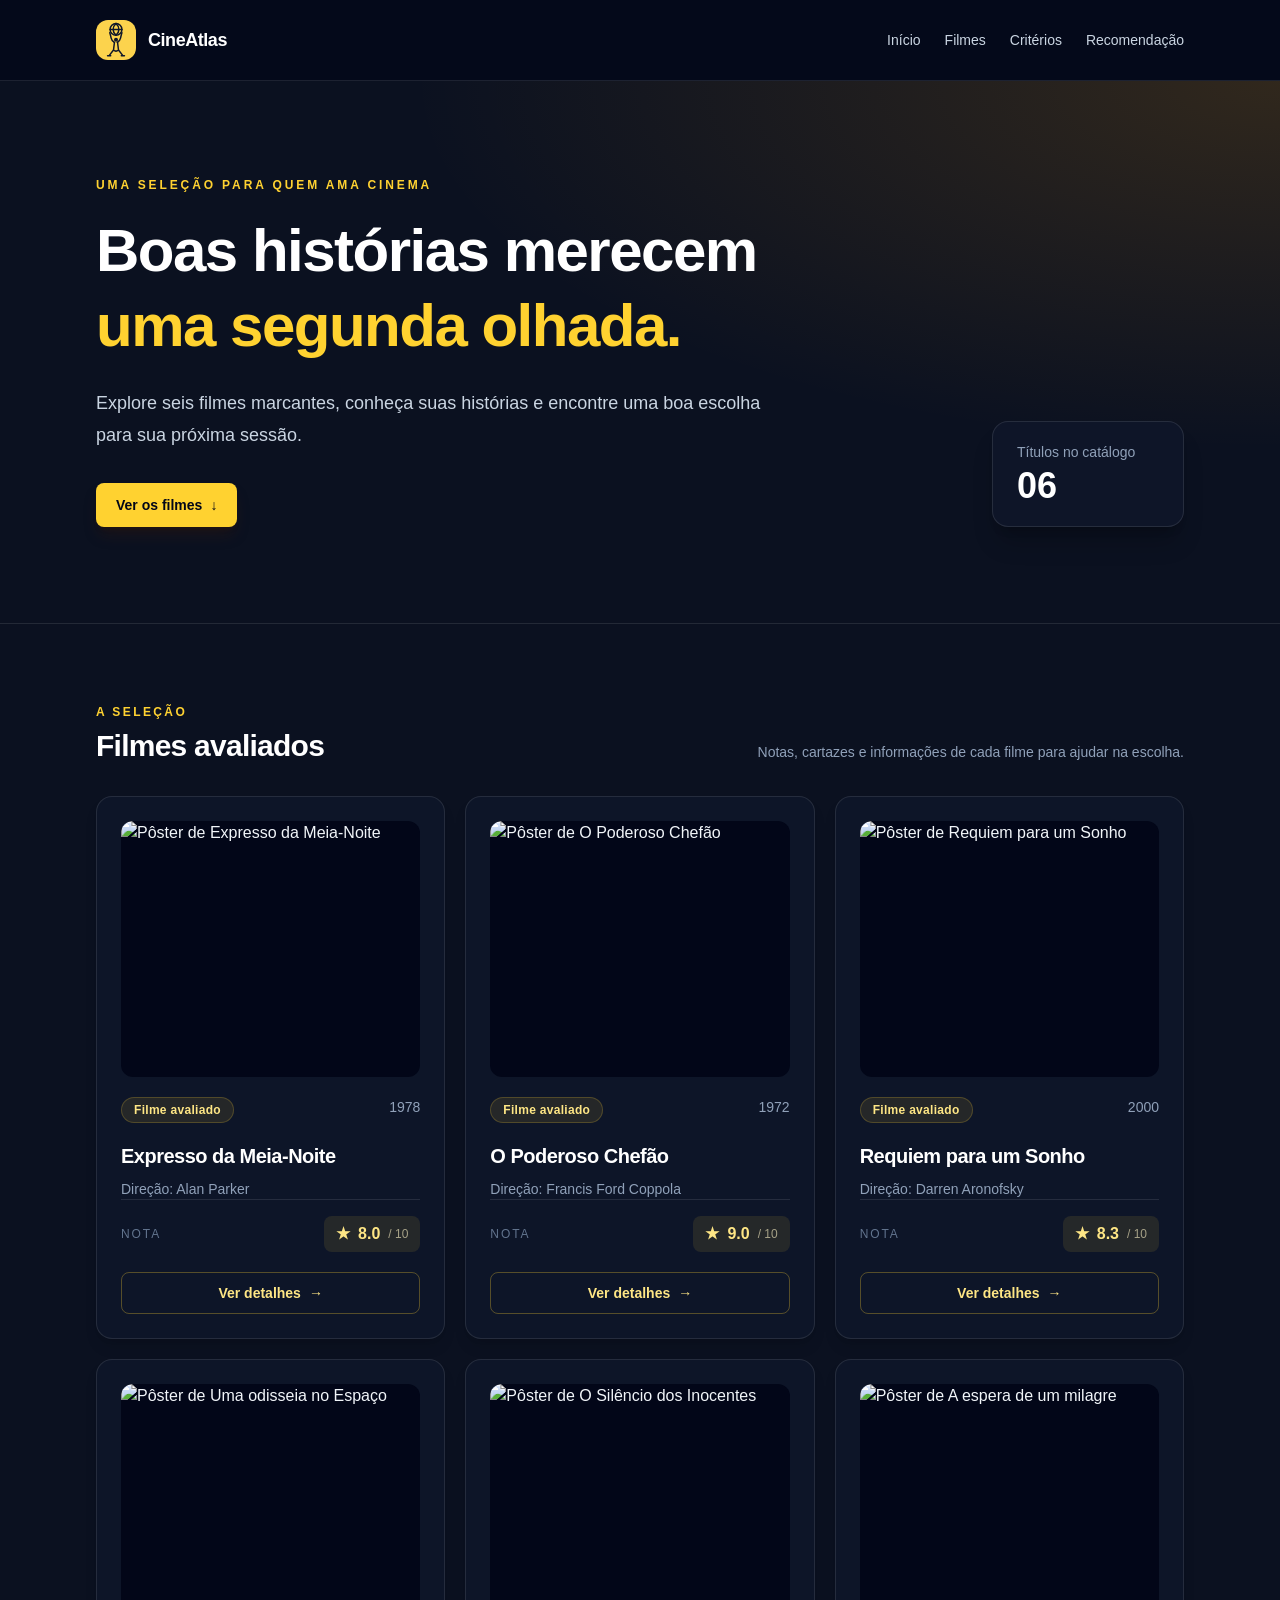
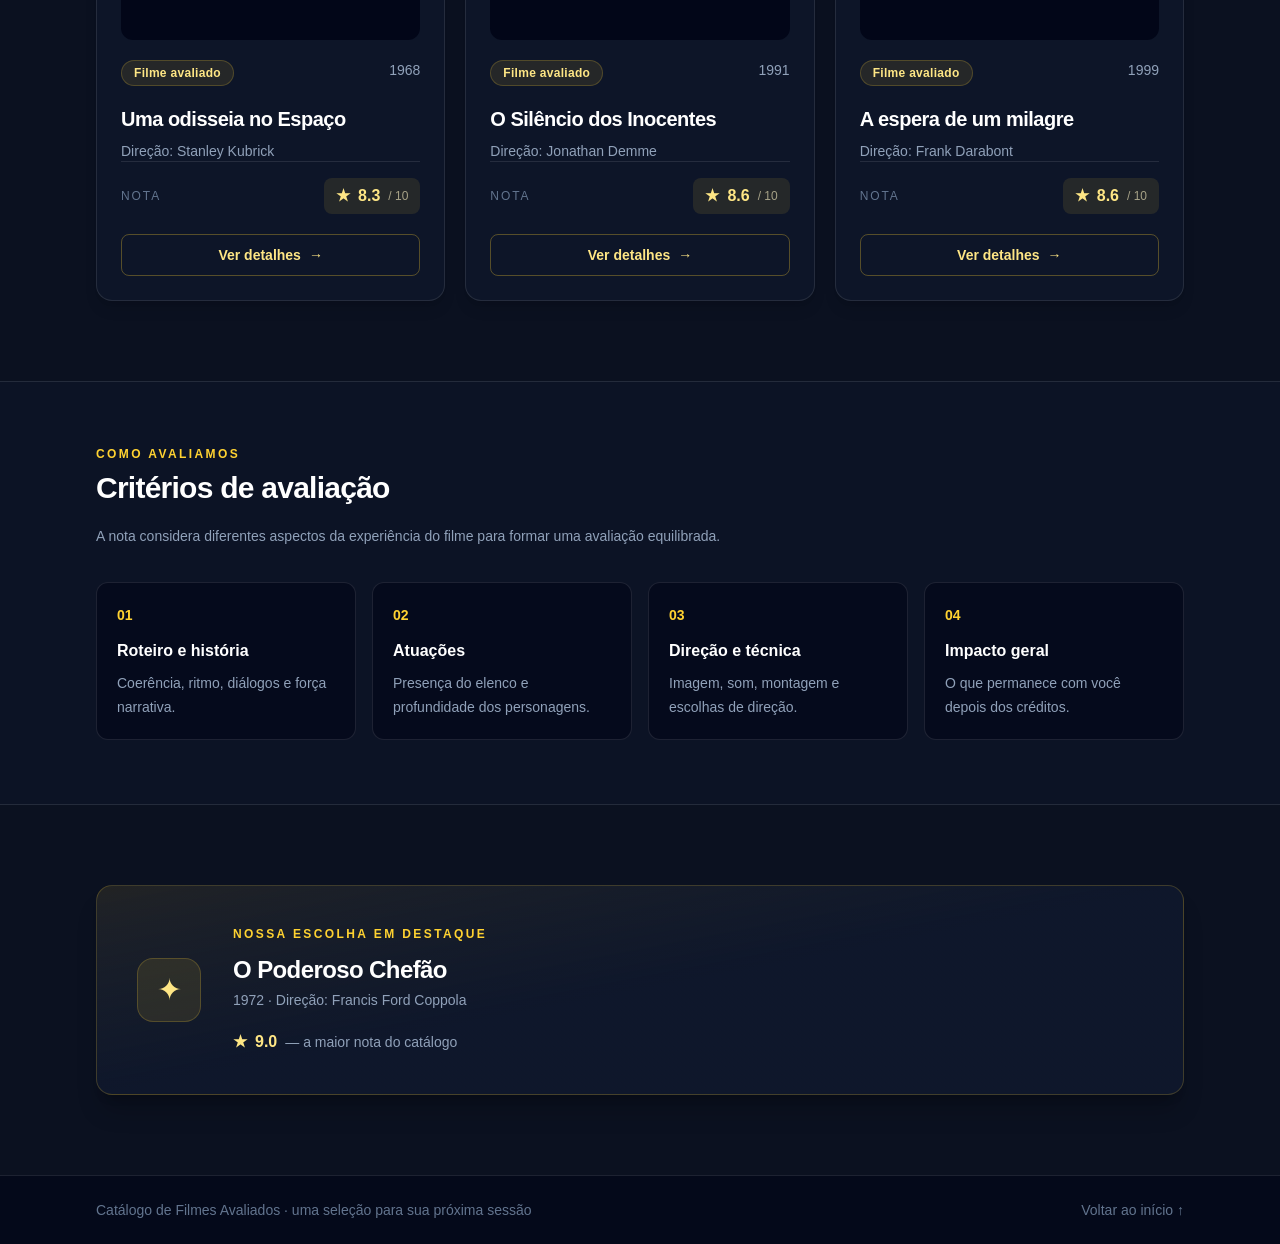
==== src/index.html @ db7ab6b8 "feat: renomear o catálogo para CineAtlas e atualizar títulos e ícones" ====
<!doctype html>
<html lang="pt-BR">
  <head>
    <meta charset="utf-8" />
    <meta name="viewport" content="width=device-width, initial-scale=1" />
    <meta name="theme-color" content="#0b1120" />
    <meta name="description" content="Catálogo de filmes avaliados com notas, resumos e recomendação para sua próxima sessão." />
    <title>CineAtlas</title>
    <link rel="stylesheet" href="output.css" />
    <script type="module" src="script.js"></script>
  </head>
  <body class="min-h-screen bg-[#0b1120] font-sans text-slate-100 antialiased">
    <header class="border-b border-white/10 bg-slate-950/70">
      <div class="mx-auto flex max-w-6xl flex-col gap-5 px-6 py-5 sm:flex-row sm:items-center sm:justify-between lg:px-8">
        <a href="#inicio" class="flex items-center gap-3" aria-label="CineAtlas, início">
          <img class="size-10 rounded-xl" src="atlas.svg" alt="" aria-hidden="true" />
          <span class="text-lg font-semibold tracking-tight text-white">CineAtlas</span>
        </a>
        <nav aria-label="Navegação principal" class="flex flex-wrap gap-x-6 gap-y-2 text-sm text-slate-300">
          <a class="transition hover:text-amber-200 focus-visible:outline-2 focus-visible:outline-amber-300" href="#inicio">Início</a>
          <a class="transition hover:text-amber-200 focus-visible:outline-2 focus-visible:outline-amber-300" href="#filmes">Filmes</a>
          <a class="transition hover:text-amber-200 focus-visible:outline-2 focus-visible:outline-amber-300" href="#criterios">Critérios</a>
          <a class="transition hover:text-amber-200 focus-visible:outline-2 focus-visible:outline-amber-300" href="#recomendacao">Recomendação</a>
        </nav>
      </div>
    </header>

    <main id="inicio">
      <section aria-labelledby="titulo-principal" class="relative isolate overflow-hidden border-b border-white/10">
        <div class="absolute inset-0 -z-10 bg-[radial-gradient(ellipse_at_top_right,_rgba(245,158,11,0.16),_transparent_48%)]"></div>
        <div class="mx-auto grid max-w-6xl gap-10 px-6 py-16 sm:py-20 lg:grid-cols-[1fr_auto] lg:items-end lg:px-8 lg:py-24">
          <div class="max-w-3xl">
            <p class="mb-5 text-xs font-semibold uppercase tracking-[0.24em] text-amber-300">Uma seleção para quem ama cinema</p>
            <h1 id="titulo-principal" class="text-4xl font-semibold leading-tight tracking-tight text-white sm:text-5xl lg:text-6xl">Boas histórias merecem <span class="text-amber-300">uma segunda olhada.</span></h1>
            <p class="mt-6 max-w-2xl text-base leading-8 text-slate-300 sm:text-lg">Explore seis filmes marcantes, conheça suas histórias e encontre uma boa escolha para sua próxima sessão.</p>
            <a href="#filmes" class="mt-8 inline-flex items-center gap-2 rounded-lg bg-amber-300 px-5 py-3 text-sm font-bold text-slate-950 shadow-lg shadow-amber-950/30 transition hover:bg-amber-200 focus-visible:outline-2 focus-visible:outline-offset-2 focus-visible:outline-amber-200">Ver os filmes <span aria-hidden="true">↓</span></a>
          </div>
          <div class="rounded-2xl border border-white/10 bg-slate-900/80 px-6 py-5 shadow-xl shadow-black/20 lg:min-w-48">
            <p class="text-sm text-slate-400">Títulos no catálogo</p>
            <p id="total-filmes" class="mt-1 text-4xl font-semibold tabular-nums text-white">06</p>
          </div>
        </div>
      </section>

      <section id="filmes" aria-labelledby="titulo-filmes" class="mx-auto max-w-6xl scroll-mt-8 px-6 py-16 lg:px-8 lg:py-20">
        <div class="mb-8 flex flex-col gap-3 sm:flex-row sm:items-end sm:justify-between">
          <div>
            <p class="text-xs font-semibold uppercase tracking-[0.2em] text-amber-300">A seleção</p>
            <h2 id="titulo-filmes" class="mt-2 text-3xl font-semibold tracking-tight text-white">Filmes avaliados</h2>
          </div>
          <p class="max-w-md text-sm leading-6 text-slate-400">Notas, cartazes e informações de cada filme para ajudar na escolha.</p>
        </div>

        <div id="lista-filmes" class="grid grid-cols-1 gap-5 md:grid-cols-2 xl:grid-cols-3" aria-label="Lista de filmes" aria-live="polite"></div>
      </section>

      <section id="criterios" aria-labelledby="titulo-criterios" class="scroll-mt-8 border-y border-white/10 bg-slate-900/45">
        <div class="mx-auto max-w-6xl px-6 py-16 lg:px-8">
          <div class="max-w-2xl">
            <p class="text-xs font-semibold uppercase tracking-[0.2em] text-amber-300">Como avaliamos</p>
            <h2 id="titulo-criterios" class="mt-2 text-3xl font-semibold tracking-tight text-white">Critérios de avaliação</h2>
            <p class="mt-4 text-sm leading-7 text-slate-400">A nota considera diferentes aspectos da experiência do filme para formar uma avaliação equilibrada.</p>
          </div>
          <ul class="mt-8 grid gap-4 sm:grid-cols-2 lg:grid-cols-4">
            <li class="rounded-xl border border-white/10 bg-slate-950/60 p-5"><span class="text-sm font-bold text-amber-300">01</span><h3 class="mt-3 font-semibold text-white">Roteiro e história</h3><p class="mt-2 text-sm leading-6 text-slate-400">Coerência, ritmo, diálogos e força narrativa.</p></li>
            <li class="rounded-xl border border-white/10 bg-slate-950/60 p-5"><span class="text-sm font-bold text-amber-300">02</span><h3 class="mt-3 font-semibold text-white">Atuações</h3><p class="mt-2 text-sm leading-6 text-slate-400">Presença do elenco e profundidade dos personagens.</p></li>
            <li class="rounded-xl border border-white/10 bg-slate-950/60 p-5"><span class="text-sm font-bold text-amber-300">03</span><h3 class="mt-3 font-semibold text-white">Direção e técnica</h3><p class="mt-2 text-sm leading-6 text-slate-400">Imagem, som, montagem e escolhas de direção.</p></li>
            <li class="rounded-xl border border-white/10 bg-slate-950/60 p-5"><span class="text-sm font-bold text-amber-300">04</span><h3 class="mt-3 font-semibold text-white">Impacto geral</h3><p class="mt-2 text-sm leading-6 text-slate-400">O que permanece com você depois dos créditos.</p></li>
          </ul>
        </div>
      </section>

      <section aria-labelledby="titulo-recomendacao" class="mx-auto max-w-6xl scroll-mt-8 px-6 py-16 lg:px-8 lg:py-20">
        <div class="grid gap-8 rounded-2xl border border-amber-300/20 bg-gradient-to-br from-amber-300/10 via-slate-900 to-slate-900 p-7 shadow-xl shadow-black/20 sm:p-10 lg:grid-cols-[auto_1fr] lg:items-center">
          <div class="hidden size-16 items-center justify-center rounded-2xl border border-amber-300/20 bg-amber-300/10 text-3xl text-amber-200 sm:flex" aria-hidden="true">✦</div>
          <div>
            <h2 id="titulo-recomendacao" class="sr-only">Recomendação</h2>
            <div id="recomendacao" class="max-w-3xl" aria-live="polite"></div>
          </div>
        </div>
      </section>
    </main>

    <footer class="border-t border-white/10 bg-slate-950/70">
      <div class="mx-auto flex max-w-6xl flex-col gap-2 px-6 py-6 text-sm text-slate-500 sm:flex-row sm:items-center sm:justify-between lg:px-8">
        <p>Catálogo de Filmes Avaliados <span aria-hidden="true">·</span> uma seleção para sua próxima sessão</p>
        <a class="transition hover:text-amber-200" href="#inicio">Voltar ao início ↑</a>
      </div>
    </footer>

    <template id="template-filme">
      <article class="group flex h-full flex-col rounded-2xl border border-white/10 bg-slate-900/75 p-6 shadow-lg shadow-black/10 transition duration-300 hover:-translate-y-1 hover:border-amber-400/40 hover:shadow-xl hover:shadow-black/25">
        <img class="mb-5 h-64 w-full rounded-xl bg-slate-950 object-contain" data-filme-imagem loading="lazy" decoding="async" alt="" />
        <div class="mb-5 flex items-start justify-between gap-4">
          <span class="inline-flex rounded-full border border-amber-300/20 bg-amber-300/10 px-3 py-1 text-xs font-semibold tracking-wide text-amber-200">Filme avaliado</span>
          <span class="shrink-0 text-sm text-slate-400" data-filme-ano></span>
        </div>
        <h3 class="text-xl font-semibold leading-snug tracking-tight text-white" data-filme-titulo></h3>
        <p class="mt-2 text-sm text-slate-400">Direção: <span data-filme-diretor></span></p>
        <div class="mt-auto flex items-center justify-between border-t border-white/10 pt-4">
          <span class="text-xs font-medium uppercase tracking-[0.16em] text-slate-500">Nota</span>
          <span class="inline-flex items-center gap-2 rounded-lg bg-amber-300/10 px-3 py-1.5 font-bold tabular-nums text-amber-200" data-filme-nota-container>
            <span aria-hidden="true">★</span> <span data-filme-nota></span><span class="text-xs font-medium text-amber-100/60">/ 10</span>
          </span>
        </div>
        <a class="mt-5 inline-flex items-center justify-center gap-2 rounded-lg border border-amber-300/30 px-4 py-2.5 text-sm font-semibold text-amber-200 transition hover:bg-amber-300 hover:text-slate-950 focus-visible:outline-2 focus-visible:outline-offset-2 focus-visible:outline-amber-300" data-filme-link href="detalhes.html">
          Ver detalhes <span aria-hidden="true">→</span>
        </a>
      </article>
    </template>

    <template id="template-recomendacao">
      <p class="text-xs font-semibold uppercase tracking-[0.2em] text-amber-300">Nossa escolha em destaque</p>
      <h3 class="mt-3 text-2xl font-semibold tracking-tight text-white" data-recomendacao-titulo></h3>
      <p class="mt-1 text-sm text-slate-400"><span data-recomendacao-ano></span> <span aria-hidden="true">·</span> Direção: <span data-recomendacao-diretor></span></p>
      <p class="mt-5 inline-flex items-center gap-2 font-semibold text-amber-200"><span aria-hidden="true">★</span> <span data-recomendacao-nota></span> <span class="text-sm font-normal text-slate-400">— a maior nota do catálogo</span></p>
    </template>
  </body>
</html>
---- src/output.css ----
/*! tailwindcss v4.3.3 | MIT License | https://tailwindcss.com */
@layer properties;
@layer theme, base, components, utilities;
@layer theme {
  :root, :host {
    --font-sans: -apple-system, BlinkMacSystemFont, "Segoe UI", Roboto, "Helvetica Neue",
      "Noto Sans", Arial, sans-serif, "Apple Color Emoji", "Segoe UI Emoji",
      "Segoe UI Symbol", "Noto Color Emoji";
    --font-mono: ui-monospace, SFMono-Regular, Menlo, Monaco, Consolas, "Liberation Mono",
      "Courier New", monospace;
    --color-amber-100: oklch(96.2% 0.059 95.617);
    --color-amber-200: oklch(92.4% 0.12 95.746);
    --color-amber-300: oklch(87.9% 0.169 91.605);
    --color-amber-400: oklch(82.8% 0.189 84.429);
    --color-amber-950: oklch(27.9% 0.077 45.635);
    --color-slate-100: oklch(96.8% 0.007 247.896);
    --color-slate-300: oklch(86.9% 0.022 252.894);
    --color-slate-400: oklch(70.4% 0.04 256.788);
    --color-slate-500: oklch(55.4% 0.046 257.417);
    --color-slate-900: oklch(20.8% 0.042 265.755);
    --color-slate-950: oklch(12.9% 0.042 264.695);
    --color-black: #000;
    --color-white: #fff;
    --spacing: 0.25rem;
    --container-sm: 24rem;
    --container-md: 28rem;
    --container-2xl: 42rem;
    --container-3xl: 48rem;
    --container-6xl: 72rem;
    --text-xs: 0.75rem;
    --text-xs--line-height: calc(1 / 0.75);
    --text-sm: 0.875rem;
    --text-sm--line-height: calc(1.25 / 0.875);
    --text-base: 1rem;
    --text-base--line-height: calc(1.5 / 1);
    --text-lg: 1.125rem;
    --text-lg--line-height: calc(1.75 / 1.125);
    --text-xl: 1.25rem;
    --text-xl--line-height: calc(1.75 / 1.25);
    --text-2xl: 1.5rem;
    --text-2xl--line-height: calc(2 / 1.5);
    --text-3xl: 1.875rem;
    --text-3xl--line-height: calc(2.25 / 1.875);
    --text-4xl: 2.25rem;
    --text-4xl--line-height: calc(2.5 / 2.25);
    --text-5xl: 3rem;
    --text-5xl--line-height: 1;
    --text-6xl: 3.75rem;
    --text-6xl--line-height: 1;
    --font-weight-normal: 400;
    --font-weight-medium: 500;
    --font-weight-semibold: 600;
    --font-weight-bold: 700;
    --font-weight-black: 900;
    --tracking-tight: -0.025em;
    --tracking-wide: 0.025em;
    --leading-tight: 1.25;
    --leading-snug: 1.375;
    --radius-lg: 0.5rem;
    --radius-xl: 0.75rem;
    --radius-2xl: 1rem;
    --default-transition-duration: 150ms;
    --default-transition-timing-function: cubic-bezier(0.4, 0, 0.2, 1);
    --default-font-family: var(--font-sans);
    --default-mono-font-family: var(--font-mono);
  }
}
@layer base {
  *, ::after, ::before, ::backdrop, ::file-selector-button {
    box-sizing: border-box;
    margin: 0;
    padding: 0;
    border: 0 solid;
  }
  html, :host {
    line-height: 1.5;
    -webkit-text-size-adjust: 100%;
    tab-size: 4;
    font-family: var(--default-font-family, -apple-system, BlinkMacSystemFont, "Segoe UI", Roboto, "Helvetica Neue", "Noto Sans", Arial, sans-serif, "Apple Color Emoji", "Segoe UI Emoji", "Segoe UI Symbol", "Noto Color Emoji");
    font-feature-settings: var(--default-font-feature-settings, normal);
    font-variation-settings: var(--default-font-variation-settings, normal);
    -webkit-tap-highlight-color: transparent;
  }
  hr {
    height: 0;
    color: inherit;
    border-top-width: 1px;
  }
  abbr:where([title]) {
    -webkit-text-decoration: underline dotted;
    text-decoration: underline dotted;
  }
  h1, h2, h3, h4, h5, h6 {
    font-size: inherit;
    font-weight: inherit;
  }
  a {
    color: inherit;
    -webkit-text-decoration: inherit;
    text-decoration: inherit;
  }
  b, strong {
    font-weight: bolder;
  }
  code, kbd, samp, pre {
    font-family: var(--default-mono-font-family, ui-monospace, SFMono-Regular, Menlo, Monaco, Consolas, "Liberation Mono", "Courier New", monospace);
    font-feature-settings: var(--default-mono-font-feature-settings, normal);
    font-variation-settings: var(--default-mono-font-variation-settings, normal);
    font-size: 1em;
  }
  small {
    font-size: 80%;
  }
  sub, sup {
    font-size: 75%;
    line-height: 0;
    position: relative;
    vertical-align: baseline;
  }
  sub {
    bottom: -0.25em;
  }
  sup {
    top: -0.5em;
  }
  table {
    text-indent: 0;
    border-color: inherit;
    border-collapse: collapse;
  }
  :-moz-focusring:where(:not(iframe)) {
    outline: auto;
  }
  progress {
    vertical-align: baseline;
  }
  summary {
    display: list-item;
  }
  ol, ul, menu {
    list-style: none;
  }
  img, svg, video, canvas, audio, iframe, embed, object {
    display: block;
    vertical-align: middle;
  }
  img, video {
    max-width: 100%;
    height: auto;
  }
  button, input, select, optgroup, textarea, ::file-selector-button {
    font: inherit;
    font-feature-settings: inherit;
    font-variation-settings: inherit;
    letter-spacing: inherit;
    color: inherit;
    border-radius: 0;
    background-color: transparent;
    opacity: 1;
  }
  :where(select:is([multiple], [size])) optgroup {
    font-weight: bolder;
  }
  :where(select:is([multiple], [size])) optgroup option {
    padding-inline-start: 20px;
  }
  ::file-selector-button {
    margin-inline-end: 4px;
  }
  ::placeholder {
    opacity: 1;
  }
  @supports (not (-webkit-appearance: -apple-pay-button))  or (contain-intrinsic-size: 1px) {
    ::placeholder {
      color: currentcolor;
      @supports (color: color-mix(in lab, red, red)) {
        color: color-mix(in oklab, currentcolor 50%, transparent);
      }
    }
  }
  textarea {
    resize: vertical;
  }
  ::-webkit-search-decoration {
    -webkit-appearance: none;
  }
  ::-webkit-date-and-time-value {
    min-height: 1lh;
    text-align: inherit;
  }
  ::-webkit-datetime-edit {
    display: inline-flex;
  }
  ::-webkit-datetime-edit-fields-wrapper {
    padding: 0;
  }
  ::-webkit-datetime-edit, ::-webkit-datetime-edit-year-field, ::-webkit-datetime-edit-month-field, ::-webkit-datetime-edit-day-field, ::-webkit-datetime-edit-hour-field, ::-webkit-datetime-edit-minute-field, ::-webkit-datetime-edit-second-field, ::-webkit-datetime-edit-millisecond-field, ::-webkit-datetime-edit-meridiem-field {
    padding-block: 0;
  }
  ::-webkit-calendar-picker-indicator {
    line-height: 1;
  }
  :-moz-ui-invalid {
    box-shadow: none;
  }
  button, input:where([type="button"], [type="reset"], [type="submit"]), ::file-selector-button {
    appearance: button;
  }
  ::-webkit-inner-spin-button, ::-webkit-outer-spin-button {
    height: auto;
  }
  [hidden]:where(:not([hidden="until-found"])) {
    display: none !important;
  }
}
@layer utilities {
  .sr-only {
    position: absolute;
    width: 1px;
    height: 1px;
    padding: 0;
    margin: -1px;
    overflow: hidden;
    clip-path: inset(50%);
    white-space: nowrap;
    border-width: 0;
  }
  .absolute {
    position: absolute;
  }
  .relative {
    position: relative;
  }
  .inset-0 {
    inset: 0px;
  }
  .isolate {
    isolation: isolate;
  }
  .-z-10 {
    z-index: calc(10 * -1);
  }
  .mx-auto {
    margin-inline: auto;
  }
  .mt-1 {
    margin-top: var(--spacing);
  }
  .mt-2 {
    margin-top: calc(var(--spacing) * 2);
  }
  .mt-3 {
    margin-top: calc(var(--spacing) * 3);
  }
  .mt-4 {
    margin-top: calc(var(--spacing) * 4);
  }
  .mt-5 {
    margin-top: calc(var(--spacing) * 5);
  }
  .mt-6 {
    margin-top: calc(var(--spacing) * 6);
  }
  .mt-7 {
    margin-top: calc(var(--spacing) * 7);
  }
  .mt-8 {
    margin-top: calc(var(--spacing) * 8);
  }
  .mt-16 {
    margin-top: calc(var(--spacing) * 16);
  }
  .mt-auto {
    margin-top: auto;
  }
  .mb-5 {
    margin-bottom: calc(var(--spacing) * 5);
  }
  .mb-8 {
    margin-bottom: calc(var(--spacing) * 8);
  }
  .flex {
    display: flex;
  }
  .grid {
    display: grid;
  }
  .hidden {
    display: none;
  }
  .inline-flex {
    display: inline-flex;
  }
  .size-10 {
    width: calc(var(--spacing) * 10);
    height: calc(var(--spacing) * 10);
  }
  .size-16 {
    width: calc(var(--spacing) * 16);
    height: calc(var(--spacing) * 16);
  }
  .h-64 {
    height: calc(var(--spacing) * 64);
  }
  .h-\[28rem\] {
    height: 28rem;
  }
  .h-full {
    height: 100%;
  }
  .min-h-screen {
    min-height: 100vh;
  }
  .w-full {
    width: 100%;
  }
  .max-w-2xl {
    max-width: var(--container-2xl);
  }
  .max-w-3xl {
    max-width: var(--container-3xl);
  }
  .max-w-6xl {
    max-width: var(--container-6xl);
  }
  .max-w-md {
    max-width: var(--container-md);
  }
  .max-w-sm {
    max-width: var(--container-sm);
  }
  .shrink-0 {
    flex-shrink: 0;
  }
  .scroll-mt-8 {
    scroll-margin-top: calc(var(--spacing) * 8);
  }
  .grid-cols-1 {
    grid-template-columns: repeat(1, minmax(0, 1fr));
  }
  .flex-col {
    flex-direction: column;
  }
  .flex-wrap {
    flex-wrap: wrap;
  }
  .items-center {
    align-items: center;
  }
  .items-start {
    align-items: flex-start;
  }
  .justify-between {
    justify-content: space-between;
  }
  .justify-center {
    justify-content: center;
  }
  .gap-2 {
    gap: calc(var(--spacing) * 2);
  }
  .gap-3 {
    gap: calc(var(--spacing) * 3);
  }
  .gap-4 {
    gap: calc(var(--spacing) * 4);
  }
  .gap-5 {
    gap: calc(var(--spacing) * 5);
  }
  .gap-8 {
    gap: calc(var(--spacing) * 8);
  }
  .gap-10 {
    gap: calc(var(--spacing) * 10);
  }
  .gap-x-6 {
    column-gap: calc(var(--spacing) * 6);
  }
  .gap-y-2 {
    row-gap: calc(var(--spacing) * 2);
  }
  .self-center {
    align-self: center;
  }
  .overflow-hidden {
    overflow: hidden;
  }
  .rounded-2xl {
    border-radius: var(--radius-2xl);
  }
  .rounded-full {
    border-radius: calc(infinity * 1px);
  }
  .rounded-lg {
    border-radius: var(--radius-lg);
  }
  .rounded-xl {
    border-radius: var(--radius-xl);
  }
  .border {
    border-style: var(--tw-border-style);
    border-width: 1px;
  }
  .border-y {
    border-block-style: var(--tw-border-style);
    border-block-width: 1px;
  }
  .border-t {
    border-top-style: var(--tw-border-style);
    border-top-width: 1px;
  }
  .border-b {
    border-bottom-style: var(--tw-border-style);
    border-bottom-width: 1px;
  }
  .border-amber-300\/20 {
    border-color: color-mix(in srgb, oklch(87.9% 0.169 91.605) 20%, transparent);
    @supports (color: color-mix(in lab, red, red)) {
      border-color: color-mix(in oklab, var(--color-amber-300) 20%, transparent);
    }
  }
  .border-amber-300\/30 {
    border-color: color-mix(in srgb, oklch(87.9% 0.169 91.605) 30%, transparent);
    @supports (color: color-mix(in lab, red, red)) {
      border-color: color-mix(in oklab, var(--color-amber-300) 30%, transparent);
    }
  }
  .border-white\/10 {
    border-color: color-mix(in srgb, #fff 10%, transparent);
    @supports (color: color-mix(in lab, red, red)) {
      border-color: color-mix(in oklab, var(--color-white) 10%, transparent);
    }
  }
  .bg-\[\#0b1120\] {
    background-color: #0b1120;
  }
  .bg-amber-300 {
    background-color: var(--color-amber-300);
  }
  .bg-amber-300\/10 {
    background-color: color-mix(in srgb, oklch(87.9% 0.169 91.605) 10%, transparent);
    @supports (color: color-mix(in lab, red, red)) {
      background-color: color-mix(in oklab, var(--color-amber-300) 10%, transparent);
    }
  }
  .bg-slate-900\/45 {
    background-color: color-mix(in srgb, oklch(20.8% 0.042 265.755) 45%, transparent);
    @supports (color: color-mix(in lab, red, red)) {
      background-color: color-mix(in oklab, var(--color-slate-900) 45%, transparent);
    }
  }
  .bg-slate-900\/75 {
    background-color: color-mix(in srgb, oklch(20.8% 0.042 265.755) 75%, transparent);
    @supports (color: color-mix(in lab, red, red)) {
      background-color: color-mix(in oklab, var(--color-slate-900) 75%, transparent);
    }
  }
  .bg-slate-900\/80 {
    background-color: color-mix(in srgb, oklch(20.8% 0.042 265.755) 80%, transparent);
    @supports (color: color-mix(in lab, red, red)) {
      background-color: color-mix(in oklab, var(--color-slate-900) 80%, transparent);
    }
  }
  .bg-slate-950 {
    background-color: var(--color-slate-950);
  }
  .bg-slate-950\/60 {
    background-color: color-mix(in srgb, oklch(12.9% 0.042 264.695) 60%, transparent);
    @supports (color: color-mix(in lab, red, red)) {
      background-color: color-mix(in oklab, var(--color-slate-950) 60%, transparent);
    }
  }
  .bg-slate-950\/70 {
    background-color: color-mix(in srgb, oklch(12.9% 0.042 264.695) 70%, transparent);
    @supports (color: color-mix(in lab, red, red)) {
      background-color: color-mix(in oklab, var(--color-slate-950) 70%, transparent);
    }
  }
  .bg-gradient-to-br {
    --tw-gradient-position: to bottom right in oklab;
    background-image: linear-gradient(var(--tw-gradient-stops));
  }
  .bg-\[radial-gradient\(ellipse_at_top_right\,_rgba\(245\,158\,11\,0\.16\)\,_transparent_48\%\)\] {
    background-image: radial-gradient(ellipse at top right, rgba(245,158,11,0.16), transparent 48%);
  }
  .from-amber-300\/10 {
    --tw-gradient-from: color-mix(in srgb, oklch(87.9% 0.169 91.605) 10%, transparent);
    @supports (color: color-mix(in lab, red, red)) {
      --tw-gradient-from: color-mix(in oklab, var(--color-amber-300) 10%, transparent);
    }
    --tw-gradient-stops: var(--tw-gradient-via-stops, var(--tw-gradient-position), var(--tw-gradient-from) var(--tw-gradient-from-position), var(--tw-gradient-to) var(--tw-gradient-to-position));
  }
  .via-slate-900 {
    --tw-gradient-via: var(--color-slate-900);
    --tw-gradient-via-stops: var(--tw-gradient-position), var(--tw-gradient-from) var(--tw-gradient-from-position), var(--tw-gradient-via) var(--tw-gradient-via-position), var(--tw-gradient-to) var(--tw-gradient-to-position);
    --tw-gradient-stops: var(--tw-gradient-via-stops);
  }
  .to-slate-900 {
    --tw-gradient-to: var(--color-slate-900);
    --tw-gradient-stops: var(--tw-gradient-via-stops, var(--tw-gradient-position), var(--tw-gradient-from) var(--tw-gradient-from-position), var(--tw-gradient-to) var(--tw-gradient-to-position));
  }
  .object-contain {
    object-fit: contain;
  }
  .p-4 {
    padding: calc(var(--spacing) * 4);
  }
  .p-5 {
    padding: calc(var(--spacing) * 5);
  }
  .p-6 {
    padding: calc(var(--spacing) * 6);
  }
  .p-7 {
    padding: calc(var(--spacing) * 7);
  }
  .px-3 {
    padding-inline: calc(var(--spacing) * 3);
  }
  .px-4 {
    padding-inline: calc(var(--spacing) * 4);
  }
  .px-5 {
    padding-inline: calc(var(--spacing) * 5);
  }
  .px-6 {
    padding-inline: calc(var(--spacing) * 6);
  }
  .py-1 {
    padding-block: var(--spacing);
  }
  .py-1\.5 {
    padding-block: calc(var(--spacing) * 1.5);
  }
  .py-2\.5 {
    padding-block: calc(var(--spacing) * 2.5);
  }
  .py-3 {
    padding-block: calc(var(--spacing) * 3);
  }
  .py-5 {
    padding-block: calc(var(--spacing) * 5);
  }
  .py-6 {
    padding-block: calc(var(--spacing) * 6);
  }
  .py-10 {
    padding-block: calc(var(--spacing) * 10);
  }
  .py-16 {
    padding-block: calc(var(--spacing) * 16);
  }
  .py-24 {
    padding-block: calc(var(--spacing) * 24);
  }
  .pt-4 {
    padding-top: calc(var(--spacing) * 4);
  }
  .pt-10 {
    padding-top: calc(var(--spacing) * 10);
  }
  .text-center {
    text-align: center;
  }
  .font-sans {
    font-family: var(--font-sans);
  }
  .text-2xl {
    font-size: var(--text-2xl);
    line-height: var(--tw-leading, var(--text-2xl--line-height));
  }
  .text-3xl {
    font-size: var(--text-3xl);
    line-height: var(--tw-leading, var(--text-3xl--line-height));
  }
  .text-4xl {
    font-size: var(--text-4xl);
    line-height: var(--tw-leading, var(--text-4xl--line-height));
  }
  .text-base {
    font-size: var(--text-base);
    line-height: var(--tw-leading, var(--text-base--line-height));
  }
  .text-lg {
    font-size: var(--text-lg);
    line-height: var(--tw-leading, var(--text-lg--line-height));
  }
  .text-sm {
    font-size: var(--text-sm);
    line-height: var(--tw-leading, var(--text-sm--line-height));
  }
  .text-xl {
    font-size: var(--text-xl);
    line-height: var(--tw-leading, var(--text-xl--line-height));
  }
  .text-xs {
    font-size: var(--text-xs);
    line-height: var(--tw-leading, var(--text-xs--line-height));
  }
  .leading-5 {
    --tw-leading: calc(var(--spacing) * 5);
    line-height: calc(var(--spacing) * 5);
  }
  .leading-6 {
    --tw-leading: calc(var(--spacing) * 6);
    line-height: calc(var(--spacing) * 6);
  }
  .leading-7 {
    --tw-leading: calc(var(--spacing) * 7);
    line-height: calc(var(--spacing) * 7);
  }
  .leading-8 {
    --tw-leading: calc(var(--spacing) * 8);
    line-height: calc(var(--spacing) * 8);
  }
  .leading-snug {
    --tw-leading: var(--leading-snug);
    line-height: var(--leading-snug);
  }
  .leading-tight {
    --tw-leading: var(--leading-tight);
    line-height: var(--leading-tight);
  }
  .font-black {
    --tw-font-weight: var(--font-weight-black);
    font-weight: var(--font-weight-black);
  }
  .font-bold {
    --tw-font-weight: var(--font-weight-bold);
    font-weight: var(--font-weight-bold);
  }
  .font-medium {
    --tw-font-weight: var(--font-weight-medium);
    font-weight: var(--font-weight-medium);
  }
  .font-normal {
    --tw-font-weight: var(--font-weight-normal);
    font-weight: var(--font-weight-normal);
  }
  .font-semibold {
    --tw-font-weight: var(--font-weight-semibold);
    font-weight: var(--font-weight-semibold);
  }
  .tracking-\[0\.2em\] {
    --tw-tracking: 0.2em;
    letter-spacing: 0.2em;
  }
  .tracking-\[0\.16em\] {
    --tw-tracking: 0.16em;
    letter-spacing: 0.16em;
  }
  .tracking-\[0\.22em\] {
    --tw-tracking: 0.22em;
    letter-spacing: 0.22em;
  }
  .tracking-\[0\.24em\] {
    --tw-tracking: 0.24em;
    letter-spacing: 0.24em;
  }
  .tracking-tight {
    --tw-tracking: var(--tracking-tight);
    letter-spacing: var(--tracking-tight);
  }
  .tracking-wide {
    --tw-tracking: var(--tracking-wide);
    letter-spacing: var(--tracking-wide);
  }
  .text-amber-100\/60 {
    color: color-mix(in srgb, oklch(96.2% 0.059 95.617) 60%, transparent);
    @supports (color: color-mix(in lab, red, red)) {
      color: color-mix(in oklab, var(--color-amber-100) 60%, transparent);
    }
  }
  .text-amber-200 {
    color: var(--color-amber-200);
  }
  .text-amber-300 {
    color: var(--color-amber-300);
  }
  .text-slate-100 {
    color: var(--color-slate-100);
  }
  .text-slate-300 {
    color: var(--color-slate-300);
  }
  .text-slate-400 {
    color: var(--color-slate-400);
  }
  .text-slate-500 {
    color: var(--color-slate-500);
  }
  .text-slate-950 {
    color: var(--color-slate-950);
  }
  .text-white {
    color: var(--color-white);
  }
  .uppercase {
    text-transform: uppercase;
  }
  .tabular-nums {
    --tw-numeric-spacing: tabular-nums;
    font-variant-numeric: var(--tw-ordinal,) var(--tw-slashed-zero,) var(--tw-numeric-figure,) var(--tw-numeric-spacing,) var(--tw-numeric-fraction,);
  }
  .underline {
    text-decoration-line: underline;
  }
  .decoration-amber-200\/40 {
    text-decoration-color: color-mix(in srgb, oklch(92.4% 0.12 95.746) 40%, transparent);
    @supports (color: color-mix(in lab, red, red)) {
      text-decoration-color: color-mix(in oklab, var(--color-amber-200) 40%, transparent);
    }
  }
  .underline-offset-4 {
    text-underline-offset: 4px;
  }
  .antialiased {
    -webkit-font-smoothing: antialiased;
    -moz-osx-font-smoothing: grayscale;
  }
  .shadow-2xl {
    --tw-shadow: 0 25px 50px -12px var(--tw-shadow-color, rgb(0 0 0 / 0.25));
    box-shadow: var(--tw-inset-shadow), var(--tw-inset-ring-shadow), var(--tw-ring-offset-shadow), var(--tw-ring-shadow), var(--tw-shadow);
  }
  .shadow-lg {
    --tw-shadow: 0 10px 15px -3px var(--tw-shadow-color, rgb(0 0 0 / 0.1)), 0 4px 6px -4px var(--tw-shadow-color, rgb(0 0 0 / 0.1));
    box-shadow: var(--tw-inset-shadow), var(--tw-inset-ring-shadow), var(--tw-ring-offset-shadow), var(--tw-ring-shadow), var(--tw-shadow);
  }
  .shadow-xl {
    --tw-shadow: 0 20px 25px -5px var(--tw-shadow-color, rgb(0 0 0 / 0.1)), 0 8px 10px -6px var(--tw-shadow-color, rgb(0 0 0 / 0.1));
    box-shadow: var(--tw-inset-shadow), var(--tw-inset-ring-shadow), var(--tw-ring-offset-shadow), var(--tw-ring-shadow), var(--tw-shadow);
  }
  .shadow-amber-950\/30 {
    --tw-shadow-color: color-mix(in srgb, oklch(27.9% 0.077 45.635) 30%, transparent);
    @supports (color: color-mix(in lab, red, red)) {
      --tw-shadow-color: color-mix(in oklab, color-mix(in oklab, var(--color-amber-950) 30%, transparent) var(--tw-shadow-alpha), transparent);
    }
  }
  .shadow-black\/10 {
    --tw-shadow-color: color-mix(in srgb, #000 10%, transparent);
    @supports (color: color-mix(in lab, red, red)) {
      --tw-shadow-color: color-mix(in oklab, color-mix(in oklab, var(--color-black) 10%, transparent) var(--tw-shadow-alpha), transparent);
    }
  }
  .shadow-black\/20 {
    --tw-shadow-color: color-mix(in srgb, #000 20%, transparent);
    @supports (color: color-mix(in lab, red, red)) {
      --tw-shadow-color: color-mix(in oklab, color-mix(in oklab, var(--color-black) 20%, transparent) var(--tw-shadow-alpha), transparent);
    }
  }
  .shadow-black\/30 {
    --tw-shadow-color: color-mix(in srgb, #000 30%, transparent);
    @supports (color: color-mix(in lab, red, red)) {
      --tw-shadow-color: color-mix(in oklab, color-mix(in oklab, var(--color-black) 30%, transparent) var(--tw-shadow-alpha), transparent);
    }
  }
  .transition {
    transition-property: color, background-color, border-color, outline-color, text-decoration-color, fill, stroke, --tw-gradient-from, --tw-gradient-via, --tw-gradient-to, opacity, box-shadow, transform, translate, scale, rotate, filter, -webkit-backdrop-filter, backdrop-filter, display, content-visibility, overlay, pointer-events;
    transition-timing-function: var(--tw-ease, var(--default-transition-timing-function));
    transition-duration: var(--tw-duration, var(--default-transition-duration));
  }
  .duration-300 {
    --tw-duration: 300ms;
    transition-duration: 300ms;
  }
  @media (hover: hover) {
    .hover\:-translate-y-1:hover {
      --tw-translate-y: calc(var(--spacing) * -1);
      translate: var(--tw-translate-x) var(--tw-translate-y);
    }
    .hover\:border-amber-400\/40:hover {
      border-color: color-mix(in srgb, oklch(82.8% 0.189 84.429) 40%, transparent);
    }
    @supports (color: color-mix(in lab, red, red)) {
      .hover\:border-amber-400\/40:hover {
        border-color: color-mix(in oklab, var(--color-amber-400) 40%, transparent);
      }
    }
    .hover\:bg-amber-200:hover {
      background-color: var(--color-amber-200);
    }
    .hover\:bg-amber-300:hover {
      background-color: var(--color-amber-300);
    }
    .hover\:text-amber-100:hover {
      color: var(--color-amber-100);
    }
    .hover\:text-amber-200:hover {
      color: var(--color-amber-200);
    }
    .hover\:text-slate-950:hover {
      color: var(--color-slate-950);
    }
    .hover\:shadow-xl:hover {
      --tw-shadow: 0 20px 25px -5px var(--tw-shadow-color, rgb(0 0 0 / 0.1)), 0 8px 10px -6px var(--tw-shadow-color, rgb(0 0 0 / 0.1));
      box-shadow: var(--tw-inset-shadow), var(--tw-inset-ring-shadow), var(--tw-ring-offset-shadow), var(--tw-ring-shadow), var(--tw-shadow);
    }
    .hover\:shadow-black\/25:hover {
      --tw-shadow-color: color-mix(in srgb, #000 25%, transparent);
    }
    @supports (color: color-mix(in lab, red, red)) {
      .hover\:shadow-black\/25:hover {
        --tw-shadow-color: color-mix(in oklab, color-mix(in oklab, var(--color-black) 25%, transparent) var(--tw-shadow-alpha), transparent);
      }
    }
  }
  .focus-visible\:outline-2:focus-visible {
    outline-style: var(--tw-outline-style);
    outline-width: 2px;
  }
  .focus-visible\:outline-offset-2:focus-visible {
    outline-offset: 2px;
  }
  .focus-visible\:outline-amber-200:focus-visible {
    outline-color: var(--color-amber-200);
  }
  .focus-visible\:outline-amber-300:focus-visible {
    outline-color: var(--color-amber-300);
  }
  @media (width >= 40rem) {
    .sm\:flex {
      display: flex;
    }
    .sm\:grid-cols-2 {
      grid-template-columns: repeat(2, minmax(0, 1fr));
    }
    .sm\:flex-row {
      flex-direction: row;
    }
    .sm\:items-center {
      align-items: center;
    }
    .sm\:items-end {
      align-items: flex-end;
    }
    .sm\:justify-between {
      justify-content: space-between;
    }
    .sm\:p-10 {
      padding: calc(var(--spacing) * 10);
    }
    .sm\:py-20 {
      padding-block: calc(var(--spacing) * 20);
    }
    .sm\:text-5xl {
      font-size: var(--text-5xl);
      line-height: var(--tw-leading, var(--text-5xl--line-height));
    }
    .sm\:text-lg {
      font-size: var(--text-lg);
      line-height: var(--tw-leading, var(--text-lg--line-height));
    }
  }
  @media (width >= 48rem) {
    .md\:grid-cols-2 {
      grid-template-columns: repeat(2, minmax(0, 1fr));
    }
  }
  @media (width >= 64rem) {
    .lg\:mx-0 {
      margin-inline: 0px;
    }
    .lg\:min-w-48 {
      min-width: calc(var(--spacing) * 48);
    }
    .lg\:grid-cols-3 {
      grid-template-columns: repeat(3, minmax(0, 1fr));
    }
    .lg\:grid-cols-4 {
      grid-template-columns: repeat(4, minmax(0, 1fr));
    }
    .lg\:grid-cols-\[1fr_auto\] {
      grid-template-columns: 1fr auto;
    }
    .lg\:grid-cols-\[auto_1fr\] {
      grid-template-columns: auto 1fr;
    }
    .lg\:grid-cols-\[minmax\(0\,320px\)_1fr\] {
      grid-template-columns: minmax(0,320px) 1fr;
    }
    .lg\:items-center {
      align-items: center;
    }
    .lg\:items-end {
      align-items: flex-end;
    }
    .lg\:gap-12 {
      gap: calc(var(--spacing) * 12);
    }
    .lg\:px-8 {
      padding-inline: calc(var(--spacing) * 8);
    }
    .lg\:py-16 {
      padding-block: calc(var(--spacing) * 16);
    }
    .lg\:py-20 {
      padding-block: calc(var(--spacing) * 20);
    }
    .lg\:py-24 {
      padding-block: calc(var(--spacing) * 24);
    }
    .lg\:text-6xl {
      font-size: var(--text-6xl);
      line-height: var(--tw-leading, var(--text-6xl--line-height));
    }
  }
  @media (width >= 80rem) {
    .xl\:grid-cols-3 {
      grid-template-columns: repeat(3, minmax(0, 1fr));
    }
  }
}
@property --tw-border-style {
  syntax: "*";
  inherits: false;
  initial-value: solid;
}
@property --tw-gradient-position {
  syntax: "*";
  inherits: false;
}
@property --tw-gradient-from {
  syntax: "<color>";
  inherits: false;
  initial-value: #0000;
}
@property --tw-gradient-via {
  syntax: "<color>";
  inherits: false;
  initial-value: #0000;
}
@property --tw-gradient-to {
  syntax: "<color>";
  inherits: false;
  initial-value: #0000;
}
@property --tw-gradient-stops {
  syntax: "*";
  inherits: false;
}
@property --tw-gradient-via-stops {
  syntax: "*";
  inherits: false;
}
@property --tw-gradient-from-position {
  syntax: "<length-percentage>";
  inherits: false;
  initial-value: 0%;
}
@property --tw-gradient-via-position {
  syntax: "<length-percentage>";
  inherits: false;
  initial-value: 50%;
}
@property --tw-gradient-to-position {
  syntax: "<length-percentage>";
  inherits: false;
  initial-value: 100%;
}
@property --tw-leading {
  syntax: "*";
  inherits: false;
}
@property --tw-font-weight {
  syntax: "*";
  inherits: false;
}
@property --tw-tracking {
  syntax: "*";
  inherits: false;
}
@property --tw-ordinal {
  syntax: "*";
  inherits: false;
}
@property --tw-slashed-zero {
  syntax: "*";
  inherits: false;
}
@property --tw-numeric-figure {
  syntax: "*";
  inherits: false;
}
@property --tw-numeric-spacing {
  syntax: "*";
  inherits: false;
}
@property --tw-numeric-fraction {
  syntax: "*";
  inherits: false;
}
@property --tw-shadow {
  syntax: "*";
  inherits: false;
  initial-value: 0 0 #0000;
}
@property --tw-shadow-color {
  syntax: "*";
  inherits: false;
}
@property --tw-shadow-alpha {
  syntax: "<percentage>";
  inherits: false;
  initial-value: 100%;
}
@property --tw-inset-shadow {
  syntax: "*";
  inherits: false;
  initial-value: 0 0 #0000;
}
@property --tw-inset-shadow-color {
  syntax: "*";
  inherits: false;
}
@property --tw-inset-shadow-alpha {
  syntax: "<percentage>";
  inherits: false;
  initial-value: 100%;
}
@property --tw-ring-color {
  syntax: "*";
  inherits: false;
}
@property --tw-ring-shadow {
  syntax: "*";
  inherits: false;
  initial-value: 0 0 #0000;
}
@property --tw-inset-ring-color {
  syntax: "*";
  inherits: false;
}
@property --tw-inset-ring-shadow {
  syntax: "*";
  inherits: false;
  initial-value: 0 0 #0000;
}
@property --tw-ring-inset {
  syntax: "*";
  inherits: false;
}
@property --tw-ring-offset-width {
  syntax: "<length>";
  inherits: false;
  initial-value: 0px;
}
@property --tw-ring-offset-color {
  syntax: "*";
  inherits: false;
  initial-value: #fff;
}
@property --tw-ring-offset-shadow {
  syntax: "*";
  inherits: false;
  initial-value: 0 0 #0000;
}
@property --tw-duration {
  syntax: "*";
  inherits: false;
}
@property --tw-translate-x {
  syntax: "*";
  inherits: false;
  initial-value: 0;
}
@property --tw-translate-y {
  syntax: "*";
  inherits: false;
  initial-value: 0;
}
@property --tw-translate-z {
  syntax: "*";
  inherits: false;
  initial-value: 0;
}
@property --tw-outline-style {
  syntax: "*";
  inherits: false;
  initial-value: solid;
}
@layer properties {
  @supports ((-webkit-hyphens: none) and (not (margin-trim: inline))) or ((-moz-orient: inline) and (not (color:rgb(from red r g b)))) {
    *, ::before, ::after, ::backdrop {
      --tw-border-style: solid;
      --tw-gradient-position: initial;
      --tw-gradient-from: #0000;
      --tw-gradient-via: #0000;
      --tw-gradient-to: #0000;
      --tw-gradient-stops: initial;
      --tw-gradient-via-stops: initial;
      --tw-gradient-from-position: 0%;
      --tw-gradient-via-position: 50%;
      --tw-gradient-to-position: 100%;
      --tw-leading: initial;
      --tw-font-weight: initial;
      --tw-tracking: initial;
      --tw-ordinal: initial;
      --tw-slashed-zero: initial;
      --tw-numeric-figure: initial;
      --tw-numeric-spacing: initial;
      --tw-numeric-fraction: initial;
      --tw-shadow: 0 0 #0000;
      --tw-shadow-color: initial;
      --tw-shadow-alpha: 100%;
      --tw-inset-shadow: 0 0 #0000;
      --tw-inset-shadow-color: initial;
      --tw-inset-shadow-alpha: 100%;
      --tw-ring-color: initial;
      --tw-ring-shadow: 0 0 #0000;
      --tw-inset-ring-color: initial;
      --tw-inset-ring-shadow: 0 0 #0000;
      --tw-ring-inset: initial;
      --tw-ring-offset-width: 0px;
      --tw-ring-offset-color: #fff;
      --tw-ring-offset-shadow: 0 0 #0000;
      --tw-duration: initial;
      --tw-translate-x: 0;
      --tw-translate-y: 0;
      --tw-translate-z: 0;
      --tw-outline-style: solid;
    }
  }
}
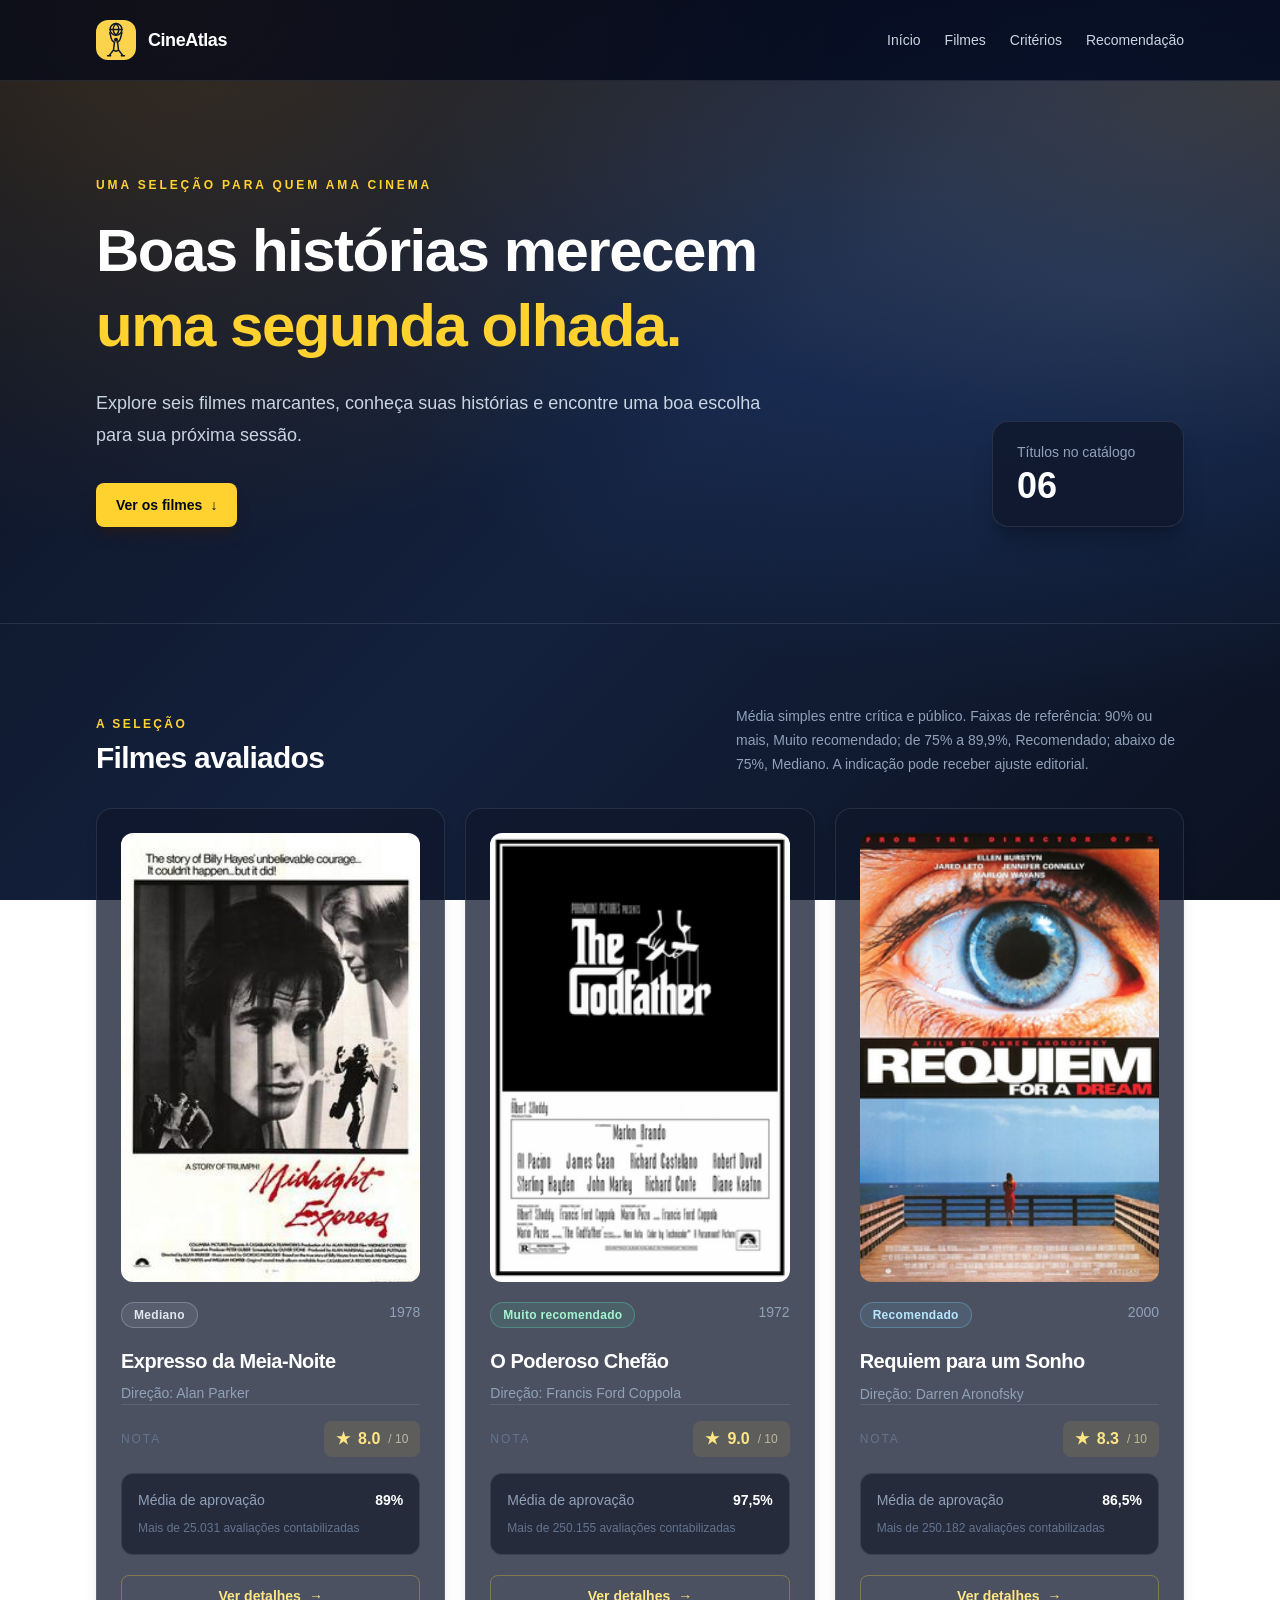
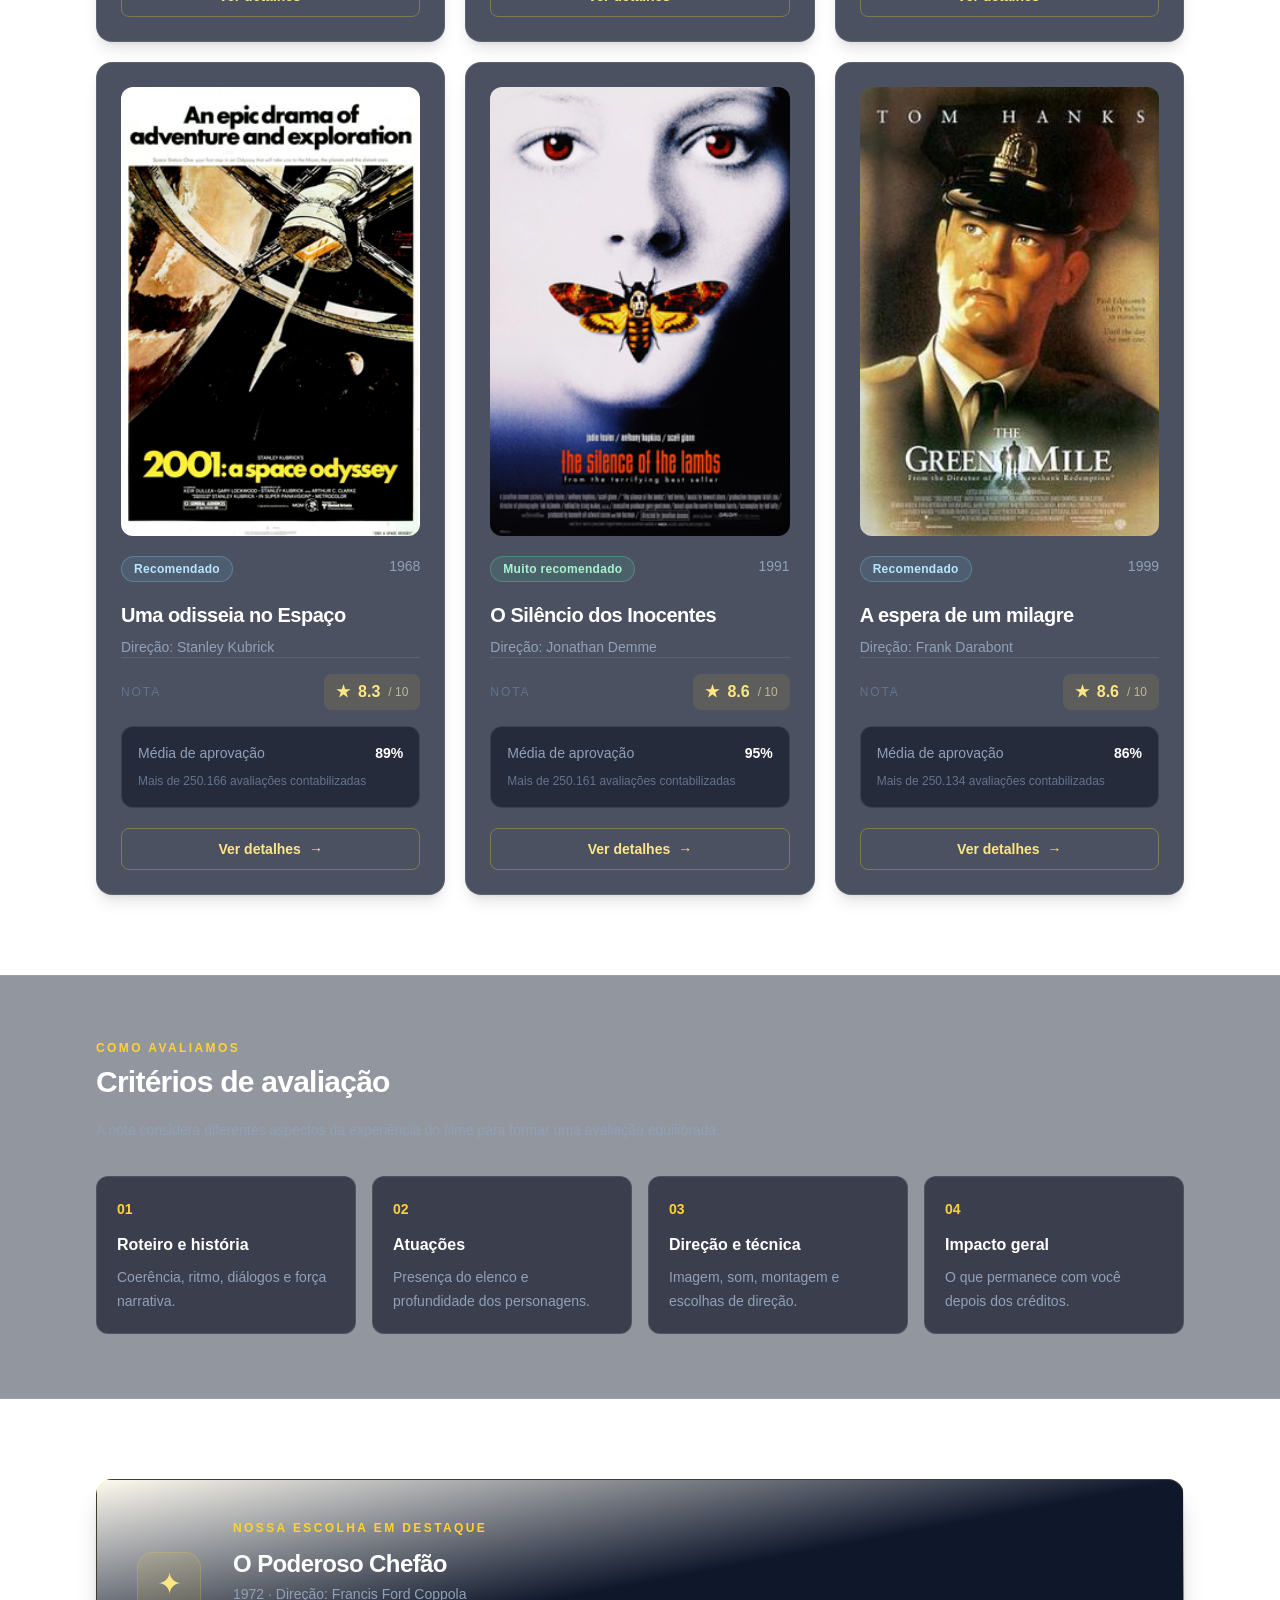
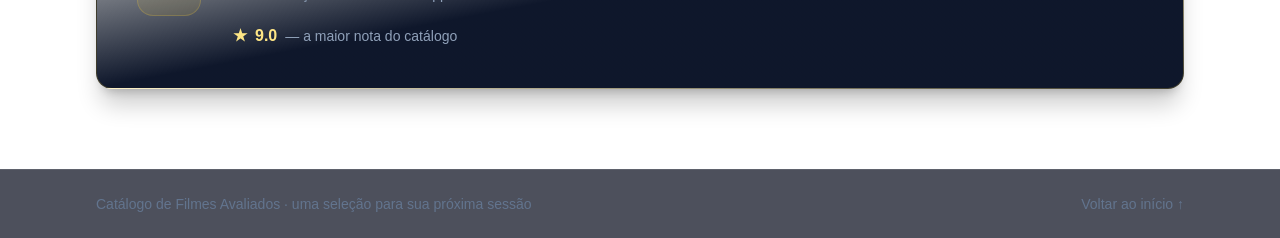
==== commit 5c5a4c5a: "[200~feat: adicionar recursos de avaliação de filmes e atualizar a interface" ====
--- a/src/index.html
+++ b/src/index.html
@@ -13,7 +13,7 @@
     <header class="border-b border-white/10 bg-slate-950/70">
       <div class="mx-auto flex max-w-6xl flex-col gap-5 px-6 py-5 sm:flex-row sm:items-center sm:justify-between lg:px-8">
         <a href="#inicio" class="flex items-center gap-3" aria-label="CineAtlas, início">
-          <img class="size-10 rounded-xl" src="atlas.svg" alt="" aria-hidden="true" />
+          <img class="size-10 rounded-xl" src="Imagens%20Ultilizados/atlas.svg" alt="" aria-hidden="true" />
           <span class="text-lg font-semibold tracking-tight text-white">CineAtlas</span>
         </a>
         <nav aria-label="Navegação principal" class="flex flex-wrap gap-x-6 gap-y-2 text-sm text-slate-300">
@@ -48,7 +48,7 @@
             <p class="text-xs font-semibold uppercase tracking-[0.2em] text-amber-300">A seleção</p>
             <h2 id="titulo-filmes" class="mt-2 text-3xl font-semibold tracking-tight text-white">Filmes avaliados</h2>
           </div>
-          <p class="max-w-md text-sm leading-6 text-slate-400">Notas, cartazes e informações de cada filme para ajudar na escolha.</p>
+          <p class="max-w-md text-sm leading-6 text-slate-400">Média simples entre crítica e público. Faixas de referência: 90% ou mais, Muito recomendado; de 75% a 89,9%, Recomendado; abaixo de 75%, Mediano. A indicação pode receber ajuste editorial.</p>
         </div>
 
         <div id="lista-filmes" class="grid grid-cols-1 gap-5 md:grid-cols-2 xl:grid-cols-3" aria-label="Lista de filmes" aria-live="polite"></div>
@@ -90,9 +90,9 @@
 
     <template id="template-filme">
       <article class="group flex h-full flex-col rounded-2xl border border-white/10 bg-slate-900/75 p-6 shadow-lg shadow-black/10 transition duration-300 hover:-translate-y-1 hover:border-amber-400/40 hover:shadow-xl hover:shadow-black/25">
-        <img class="mb-5 h-64 w-full rounded-xl bg-slate-950 object-contain" data-filme-imagem loading="lazy" decoding="async" alt="" />
+        <img class="mb-5 aspect-[2/3] w-full rounded-xl bg-slate-950 object-cover object-center" data-filme-imagem loading="lazy" decoding="async" alt="" />
         <div class="mb-5 flex items-start justify-between gap-4">
-          <span class="inline-flex rounded-full border border-amber-300/20 bg-amber-300/10 px-3 py-1 text-xs font-semibold tracking-wide text-amber-200">Filme avaliado</span>
+          <span class="inline-flex rounded-full border px-3 py-1 text-xs font-semibold tracking-wide" data-filme-classificacao></span>
           <span class="shrink-0 text-sm text-slate-400" data-filme-ano></span>
         </div>
         <h3 class="text-xl font-semibold leading-snug tracking-tight text-white" data-filme-titulo></h3>
@@ -102,6 +102,13 @@
           <span class="inline-flex items-center gap-2 rounded-lg bg-amber-300/10 px-3 py-1.5 font-bold tabular-nums text-amber-200" data-filme-nota-container>
             <span aria-hidden="true">★</span> <span data-filme-nota></span><span class="text-xs font-medium text-amber-100/60">/ 10</span>
           </span>
+        </div>
+        <div class="mt-4 rounded-xl border border-white/10 bg-slate-950/50 p-4">
+          <div class="flex items-center justify-between gap-3 text-sm">
+            <span class="text-slate-400">Média de aprovação</span>
+            <span class="font-semibold tabular-nums text-white" data-filme-media></span>
+          </div>
+          <p class="mt-2 text-xs leading-5 text-slate-500" data-filme-total-avaliacoes></p>
         </div>
         <a class="mt-5 inline-flex items-center justify-center gap-2 rounded-lg border border-amber-300/30 px-4 py-2.5 text-sm font-semibold text-amber-200 transition hover:bg-amber-300 hover:text-slate-950 focus-visible:outline-2 focus-visible:outline-offset-2 focus-visible:outline-amber-300" data-filme-link href="detalhes.html">
           Ver detalhes <span aria-hidden="true">→</span>
--- a/src/output.css
+++ b/src/output.css
@@ -13,7 +13,12 @@
     --color-amber-300: oklch(87.9% 0.169 91.605);
     --color-amber-400: oklch(82.8% 0.189 84.429);
     --color-amber-950: oklch(27.9% 0.077 45.635);
+    --color-emerald-200: oklch(90.5% 0.093 164.15);
+    --color-emerald-300: oklch(84.5% 0.143 164.978);
+    --color-sky-200: oklch(90.1% 0.058 230.902);
+    --color-sky-300: oklch(82.8% 0.111 230.318);
     --color-slate-100: oklch(96.8% 0.007 247.896);
+    --color-slate-200: oklch(92.9% 0.013 255.508);
     --color-slate-300: oklch(86.9% 0.022 252.894);
     --color-slate-400: oklch(70.4% 0.04 256.788);
     --color-slate-500: oklch(55.4% 0.046 257.417);
@@ -26,6 +31,7 @@
     --container-md: 28rem;
     --container-2xl: 42rem;
     --container-3xl: 48rem;
+    --container-5xl: 64rem;
     --container-6xl: 72rem;
     --text-xs: 0.75rem;
     --text-xs--line-height: calc(1 / 0.75);
@@ -51,7 +57,6 @@
     --font-weight-medium: 500;
     --font-weight-semibold: 600;
     --font-weight-bold: 700;
-    --font-weight-black: 900;
     --tracking-tight: -0.025em;
     --tracking-wide: 0.025em;
     --leading-tight: 1.25;
@@ -291,6 +296,12 @@
   .inline-flex {
     display: inline-flex;
   }
+  .table {
+    display: table;
+  }
+  .aspect-\[2\/3\] {
+    aspect-ratio: 2/3;
+  }
   .size-10 {
     width: calc(var(--spacing) * 10);
     height: calc(var(--spacing) * 10);
@@ -299,12 +310,6 @@
     width: calc(var(--spacing) * 16);
     height: calc(var(--spacing) * 16);
   }
-  .h-64 {
-    height: calc(var(--spacing) * 64);
-  }
-  .h-\[28rem\] {
-    height: 28rem;
-  }
   .h-full {
     height: 100%;
   }
@@ -319,6 +324,9 @@
   }
   .max-w-3xl {
     max-width: var(--container-3xl);
+  }
+  .max-w-5xl {
+    max-width: var(--container-5xl);
   }
   .max-w-6xl {
     max-width: var(--container-6xl);
@@ -414,6 +422,9 @@
     border-bottom-style: var(--tw-border-style);
     border-bottom-width: 1px;
   }
+  .border-amber-300 {
+    border-color: var(--color-amber-300);
+  }
   .border-amber-300\/20 {
     border-color: color-mix(in srgb, oklch(87.9% 0.169 91.605) 20%, transparent);
     @supports (color: color-mix(in lab, red, red)) {
@@ -426,6 +437,36 @@
       border-color: color-mix(in oklab, var(--color-amber-300) 30%, transparent);
     }
   }
+  .border-emerald-300 {
+    border-color: var(--color-emerald-300);
+  }
+  .border-emerald-300\/30 {
+    border-color: color-mix(in srgb, oklch(84.5% 0.143 164.978) 30%, transparent);
+    @supports (color: color-mix(in lab, red, red)) {
+      border-color: color-mix(in oklab, var(--color-emerald-300) 30%, transparent);
+    }
+  }
+  .border-sky-300 {
+    border-color: var(--color-sky-300);
+  }
+  .border-sky-300\/30 {
+    border-color: color-mix(in srgb, oklch(82.8% 0.111 230.318) 30%, transparent);
+    @supports (color: color-mix(in lab, red, red)) {
+      border-color: color-mix(in oklab, var(--color-sky-300) 30%, transparent);
+    }
+  }
+  .border-slate-300 {
+    border-color: var(--color-slate-300);
+  }
+  .border-slate-300\/30 {
+    border-color: color-mix(in srgb, oklch(86.9% 0.022 252.894) 30%, transparent);
+    @supports (color: color-mix(in lab, red, red)) {
+      border-color: color-mix(in oklab, var(--color-slate-300) 30%, transparent);
+    }
+  }
+  .border-white {
+    border-color: var(--color-white);
+  }
   .border-white\/10 {
     border-color: color-mix(in srgb, #fff 10%, transparent);
     @supports (color: color-mix(in lab, red, red)) {
@@ -444,6 +485,36 @@
       background-color: color-mix(in oklab, var(--color-amber-300) 10%, transparent);
     }
   }
+  .bg-emerald-300 {
+    background-color: var(--color-emerald-300);
+  }
+  .bg-emerald-300\/10 {
+    background-color: color-mix(in srgb, oklch(84.5% 0.143 164.978) 10%, transparent);
+    @supports (color: color-mix(in lab, red, red)) {
+      background-color: color-mix(in oklab, var(--color-emerald-300) 10%, transparent);
+    }
+  }
+  .bg-sky-300 {
+    background-color: var(--color-sky-300);
+  }
+  .bg-sky-300\/10 {
+    background-color: color-mix(in srgb, oklch(82.8% 0.111 230.318) 10%, transparent);
+    @supports (color: color-mix(in lab, red, red)) {
+      background-color: color-mix(in oklab, var(--color-sky-300) 10%, transparent);
+    }
+  }
+  .bg-slate-300 {
+    background-color: var(--color-slate-300);
+  }
+  .bg-slate-300\/10 {
+    background-color: color-mix(in srgb, oklch(86.9% 0.022 252.894) 10%, transparent);
+    @supports (color: color-mix(in lab, red, red)) {
+      background-color: color-mix(in oklab, var(--color-slate-300) 10%, transparent);
+    }
+  }
+  .bg-slate-900 {
+    background-color: var(--color-slate-900);
+  }
   .bg-slate-900\/45 {
     background-color: color-mix(in srgb, oklch(20.8% 0.042 265.755) 45%, transparent);
     @supports (color: color-mix(in lab, red, red)) {
@@ -464,6 +535,12 @@
   }
   .bg-slate-950 {
     background-color: var(--color-slate-950);
+  }
+  .bg-slate-950\/50 {
+    background-color: color-mix(in srgb, oklch(12.9% 0.042 264.695) 50%, transparent);
+    @supports (color: color-mix(in lab, red, red)) {
+      background-color: color-mix(in oklab, var(--color-slate-950) 50%, transparent);
+    }
   }
   .bg-slate-950\/60 {
     background-color: color-mix(in srgb, oklch(12.9% 0.042 264.695) 60%, transparent);
@@ -483,6 +560,10 @@
   }
   .bg-\[radial-gradient\(ellipse_at_top_right\,_rgba\(245\,158\,11\,0\.16\)\,_transparent_48\%\)\] {
     background-image: radial-gradient(ellipse at top right, rgba(245,158,11,0.16), transparent 48%);
+  }
+  .from-amber-300 {
+    --tw-gradient-from: var(--color-amber-300);
+    --tw-gradient-stops: var(--tw-gradient-via-stops, var(--tw-gradient-position), var(--tw-gradient-from) var(--tw-gradient-from-position), var(--tw-gradient-to) var(--tw-gradient-to-position));
   }
   .from-amber-300\/10 {
     --tw-gradient-from: color-mix(in srgb, oklch(87.9% 0.169 91.605) 10%, transparent);
@@ -500,8 +581,11 @@
     --tw-gradient-to: var(--color-slate-900);
     --tw-gradient-stops: var(--tw-gradient-via-stops, var(--tw-gradient-position), var(--tw-gradient-from) var(--tw-gradient-from-position), var(--tw-gradient-to) var(--tw-gradient-to-position));
   }
-  .object-contain {
-    object-fit: contain;
+  .object-cover {
+    object-fit: cover;
+  }
+  .object-center {
+    object-position: center;
   }
   .p-4 {
     padding: calc(var(--spacing) * 4);
@@ -532,6 +616,9 @@
   }
   .py-1\.5 {
     padding-block: calc(var(--spacing) * 1.5);
+  }
+  .py-2 {
+    padding-block: calc(var(--spacing) * 2);
   }
   .py-2\.5 {
     padding-block: calc(var(--spacing) * 2.5);
@@ -622,10 +709,6 @@
     --tw-leading: var(--leading-tight);
     line-height: var(--leading-tight);
   }
-  .font-black {
-    --tw-font-weight: var(--font-weight-black);
-    font-weight: var(--font-weight-black);
-  }
   .font-bold {
     --tw-font-weight: var(--font-weight-bold);
     font-weight: var(--font-weight-bold);
@@ -666,6 +749,9 @@
     --tw-tracking: var(--tracking-wide);
     letter-spacing: var(--tracking-wide);
   }
+  .text-amber-100 {
+    color: var(--color-amber-100);
+  }
   .text-amber-100\/60 {
     color: color-mix(in srgb, oklch(96.2% 0.059 95.617) 60%, transparent);
     @supports (color: color-mix(in lab, red, red)) {
@@ -678,8 +764,17 @@
   .text-amber-300 {
     color: var(--color-amber-300);
   }
+  .text-emerald-200 {
+    color: var(--color-emerald-200);
+  }
+  .text-sky-200 {
+    color: var(--color-sky-200);
+  }
   .text-slate-100 {
     color: var(--color-slate-100);
+  }
+  .text-slate-200 {
+    color: var(--color-slate-200);
   }
   .text-slate-300 {
     color: var(--color-slate-300);
@@ -706,6 +801,9 @@
   .underline {
     text-decoration-line: underline;
   }
+  .decoration-amber-200 {
+    text-decoration-color: var(--color-amber-200);
+  }
   .decoration-amber-200\/40 {
     text-decoration-color: color-mix(in srgb, oklch(92.4% 0.12 95.746) 40%, transparent);
     @supports (color: color-mix(in lab, red, red)) {
@@ -731,10 +829,22 @@
     --tw-shadow: 0 20px 25px -5px var(--tw-shadow-color, rgb(0 0 0 / 0.1)), 0 8px 10px -6px var(--tw-shadow-color, rgb(0 0 0 / 0.1));
     box-shadow: var(--tw-inset-shadow), var(--tw-inset-ring-shadow), var(--tw-ring-offset-shadow), var(--tw-ring-shadow), var(--tw-shadow);
   }
+  .shadow-amber-950 {
+    --tw-shadow-color: oklch(27.9% 0.077 45.635);
+    @supports (color: color-mix(in lab, red, red)) {
+      --tw-shadow-color: color-mix(in oklab, var(--color-amber-950) var(--tw-shadow-alpha), transparent);
+    }
+  }
   .shadow-amber-950\/30 {
     --tw-shadow-color: color-mix(in srgb, oklch(27.9% 0.077 45.635) 30%, transparent);
     @supports (color: color-mix(in lab, red, red)) {
       --tw-shadow-color: color-mix(in oklab, color-mix(in oklab, var(--color-amber-950) 30%, transparent) var(--tw-shadow-alpha), transparent);
+    }
+  }
+  .shadow-black {
+    --tw-shadow-color: #000;
+    @supports (color: color-mix(in lab, red, red)) {
+      --tw-shadow-color: color-mix(in oklab, var(--color-black) var(--tw-shadow-alpha), transparent);
     }
   }
   .shadow-black\/10 {
@@ -910,6 +1020,10 @@
       grid-template-columns: repeat(3, minmax(0, 1fr));
     }
   }
+}
+body {
+  background: radial-gradient(ellipse at 14% 0%, rgb(245 158 11 / 0.18), transparent 42rem), radial-gradient(ellipse at 88% 32%, rgb(59 130 246 / 0.2), transparent 48rem), linear-gradient(135deg, #0b1120 0%, #14213d 52%, #0b1120 100%);
+  background-attachment: fixed;
 }
 @property --tw-border-style {
   syntax: "*";
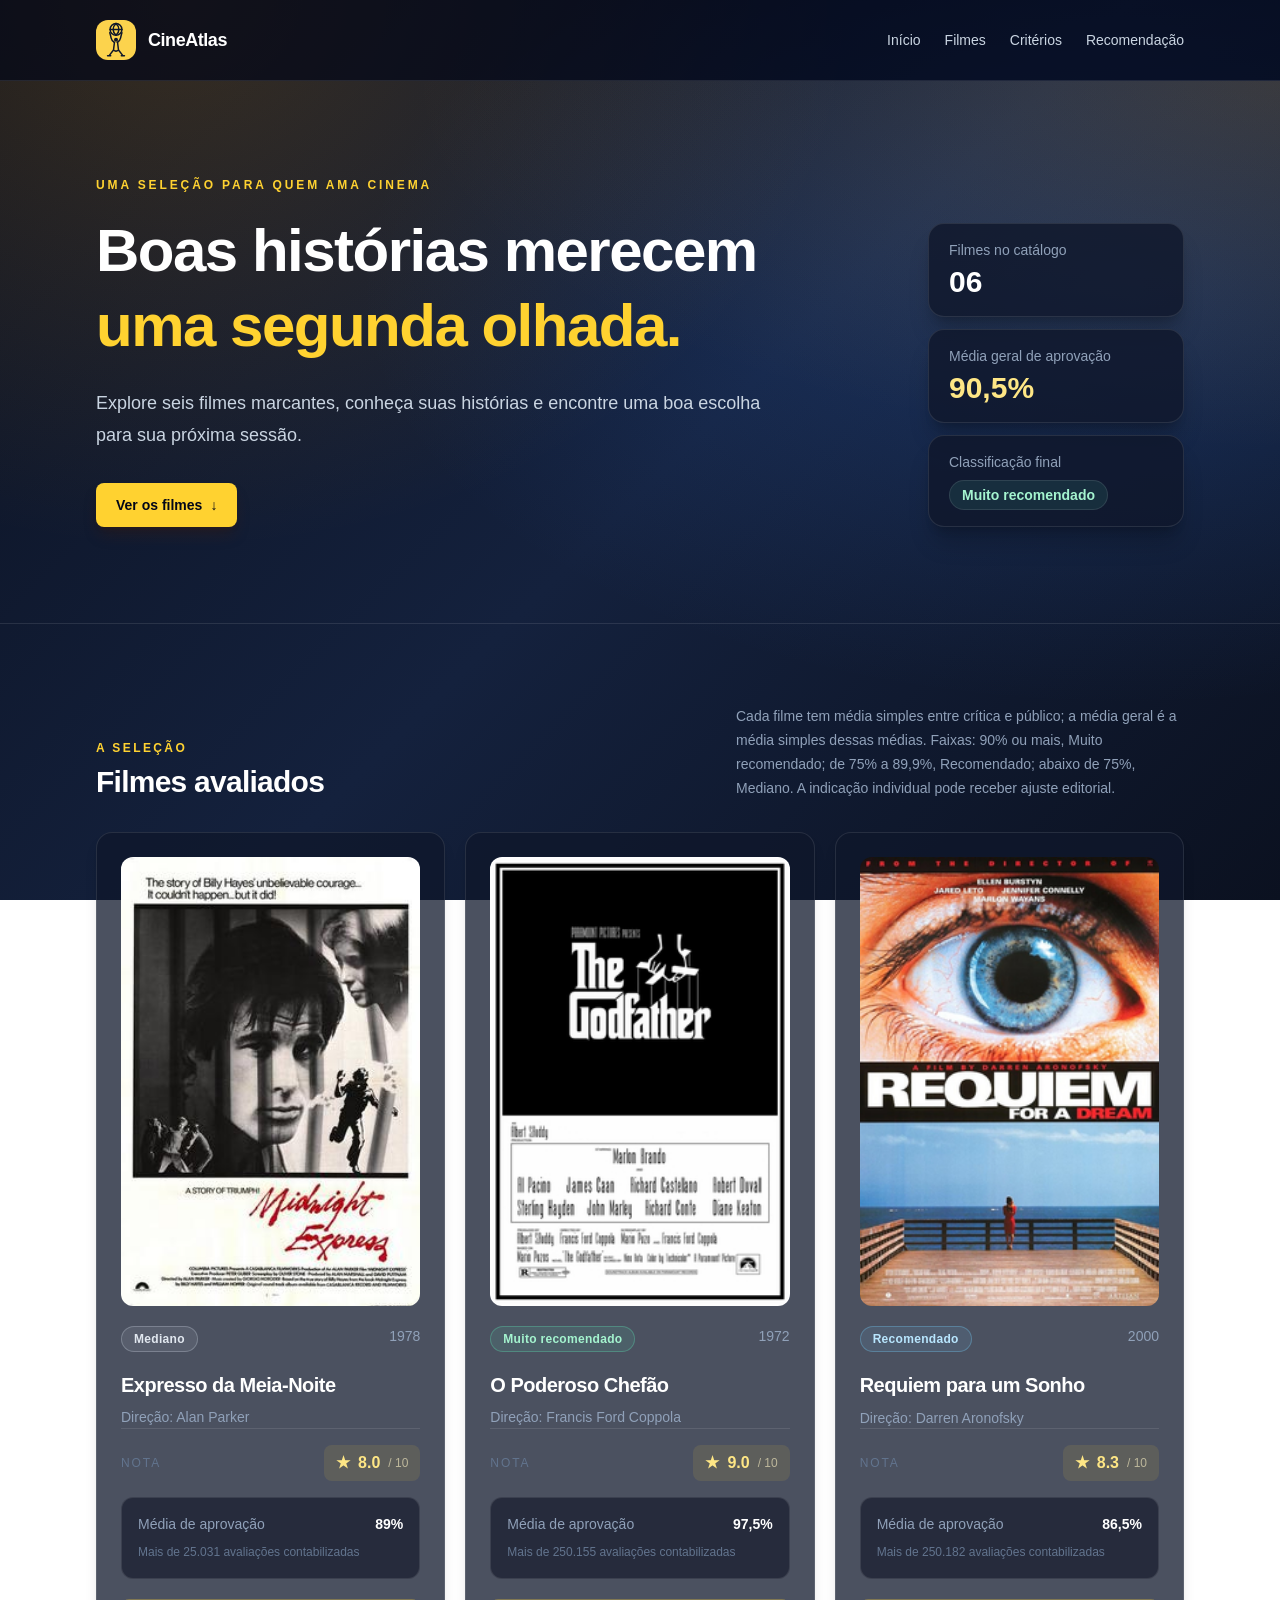
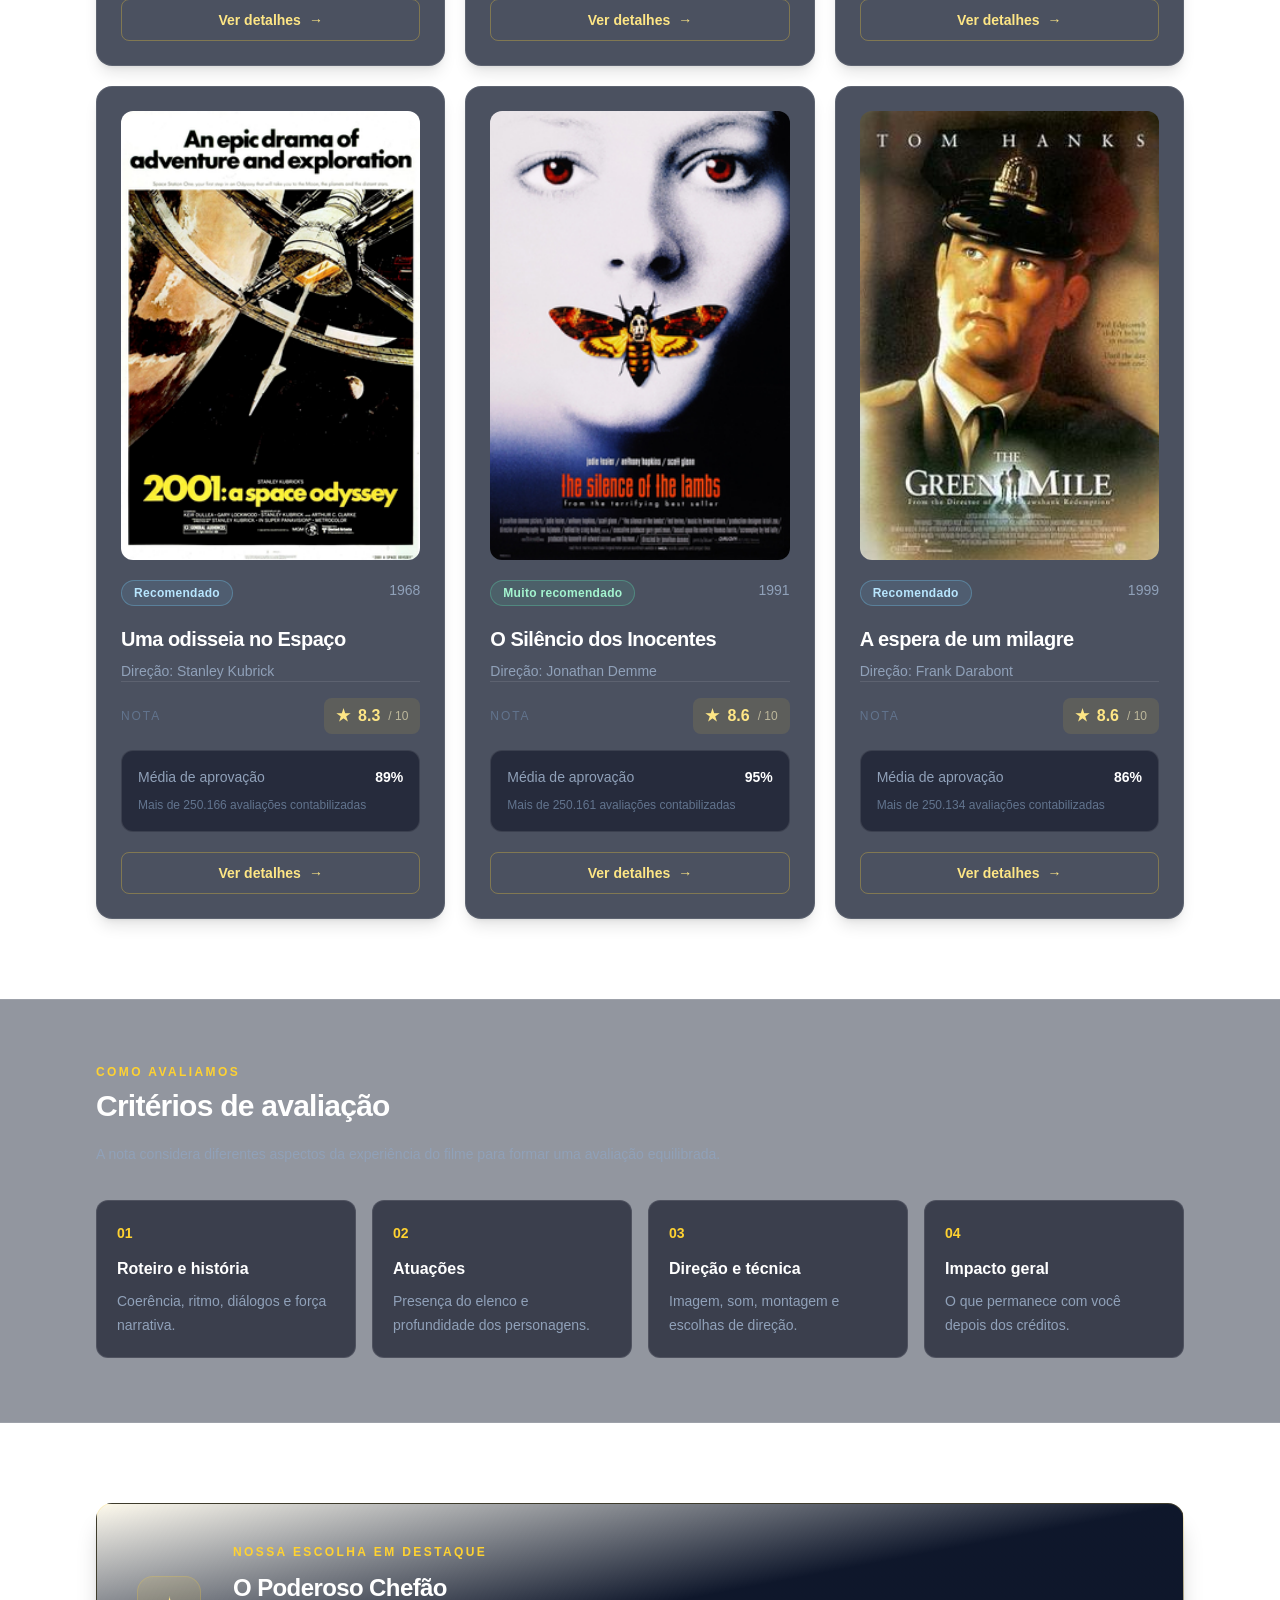
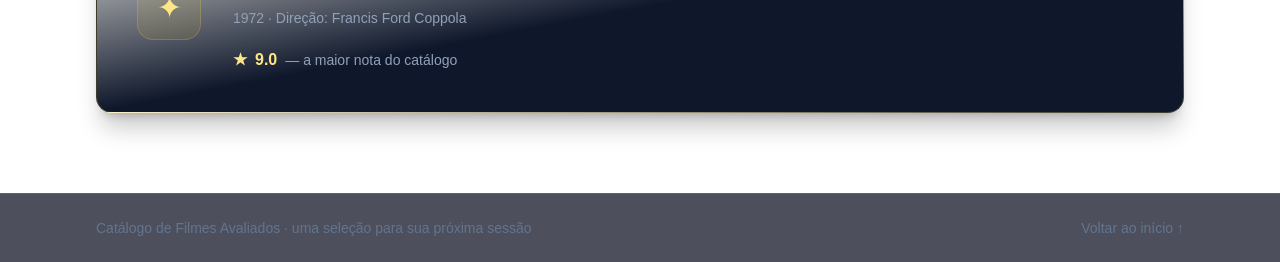
==== commit b918b033: "Refatoração da renderização do catálogo e dos detalhes dos filmes - Removido o módulo  e integrados " ====
--- a/src/index.html
+++ b/src/index.html
@@ -7,20 +7,20 @@
     <meta name="description" content="Catálogo de filmes avaliados com notas, resumos e recomendação para sua próxima sessão." />
     <title>CineAtlas</title>
     <link rel="stylesheet" href="output.css" />
-    <script type="module" src="script.js"></script>
+    <script src="./script.js" defer></script>
   </head>
   <body class="min-h-screen bg-[#0b1120] font-sans text-slate-100 antialiased">
     <header class="border-b border-white/10 bg-slate-950/70">
       <div class="mx-auto flex max-w-6xl flex-col gap-5 px-6 py-5 sm:flex-row sm:items-center sm:justify-between lg:px-8">
-        <a href="#inicio" class="flex items-center gap-3" aria-label="CineAtlas, início">
+        <a href="#inicio" class="flex items-center gap-3 focus-visible:outline-2 focus-visible:outline-offset-2 focus-visible:outline-amber-300" aria-label="CineAtlas, início">
           <img class="size-10 rounded-xl" src="Imagens%20Ultilizados/atlas.svg" alt="" aria-hidden="true" />
           <span class="text-lg font-semibold tracking-tight text-white">CineAtlas</span>
         </a>
         <nav aria-label="Navegação principal" class="flex flex-wrap gap-x-6 gap-y-2 text-sm text-slate-300">
-          <a class="transition hover:text-amber-200 focus-visible:outline-2 focus-visible:outline-amber-300" href="#inicio">Início</a>
-          <a class="transition hover:text-amber-200 focus-visible:outline-2 focus-visible:outline-amber-300" href="#filmes">Filmes</a>
-          <a class="transition hover:text-amber-200 focus-visible:outline-2 focus-visible:outline-amber-300" href="#criterios">Critérios</a>
-          <a class="transition hover:text-amber-200 focus-visible:outline-2 focus-visible:outline-amber-300" href="#recomendacao">Recomendação</a>
+          <a class="transition hover:text-amber-200 focus-visible:outline-2 focus-visible:outline-offset-2 focus-visible:outline-amber-300" href="#inicio">Início</a>
+          <a class="transition hover:text-amber-200 focus-visible:outline-2 focus-visible:outline-offset-2 focus-visible:outline-amber-300" href="#filmes">Filmes</a>
+          <a class="transition hover:text-amber-200 focus-visible:outline-2 focus-visible:outline-offset-2 focus-visible:outline-amber-300" href="#criterios">Critérios</a>
+          <a class="transition hover:text-amber-200 focus-visible:outline-2 focus-visible:outline-offset-2 focus-visible:outline-amber-300" href="#recomendacao">Recomendação</a>
         </nav>
       </div>
     </header>
@@ -35,10 +35,20 @@
             <p class="mt-6 max-w-2xl text-base leading-8 text-slate-300 sm:text-lg">Explore seis filmes marcantes, conheça suas histórias e encontre uma boa escolha para sua próxima sessão.</p>
             <a href="#filmes" class="mt-8 inline-flex items-center gap-2 rounded-lg bg-amber-300 px-5 py-3 text-sm font-bold text-slate-950 shadow-lg shadow-amber-950/30 transition hover:bg-amber-200 focus-visible:outline-2 focus-visible:outline-offset-2 focus-visible:outline-amber-200">Ver os filmes <span aria-hidden="true">↓</span></a>
           </div>
-          <div class="rounded-2xl border border-white/10 bg-slate-900/80 px-6 py-5 shadow-xl shadow-black/20 lg:min-w-48">
-            <p class="text-sm text-slate-400">Títulos no catálogo</p>
-            <p id="total-filmes" class="mt-1 text-4xl font-semibold tabular-nums text-white">06</p>
-          </div>
+          <section aria-label="Indicadores do catálogo" class="grid gap-3 sm:grid-cols-3 lg:min-w-64 lg:grid-cols-1">
+            <article class="rounded-2xl border border-white/10 bg-slate-900/80 px-5 py-4 shadow-xl shadow-black/20">
+              <h2 class="text-sm font-medium text-slate-400">Filmes no catálogo</h2>
+              <p id="total-filmes" class="mt-1 text-3xl font-semibold tabular-nums text-white">06</p>
+            </article>
+            <article class="rounded-2xl border border-white/10 bg-slate-900/80 px-5 py-4 shadow-xl shadow-black/20">
+              <h2 class="text-sm font-medium text-slate-400">Média geral de aprovação</h2>
+              <p id="media-geral" class="mt-1 text-3xl font-semibold tabular-nums text-amber-200">—</p>
+            </article>
+            <article class="rounded-2xl border border-white/10 bg-slate-900/80 px-5 py-4 shadow-xl shadow-black/20">
+              <h2 class="text-sm font-medium text-slate-400">Classificação final</h2>
+              <p id="classificacao-geral" class="mt-2 inline-flex rounded-full border border-white/10 px-3 py-1 text-sm font-semibold">—</p>
+            </article>
+          </section>
         </div>
       </section>
 
@@ -48,7 +58,7 @@
             <p class="text-xs font-semibold uppercase tracking-[0.2em] text-amber-300">A seleção</p>
             <h2 id="titulo-filmes" class="mt-2 text-3xl font-semibold tracking-tight text-white">Filmes avaliados</h2>
           </div>
-          <p class="max-w-md text-sm leading-6 text-slate-400">Média simples entre crítica e público. Faixas de referência: 90% ou mais, Muito recomendado; de 75% a 89,9%, Recomendado; abaixo de 75%, Mediano. A indicação pode receber ajuste editorial.</p>
+          <p class="max-w-md text-sm leading-6 text-slate-400">Cada filme tem média simples entre crítica e público; a média geral é a média simples dessas médias. Faixas: 90% ou mais, Muito recomendado; de 75% a 89,9%, Recomendado; abaixo de 75%, Mediano. A indicação individual pode receber ajuste editorial.</p>
         </div>
 
         <div id="lista-filmes" class="grid grid-cols-1 gap-5 md:grid-cols-2 xl:grid-cols-3" aria-label="Lista de filmes" aria-live="polite"></div>
@@ -84,7 +94,7 @@
     <footer class="border-t border-white/10 bg-slate-950/70">
       <div class="mx-auto flex max-w-6xl flex-col gap-2 px-6 py-6 text-sm text-slate-500 sm:flex-row sm:items-center sm:justify-between lg:px-8">
         <p>Catálogo de Filmes Avaliados <span aria-hidden="true">·</span> uma seleção para sua próxima sessão</p>
-        <a class="transition hover:text-amber-200" href="#inicio">Voltar ao início ↑</a>
+        <a class="transition hover:text-amber-200 focus-visible:outline-2 focus-visible:outline-offset-2 focus-visible:outline-amber-300" href="#inicio">Voltar ao início ↑</a>
       </div>
     </footer>
 
--- a/src/output.css
+++ b/src/output.css
@@ -296,9 +296,6 @@
   .inline-flex {
     display: inline-flex;
   }
-  .table {
-    display: table;
-  }
   .aspect-\[2\/3\] {
     aspect-ratio: 2/3;
   }
@@ -364,6 +361,9 @@
   .justify-center {
     justify-content: center;
   }
+  .justify-end {
+    justify-content: flex-end;
+  }
   .gap-2 {
     gap: calc(var(--spacing) * 2);
   }
@@ -381,6 +381,9 @@
   }
   .gap-10 {
     gap: calc(var(--spacing) * 10);
+  }
+  .gap-x-4 {
+    column-gap: calc(var(--spacing) * 4);
   }
   .gap-x-6 {
     column-gap: calc(var(--spacing) * 6);
@@ -422,9 +425,6 @@
     border-bottom-style: var(--tw-border-style);
     border-bottom-width: 1px;
   }
-  .border-amber-300 {
-    border-color: var(--color-amber-300);
-  }
   .border-amber-300\/20 {
     border-color: color-mix(in srgb, oklch(87.9% 0.169 91.605) 20%, transparent);
     @supports (color: color-mix(in lab, red, red)) {
@@ -437,36 +437,24 @@
       border-color: color-mix(in oklab, var(--color-amber-300) 30%, transparent);
     }
   }
-  .border-emerald-300 {
-    border-color: var(--color-emerald-300);
-  }
   .border-emerald-300\/30 {
     border-color: color-mix(in srgb, oklch(84.5% 0.143 164.978) 30%, transparent);
     @supports (color: color-mix(in lab, red, red)) {
       border-color: color-mix(in oklab, var(--color-emerald-300) 30%, transparent);
     }
   }
-  .border-sky-300 {
-    border-color: var(--color-sky-300);
-  }
   .border-sky-300\/30 {
     border-color: color-mix(in srgb, oklch(82.8% 0.111 230.318) 30%, transparent);
     @supports (color: color-mix(in lab, red, red)) {
       border-color: color-mix(in oklab, var(--color-sky-300) 30%, transparent);
     }
   }
-  .border-slate-300 {
-    border-color: var(--color-slate-300);
-  }
   .border-slate-300\/30 {
     border-color: color-mix(in srgb, oklch(86.9% 0.022 252.894) 30%, transparent);
     @supports (color: color-mix(in lab, red, red)) {
       border-color: color-mix(in oklab, var(--color-slate-300) 30%, transparent);
     }
   }
-  .border-white {
-    border-color: var(--color-white);
-  }
   .border-white\/10 {
     border-color: color-mix(in srgb, #fff 10%, transparent);
     @supports (color: color-mix(in lab, red, red)) {
@@ -485,35 +473,23 @@
       background-color: color-mix(in oklab, var(--color-amber-300) 10%, transparent);
     }
   }
-  .bg-emerald-300 {
-    background-color: var(--color-emerald-300);
-  }
   .bg-emerald-300\/10 {
     background-color: color-mix(in srgb, oklch(84.5% 0.143 164.978) 10%, transparent);
     @supports (color: color-mix(in lab, red, red)) {
       background-color: color-mix(in oklab, var(--color-emerald-300) 10%, transparent);
     }
   }
-  .bg-sky-300 {
-    background-color: var(--color-sky-300);
-  }
   .bg-sky-300\/10 {
     background-color: color-mix(in srgb, oklch(82.8% 0.111 230.318) 10%, transparent);
     @supports (color: color-mix(in lab, red, red)) {
       background-color: color-mix(in oklab, var(--color-sky-300) 10%, transparent);
     }
   }
-  .bg-slate-300 {
-    background-color: var(--color-slate-300);
-  }
   .bg-slate-300\/10 {
     background-color: color-mix(in srgb, oklch(86.9% 0.022 252.894) 10%, transparent);
     @supports (color: color-mix(in lab, red, red)) {
       background-color: color-mix(in oklab, var(--color-slate-300) 10%, transparent);
     }
-  }
-  .bg-slate-900 {
-    background-color: var(--color-slate-900);
   }
   .bg-slate-900\/45 {
     background-color: color-mix(in srgb, oklch(20.8% 0.042 265.755) 45%, transparent);
@@ -560,10 +536,6 @@
   }
   .bg-\[radial-gradient\(ellipse_at_top_right\,_rgba\(245\,158\,11\,0\.16\)\,_transparent_48\%\)\] {
     background-image: radial-gradient(ellipse at top right, rgba(245,158,11,0.16), transparent 48%);
-  }
-  .from-amber-300 {
-    --tw-gradient-from: var(--color-amber-300);
-    --tw-gradient-stops: var(--tw-gradient-via-stops, var(--tw-gradient-position), var(--tw-gradient-from) var(--tw-gradient-from-position), var(--tw-gradient-to) var(--tw-gradient-to-position));
   }
   .from-amber-300\/10 {
     --tw-gradient-from: color-mix(in srgb, oklch(87.9% 0.169 91.605) 10%, transparent);
@@ -617,14 +589,14 @@
   .py-1\.5 {
     padding-block: calc(var(--spacing) * 1.5);
   }
-  .py-2 {
-    padding-block: calc(var(--spacing) * 2);
-  }
   .py-2\.5 {
     padding-block: calc(var(--spacing) * 2.5);
   }
   .py-3 {
     padding-block: calc(var(--spacing) * 3);
+  }
+  .py-4 {
+    padding-block: calc(var(--spacing) * 4);
   }
   .py-5 {
     padding-block: calc(var(--spacing) * 5);
@@ -749,9 +721,6 @@
     --tw-tracking: var(--tracking-wide);
     letter-spacing: var(--tracking-wide);
   }
-  .text-amber-100 {
-    color: var(--color-amber-100);
-  }
   .text-amber-100\/60 {
     color: color-mix(in srgb, oklch(96.2% 0.059 95.617) 60%, transparent);
     @supports (color: color-mix(in lab, red, red)) {
@@ -801,9 +770,6 @@
   .underline {
     text-decoration-line: underline;
   }
-  .decoration-amber-200 {
-    text-decoration-color: var(--color-amber-200);
-  }
   .decoration-amber-200\/40 {
     text-decoration-color: color-mix(in srgb, oklch(92.4% 0.12 95.746) 40%, transparent);
     @supports (color: color-mix(in lab, red, red)) {
@@ -829,22 +795,10 @@
     --tw-shadow: 0 20px 25px -5px var(--tw-shadow-color, rgb(0 0 0 / 0.1)), 0 8px 10px -6px var(--tw-shadow-color, rgb(0 0 0 / 0.1));
     box-shadow: var(--tw-inset-shadow), var(--tw-inset-ring-shadow), var(--tw-ring-offset-shadow), var(--tw-ring-shadow), var(--tw-shadow);
   }
-  .shadow-amber-950 {
-    --tw-shadow-color: oklch(27.9% 0.077 45.635);
-    @supports (color: color-mix(in lab, red, red)) {
-      --tw-shadow-color: color-mix(in oklab, var(--color-amber-950) var(--tw-shadow-alpha), transparent);
-    }
-  }
   .shadow-amber-950\/30 {
     --tw-shadow-color: color-mix(in srgb, oklch(27.9% 0.077 45.635) 30%, transparent);
     @supports (color: color-mix(in lab, red, red)) {
       --tw-shadow-color: color-mix(in oklab, color-mix(in oklab, var(--color-amber-950) 30%, transparent) var(--tw-shadow-alpha), transparent);
-    }
-  }
-  .shadow-black {
-    --tw-shadow-color: #000;
-    @supports (color: color-mix(in lab, red, red)) {
-      --tw-shadow-color: color-mix(in oklab, var(--color-black) var(--tw-shadow-alpha), transparent);
     }
   }
   .shadow-black\/10 {
@@ -935,6 +889,9 @@
     .sm\:grid-cols-2 {
       grid-template-columns: repeat(2, minmax(0, 1fr));
     }
+    .sm\:grid-cols-3 {
+      grid-template-columns: repeat(3, minmax(0, 1fr));
+    }
     .sm\:flex-row {
       flex-direction: row;
     }
@@ -973,6 +930,12 @@
     }
     .lg\:min-w-48 {
       min-width: calc(var(--spacing) * 48);
+    }
+    .lg\:min-w-64 {
+      min-width: calc(var(--spacing) * 64);
+    }
+    .lg\:grid-cols-1 {
+      grid-template-columns: repeat(1, minmax(0, 1fr));
     }
     .lg\:grid-cols-3 {
       grid-template-columns: repeat(3, minmax(0, 1fr));
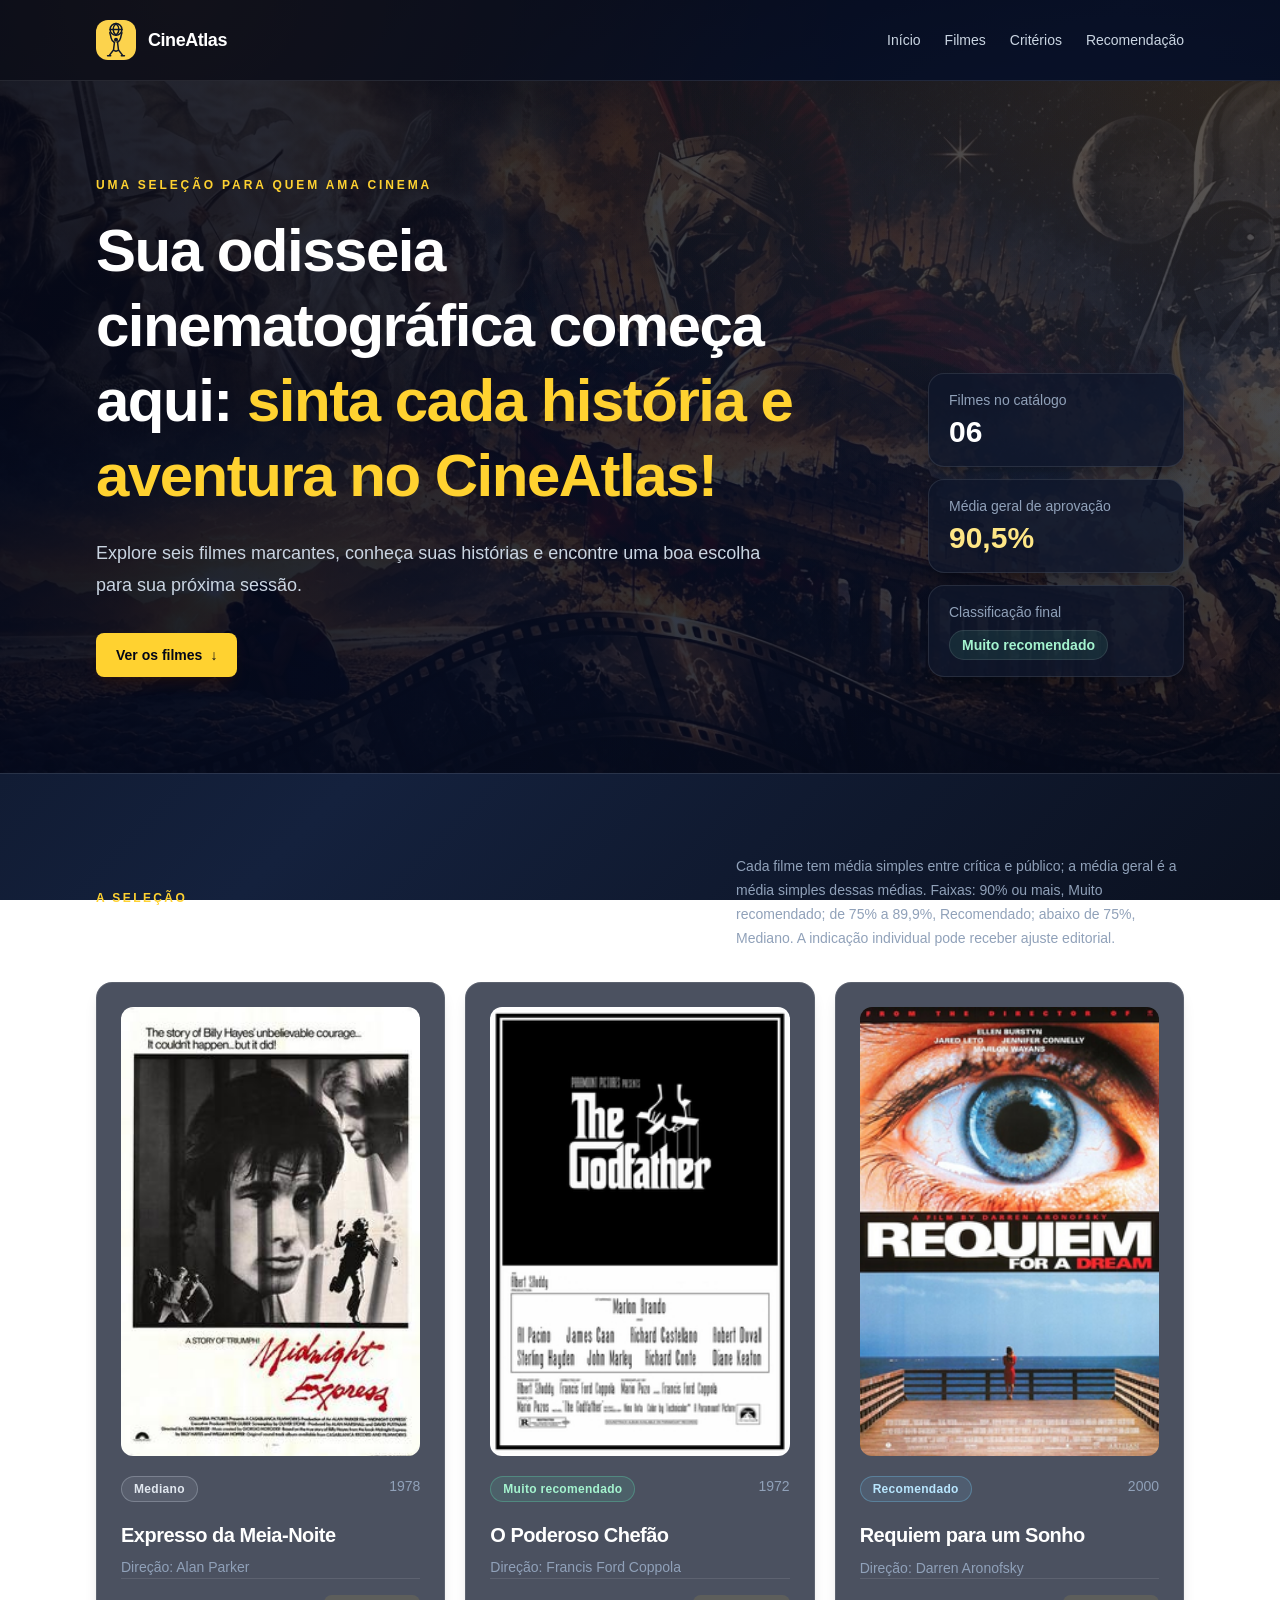
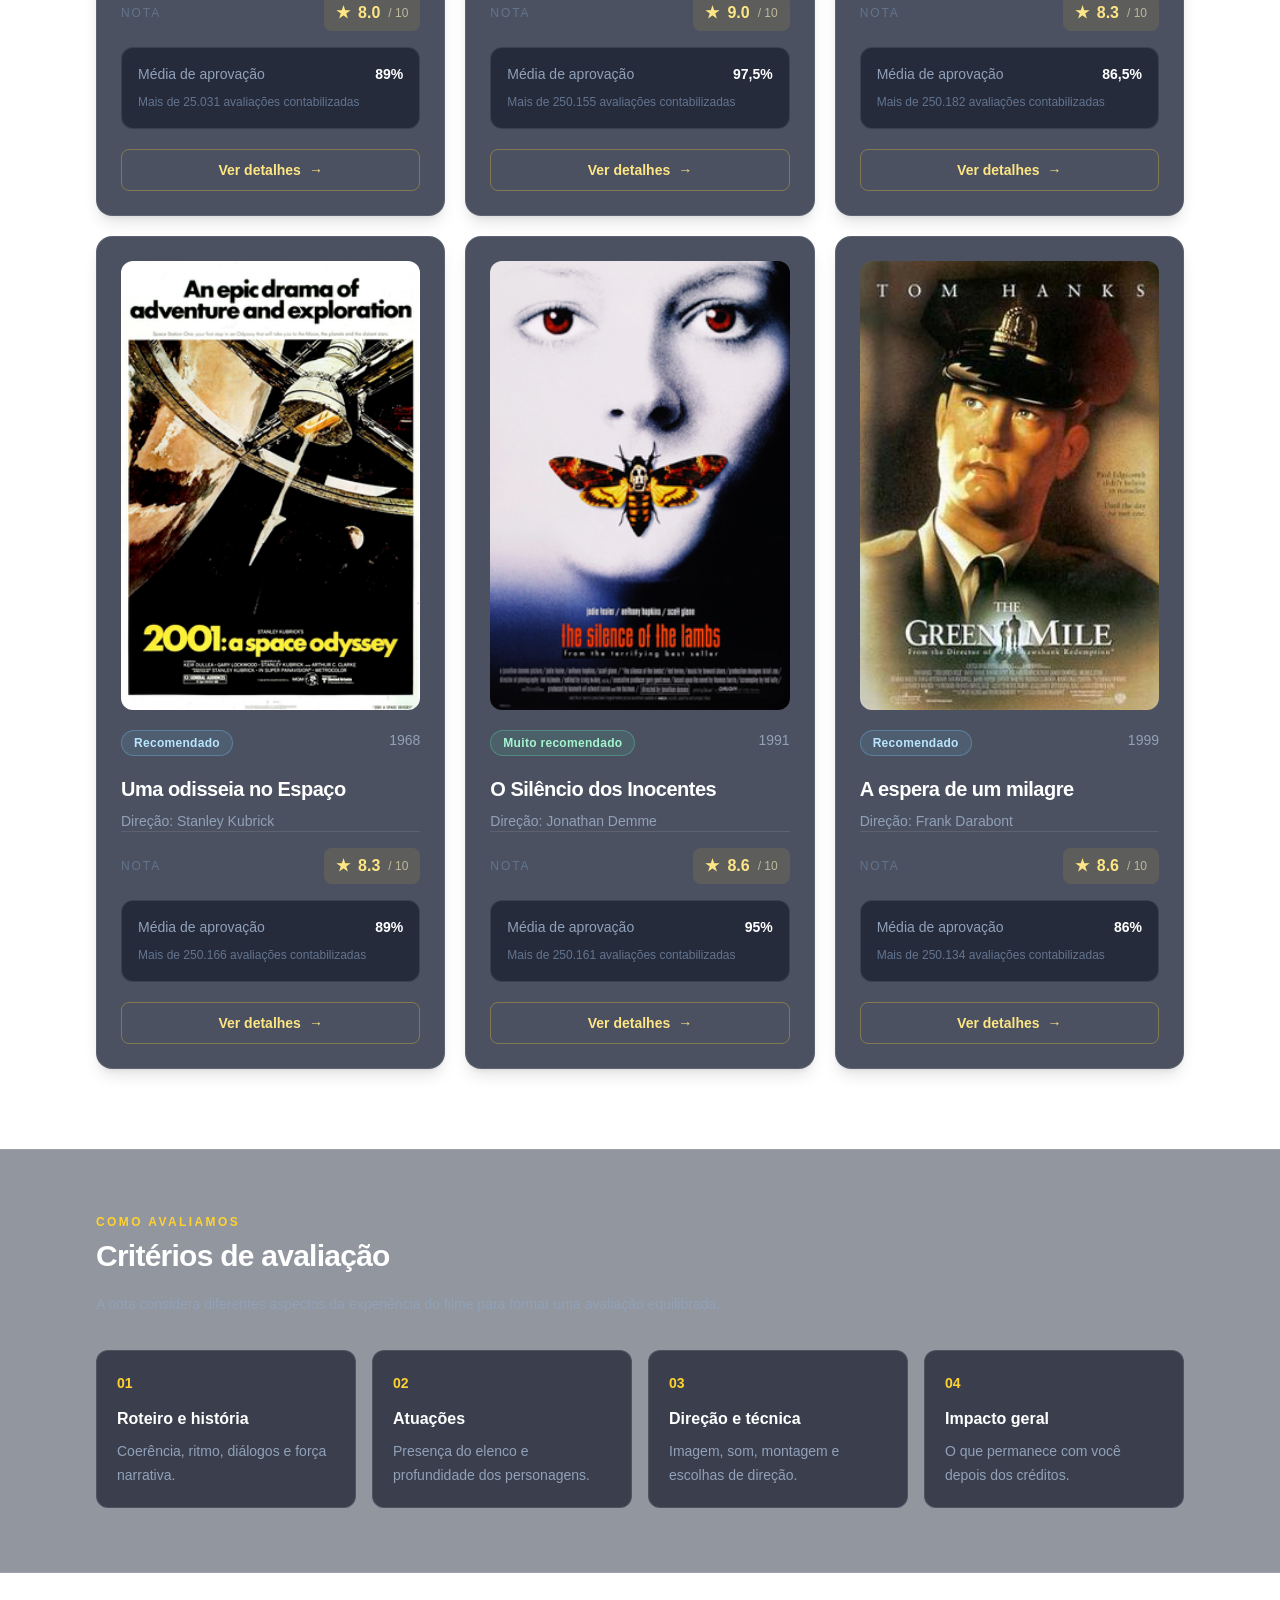
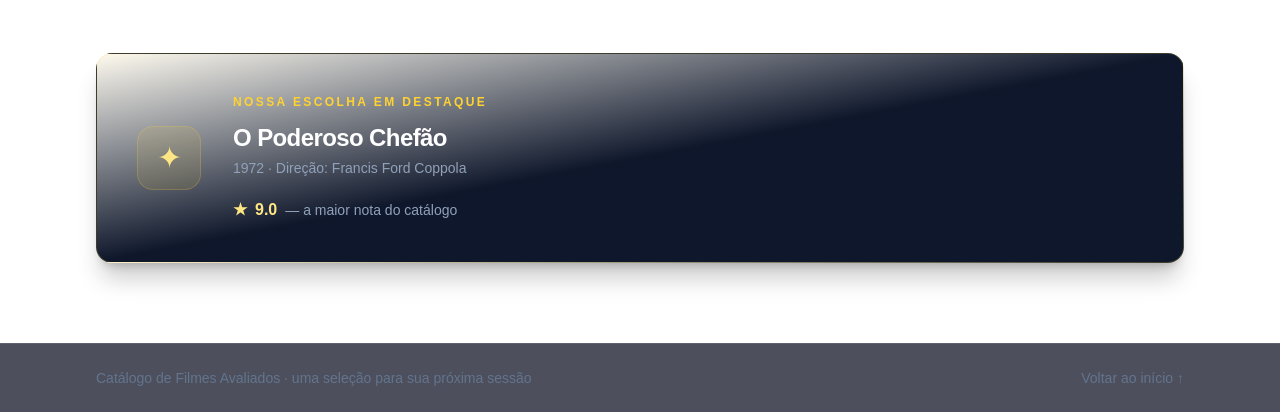
==== commit 8d5ff4f8: "Refatorar a estrutura do catálogo de filmes: incorporar os dados dos filmes ao `script.js`, remover " ====
--- a/src/index.html
+++ b/src/index.html
@@ -27,11 +27,20 @@
 
     <main id="inicio">
       <section aria-labelledby="titulo-principal" class="relative isolate overflow-hidden border-b border-white/10">
-        <div class="absolute inset-0 -z-10 bg-[radial-gradient(ellipse_at_top_right,_rgba(245,158,11,0.16),_transparent_48%)]"></div>
-        <div class="mx-auto grid max-w-6xl gap-10 px-6 py-16 sm:py-20 lg:grid-cols-[1fr_auto] lg:items-end lg:px-8 lg:py-24">
+        <img
+          class="absolute inset-0 h-full w-full object-cover object-center opacity-40"
+          src="Imagens%20Ultilizados/banner-cinema.jpeg"
+          alt=""
+          aria-hidden="true"
+          fetchpriority="high"
+          decoding="async"
+        />
+        <div class="pointer-events-none absolute inset-0 bg-gradient-to-r from-slate-950/80 via-slate-950/55 to-slate-950/45"></div>
+        <div class="pointer-events-none absolute inset-0 bg-[radial-gradient(ellipse_at_top_right,_rgba(245,158,11,0.16),_transparent_48%)]"></div>
+        <div class="relative z-10 mx-auto grid max-w-6xl gap-10 px-6 py-16 sm:py-20 lg:grid-cols-[1fr_auto] lg:items-end lg:px-8 lg:py-24">
           <div class="max-w-3xl">
             <p class="mb-5 text-xs font-semibold uppercase tracking-[0.24em] text-amber-300">Uma seleção para quem ama cinema</p>
-            <h1 id="titulo-principal" class="text-4xl font-semibold leading-tight tracking-tight text-white sm:text-5xl lg:text-6xl">Boas histórias merecem <span class="text-amber-300">uma segunda olhada.</span></h1>
+            <h1 id="titulo-principal" class="text-4xl font-semibold leading-tight tracking-tight text-white sm:text-5xl lg:text-6xl">Sua odisseia cinematográfica começa aqui: <span class="text-amber-300">sinta cada história e aventura no CineAtlas!</span></h1>
             <p class="mt-6 max-w-2xl text-base leading-8 text-slate-300 sm:text-lg">Explore seis filmes marcantes, conheça suas histórias e encontre uma boa escolha para sua próxima sessão.</p>
             <a href="#filmes" class="mt-8 inline-flex items-center gap-2 rounded-lg bg-amber-300 px-5 py-3 text-sm font-bold text-slate-950 shadow-lg shadow-amber-950/30 transition hover:bg-amber-200 focus-visible:outline-2 focus-visible:outline-offset-2 focus-visible:outline-amber-200">Ver os filmes <span aria-hidden="true">↓</span></a>
           </div>
--- a/src/output.css
+++ b/src/output.css
@@ -12,6 +12,7 @@
     --color-amber-200: oklch(92.4% 0.12 95.746);
     --color-amber-300: oklch(87.9% 0.169 91.605);
     --color-amber-400: oklch(82.8% 0.189 84.429);
+    --color-amber-700: oklch(55.5% 0.163 48.998);
     --color-amber-950: oklch(27.9% 0.077 45.635);
     --color-emerald-200: oklch(90.5% 0.093 164.15);
     --color-emerald-300: oklch(84.5% 0.143 164.978);
@@ -24,6 +25,11 @@
     --color-slate-500: oklch(55.4% 0.046 257.417);
     --color-slate-900: oklch(20.8% 0.042 265.755);
     --color-slate-950: oklch(12.9% 0.042 264.695);
+    --color-gray-200: oklch(92.8% 0.006 264.531);
+    --color-gray-300: oklch(87.2% 0.01 258.338);
+    --color-gray-600: oklch(44.6% 0.03 256.802);
+    --color-gray-800: oklch(27.8% 0.033 256.848);
+    --color-gray-900: oklch(21% 0.034 264.665);
     --color-black: #000;
     --color-white: #fff;
     --spacing: 0.25rem;
@@ -219,6 +225,9 @@
   }
 }
 @layer utilities {
+  .pointer-events-none {
+    pointer-events: none;
+  }
   .sr-only {
     position: absolute;
     width: 1px;
@@ -245,6 +254,9 @@
   .-z-10 {
     z-index: calc(10 * -1);
   }
+  .z-10 {
+    z-index: 10;
+  }
   .mx-auto {
     margin-inline: auto;
   }
@@ -278,12 +290,21 @@
   .mt-auto {
     margin-top: auto;
   }
+  .mr-4 {
+    margin-right: calc(var(--spacing) * 4);
+  }
   .mb-5 {
     margin-bottom: calc(var(--spacing) * 5);
   }
+  .mb-6 {
+    margin-bottom: calc(var(--spacing) * 6);
+  }
   .mb-8 {
     margin-bottom: calc(var(--spacing) * 8);
   }
+  .block {
+    display: block;
+  }
   .flex {
     display: flex;
   }
@@ -295,6 +316,9 @@
   }
   .inline-flex {
     display: inline-flex;
+  }
+  .table {
+    display: table;
   }
   .aspect-\[2\/3\] {
     aspect-ratio: 2/3;
@@ -307,9 +331,15 @@
     width: calc(var(--spacing) * 16);
     height: calc(var(--spacing) * 16);
   }
+  .h-auto {
+    height: auto;
+  }
   .h-full {
     height: 100%;
   }
+  .max-h-\[420px\] {
+    max-height: 420px;
+  }
   .min-h-screen {
     min-height: 100vh;
   }
@@ -334,8 +364,17 @@
   .max-w-sm {
     max-width: var(--container-sm);
   }
+  .flex-shrink {
+    flex-shrink: 1;
+  }
   .shrink-0 {
     flex-shrink: 0;
+  }
+  .border-collapse {
+    border-collapse: collapse;
+  }
+  .resize {
+    resize: both;
   }
   .scroll-mt-8 {
     scroll-margin-top: calc(var(--spacing) * 8);
@@ -425,6 +464,9 @@
     border-bottom-style: var(--tw-border-style);
     border-bottom-width: 1px;
   }
+  .border-amber-300 {
+    border-color: var(--color-amber-300);
+  }
   .border-amber-300\/20 {
     border-color: color-mix(in srgb, oklch(87.9% 0.169 91.605) 20%, transparent);
     @supports (color: color-mix(in lab, red, red)) {
@@ -437,24 +479,39 @@
       border-color: color-mix(in oklab, var(--color-amber-300) 30%, transparent);
     }
   }
+  .border-emerald-300 {
+    border-color: var(--color-emerald-300);
+  }
   .border-emerald-300\/30 {
     border-color: color-mix(in srgb, oklch(84.5% 0.143 164.978) 30%, transparent);
     @supports (color: color-mix(in lab, red, red)) {
       border-color: color-mix(in oklab, var(--color-emerald-300) 30%, transparent);
     }
   }
+  .border-gray-200 {
+    border-color: var(--color-gray-200);
+  }
+  .border-sky-300 {
+    border-color: var(--color-sky-300);
+  }
   .border-sky-300\/30 {
     border-color: color-mix(in srgb, oklch(82.8% 0.111 230.318) 30%, transparent);
     @supports (color: color-mix(in lab, red, red)) {
       border-color: color-mix(in oklab, var(--color-sky-300) 30%, transparent);
     }
   }
+  .border-slate-300 {
+    border-color: var(--color-slate-300);
+  }
   .border-slate-300\/30 {
     border-color: color-mix(in srgb, oklch(86.9% 0.022 252.894) 30%, transparent);
     @supports (color: color-mix(in lab, red, red)) {
       border-color: color-mix(in oklab, var(--color-slate-300) 30%, transparent);
     }
   }
+  .border-white {
+    border-color: var(--color-white);
+  }
   .border-white\/10 {
     border-color: color-mix(in srgb, #fff 10%, transparent);
     @supports (color: color-mix(in lab, red, red)) {
@@ -473,24 +530,39 @@
       background-color: color-mix(in oklab, var(--color-amber-300) 10%, transparent);
     }
   }
+  .bg-emerald-300 {
+    background-color: var(--color-emerald-300);
+  }
   .bg-emerald-300\/10 {
     background-color: color-mix(in srgb, oklch(84.5% 0.143 164.978) 10%, transparent);
     @supports (color: color-mix(in lab, red, red)) {
       background-color: color-mix(in oklab, var(--color-emerald-300) 10%, transparent);
     }
   }
+  .bg-gray-800 {
+    background-color: var(--color-gray-800);
+  }
+  .bg-sky-300 {
+    background-color: var(--color-sky-300);
+  }
   .bg-sky-300\/10 {
     background-color: color-mix(in srgb, oklch(82.8% 0.111 230.318) 10%, transparent);
     @supports (color: color-mix(in lab, red, red)) {
       background-color: color-mix(in oklab, var(--color-sky-300) 10%, transparent);
     }
   }
+  .bg-slate-300 {
+    background-color: var(--color-slate-300);
+  }
   .bg-slate-300\/10 {
     background-color: color-mix(in srgb, oklch(86.9% 0.022 252.894) 10%, transparent);
     @supports (color: color-mix(in lab, red, red)) {
       background-color: color-mix(in oklab, var(--color-slate-300) 10%, transparent);
     }
   }
+  .bg-slate-900 {
+    background-color: var(--color-slate-900);
+  }
   .bg-slate-900\/45 {
     background-color: color-mix(in srgb, oklch(20.8% 0.042 265.755) 45%, transparent);
     @supports (color: color-mix(in lab, red, red)) {
@@ -529,18 +601,36 @@
     @supports (color: color-mix(in lab, red, red)) {
       background-color: color-mix(in oklab, var(--color-slate-950) 70%, transparent);
     }
+  }
+  .bg-white {
+    background-color: var(--color-white);
   }
   .bg-gradient-to-br {
     --tw-gradient-position: to bottom right in oklab;
     background-image: linear-gradient(var(--tw-gradient-stops));
   }
+  .bg-gradient-to-r {
+    --tw-gradient-position: to right in oklab;
+    background-image: linear-gradient(var(--tw-gradient-stops));
+  }
   .bg-\[radial-gradient\(ellipse_at_top_right\,_rgba\(245\,158\,11\,0\.16\)\,_transparent_48\%\)\] {
     background-image: radial-gradient(ellipse at top right, rgba(245,158,11,0.16), transparent 48%);
   }
+  .from-amber-300 {
+    --tw-gradient-from: var(--color-amber-300);
+    --tw-gradient-stops: var(--tw-gradient-via-stops, var(--tw-gradient-position), var(--tw-gradient-from) var(--tw-gradient-from-position), var(--tw-gradient-to) var(--tw-gradient-to-position));
+  }
   .from-amber-300\/10 {
     --tw-gradient-from: color-mix(in srgb, oklch(87.9% 0.169 91.605) 10%, transparent);
     @supports (color: color-mix(in lab, red, red)) {
       --tw-gradient-from: color-mix(in oklab, var(--color-amber-300) 10%, transparent);
+    }
+    --tw-gradient-stops: var(--tw-gradient-via-stops, var(--tw-gradient-position), var(--tw-gradient-from) var(--tw-gradient-from-position), var(--tw-gradient-to) var(--tw-gradient-to-position));
+  }
+  .from-slate-950\/80 {
+    --tw-gradient-from: color-mix(in srgb, oklch(12.9% 0.042 264.695) 80%, transparent);
+    @supports (color: color-mix(in lab, red, red)) {
+      --tw-gradient-from: color-mix(in oklab, var(--color-slate-950) 80%, transparent);
     }
     --tw-gradient-stops: var(--tw-gradient-via-stops, var(--tw-gradient-position), var(--tw-gradient-from) var(--tw-gradient-from-position), var(--tw-gradient-to) var(--tw-gradient-to-position));
   }
@@ -549,10 +639,25 @@
     --tw-gradient-via-stops: var(--tw-gradient-position), var(--tw-gradient-from) var(--tw-gradient-from-position), var(--tw-gradient-via) var(--tw-gradient-via-position), var(--tw-gradient-to) var(--tw-gradient-to-position);
     --tw-gradient-stops: var(--tw-gradient-via-stops);
   }
+  .via-slate-950\/55 {
+    --tw-gradient-via: color-mix(in srgb, oklch(12.9% 0.042 264.695) 55%, transparent);
+    @supports (color: color-mix(in lab, red, red)) {
+      --tw-gradient-via: color-mix(in oklab, var(--color-slate-950) 55%, transparent);
+    }
+    --tw-gradient-via-stops: var(--tw-gradient-position), var(--tw-gradient-from) var(--tw-gradient-from-position), var(--tw-gradient-via) var(--tw-gradient-via-position), var(--tw-gradient-to) var(--tw-gradient-to-position);
+    --tw-gradient-stops: var(--tw-gradient-via-stops);
+  }
   .to-slate-900 {
     --tw-gradient-to: var(--color-slate-900);
     --tw-gradient-stops: var(--tw-gradient-via-stops, var(--tw-gradient-position), var(--tw-gradient-from) var(--tw-gradient-from-position), var(--tw-gradient-to) var(--tw-gradient-to-position));
   }
+  .to-slate-950\/45 {
+    --tw-gradient-to: color-mix(in srgb, oklch(12.9% 0.042 264.695) 45%, transparent);
+    @supports (color: color-mix(in lab, red, red)) {
+      --tw-gradient-to: color-mix(in oklab, var(--color-slate-950) 45%, transparent);
+    }
+    --tw-gradient-stops: var(--tw-gradient-via-stops, var(--tw-gradient-position), var(--tw-gradient-from) var(--tw-gradient-from-position), var(--tw-gradient-to) var(--tw-gradient-to-position));
+  }
   .object-cover {
     object-fit: cover;
   }
@@ -589,6 +694,9 @@
   .py-1\.5 {
     padding-block: calc(var(--spacing) * 1.5);
   }
+  .py-2 {
+    padding-block: calc(var(--spacing) * 2);
+  }
   .py-2\.5 {
     padding-block: calc(var(--spacing) * 2.5);
   }
@@ -603,6 +711,9 @@
   }
   .py-6 {
     padding-block: calc(var(--spacing) * 6);
+  }
+  .py-8 {
+    padding-block: calc(var(--spacing) * 8);
   }
   .py-10 {
     padding-block: calc(var(--spacing) * 10);
@@ -721,6 +832,9 @@
     --tw-tracking: var(--tracking-wide);
     letter-spacing: var(--tracking-wide);
   }
+  .text-amber-100 {
+    color: var(--color-amber-100);
+  }
   .text-amber-100\/60 {
     color: color-mix(in srgb, oklch(96.2% 0.059 95.617) 60%, transparent);
     @supports (color: color-mix(in lab, red, red)) {
@@ -733,8 +847,17 @@
   .text-amber-300 {
     color: var(--color-amber-300);
   }
+  .text-amber-700 {
+    color: var(--color-amber-700);
+  }
   .text-emerald-200 {
     color: var(--color-emerald-200);
+  }
+  .text-gray-600 {
+    color: var(--color-gray-600);
+  }
+  .text-gray-900 {
+    color: var(--color-gray-900);
   }
   .text-sky-200 {
     color: var(--color-sky-200);
@@ -770,6 +893,9 @@
   .underline {
     text-decoration-line: underline;
   }
+  .decoration-amber-200 {
+    text-decoration-color: var(--color-amber-200);
+  }
   .decoration-amber-200\/40 {
     text-decoration-color: color-mix(in srgb, oklch(92.4% 0.12 95.746) 40%, transparent);
     @supports (color: color-mix(in lab, red, red)) {
@@ -783,6 +909,9 @@
     -webkit-font-smoothing: antialiased;
     -moz-osx-font-smoothing: grayscale;
   }
+  .opacity-40 {
+    opacity: 40%;
+  }
   .shadow-2xl {
     --tw-shadow: 0 25px 50px -12px var(--tw-shadow-color, rgb(0 0 0 / 0.25));
     box-shadow: var(--tw-inset-shadow), var(--tw-inset-ring-shadow), var(--tw-ring-offset-shadow), var(--tw-ring-shadow), var(--tw-shadow);
@@ -791,16 +920,32 @@
     --tw-shadow: 0 10px 15px -3px var(--tw-shadow-color, rgb(0 0 0 / 0.1)), 0 4px 6px -4px var(--tw-shadow-color, rgb(0 0 0 / 0.1));
     box-shadow: var(--tw-inset-shadow), var(--tw-inset-ring-shadow), var(--tw-ring-offset-shadow), var(--tw-ring-shadow), var(--tw-shadow);
   }
+  .shadow-sm {
+    --tw-shadow: 0 1px 3px 0 var(--tw-shadow-color, rgb(0 0 0 / 0.1)), 0 1px 2px -1px var(--tw-shadow-color, rgb(0 0 0 / 0.1));
+    box-shadow: var(--tw-inset-shadow), var(--tw-inset-ring-shadow), var(--tw-ring-offset-shadow), var(--tw-ring-shadow), var(--tw-shadow);
+  }
   .shadow-xl {
     --tw-shadow: 0 20px 25px -5px var(--tw-shadow-color, rgb(0 0 0 / 0.1)), 0 8px 10px -6px var(--tw-shadow-color, rgb(0 0 0 / 0.1));
     box-shadow: var(--tw-inset-shadow), var(--tw-inset-ring-shadow), var(--tw-ring-offset-shadow), var(--tw-ring-shadow), var(--tw-shadow);
   }
+  .shadow-amber-950 {
+    --tw-shadow-color: oklch(27.9% 0.077 45.635);
+    @supports (color: color-mix(in lab, red, red)) {
+      --tw-shadow-color: color-mix(in oklab, var(--color-amber-950) var(--tw-shadow-alpha), transparent);
+    }
+  }
   .shadow-amber-950\/30 {
     --tw-shadow-color: color-mix(in srgb, oklch(27.9% 0.077 45.635) 30%, transparent);
     @supports (color: color-mix(in lab, red, red)) {
       --tw-shadow-color: color-mix(in oklab, color-mix(in oklab, var(--color-amber-950) 30%, transparent) var(--tw-shadow-alpha), transparent);
     }
   }
+  .shadow-black {
+    --tw-shadow-color: #000;
+    @supports (color: color-mix(in lab, red, red)) {
+      --tw-shadow-color: color-mix(in oklab, var(--color-black) var(--tw-shadow-alpha), transparent);
+    }
+  }
   .shadow-black\/10 {
     --tw-shadow-color: color-mix(in srgb, #000 10%, transparent);
     @supports (color: color-mix(in lab, red, red)) {
@@ -818,6 +963,10 @@
     @supports (color: color-mix(in lab, red, red)) {
       --tw-shadow-color: color-mix(in oklab, color-mix(in oklab, var(--color-black) 30%, transparent) var(--tw-shadow-alpha), transparent);
     }
+  }
+  .outline {
+    outline-style: var(--tw-outline-style);
+    outline-width: 1px;
   }
   .transition {
     transition-property: color, background-color, border-color, outline-color, text-decoration-color, fill, stroke, --tw-gradient-from, --tw-gradient-via, --tw-gradient-to, opacity, box-shadow, transform, translate, scale, rotate, filter, -webkit-backdrop-filter, backdrop-filter, display, content-visibility, overlay, pointer-events;
@@ -853,6 +1002,9 @@
     .hover\:text-amber-200:hover {
       color: var(--color-amber-200);
     }
+    .hover\:text-gray-300:hover {
+      color: var(--color-gray-300);
+    }
     .hover\:text-slate-950:hover {
       color: var(--color-slate-950);
     }
@@ -907,6 +1059,9 @@
     .sm\:p-10 {
       padding: calc(var(--spacing) * 10);
     }
+    .sm\:px-6 {
+      padding-inline: calc(var(--spacing) * 6);
+    }
     .sm\:py-20 {
       padding-block: calc(var(--spacing) * 20);
     }
@@ -1132,6 +1287,11 @@
   inherits: false;
   initial-value: 0 0 #0000;
 }
+@property --tw-outline-style {
+  syntax: "*";
+  inherits: false;
+  initial-value: solid;
+}
 @property --tw-duration {
   syntax: "*";
   inherits: false;
@@ -1150,11 +1310,6 @@
   syntax: "*";
   inherits: false;
   initial-value: 0;
-}
-@property --tw-outline-style {
-  syntax: "*";
-  inherits: false;
-  initial-value: solid;
 }
 @layer properties {
   @supports ((-webkit-hyphens: none) and (not (margin-trim: inline))) or ((-moz-orient: inline) and (not (color:rgb(from red r g b)))) {
@@ -1191,11 +1346,11 @@
       --tw-ring-offset-width: 0px;
       --tw-ring-offset-color: #fff;
       --tw-ring-offset-shadow: 0 0 #0000;
+      --tw-outline-style: solid;
       --tw-duration: initial;
       --tw-translate-x: 0;
       --tw-translate-y: 0;
       --tw-translate-z: 0;
-      --tw-outline-style: solid;
-    }
-  }
-}
+    }
+  }
+}
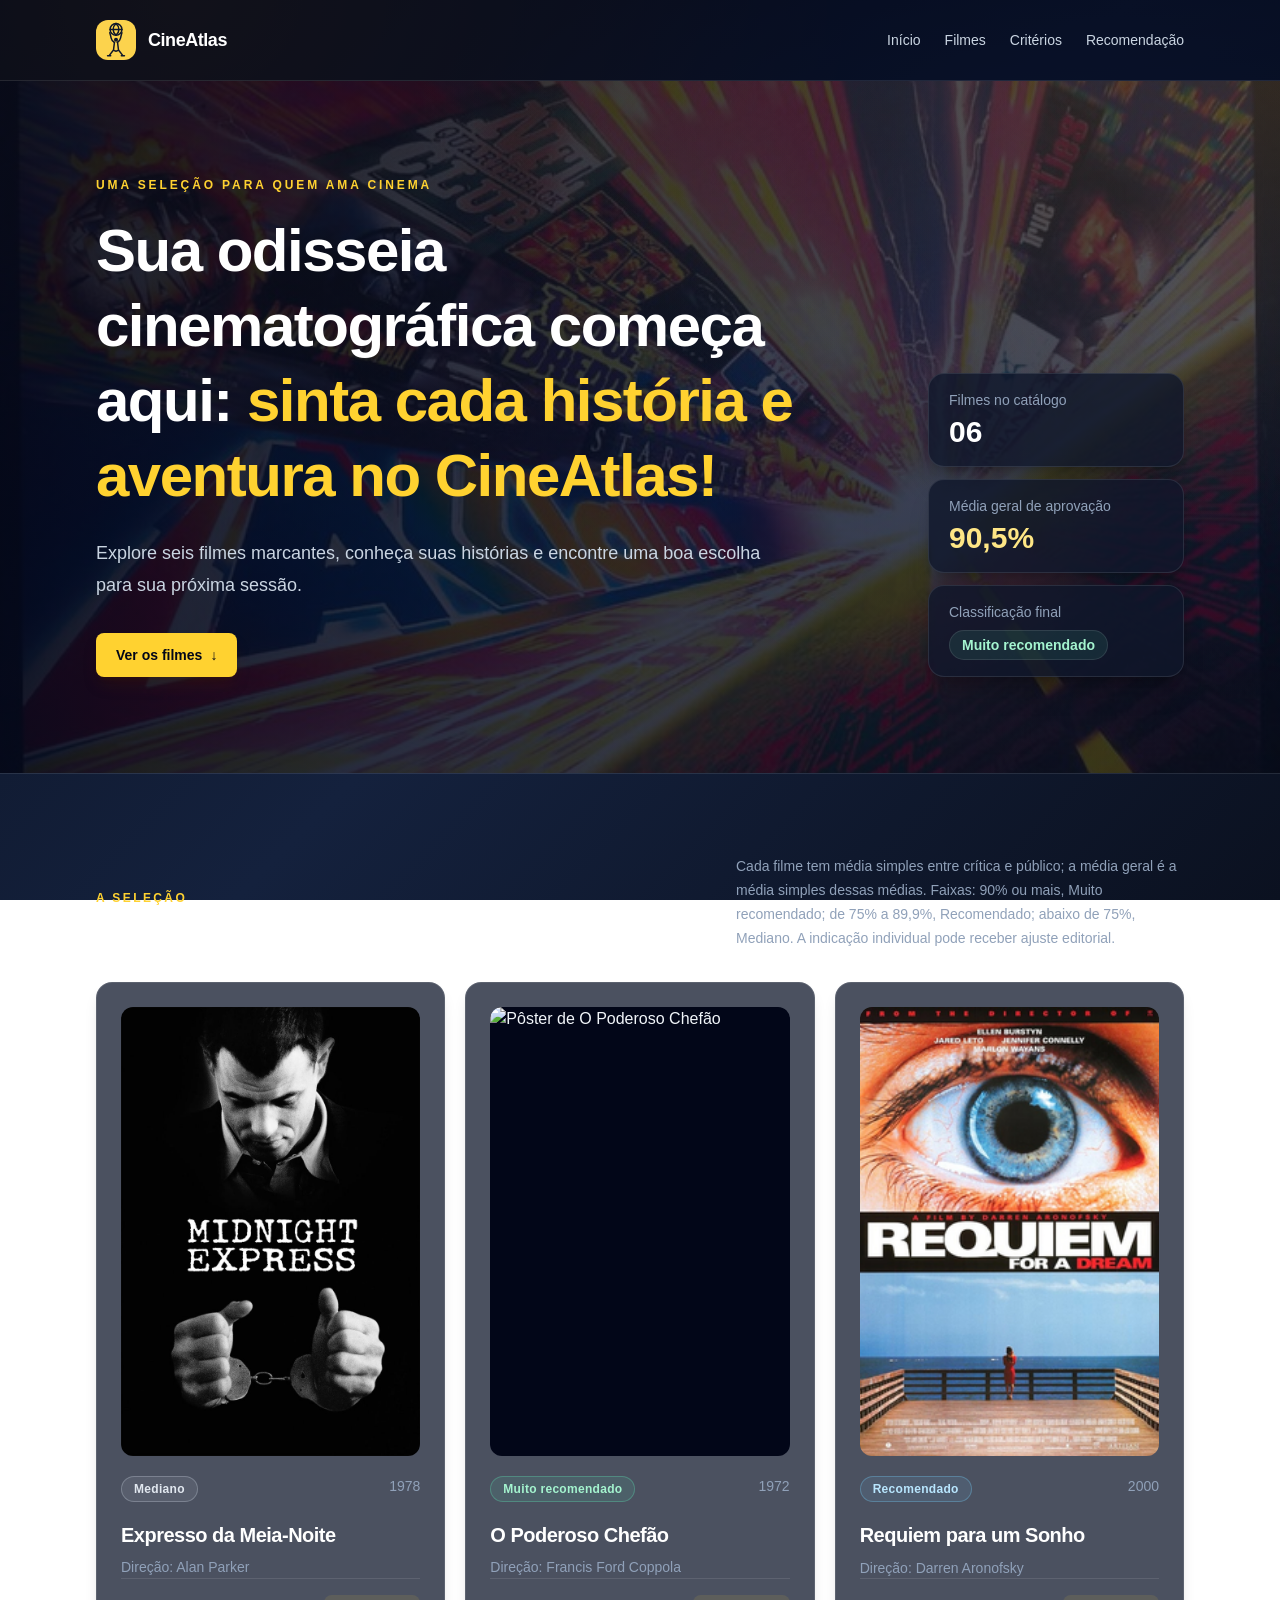
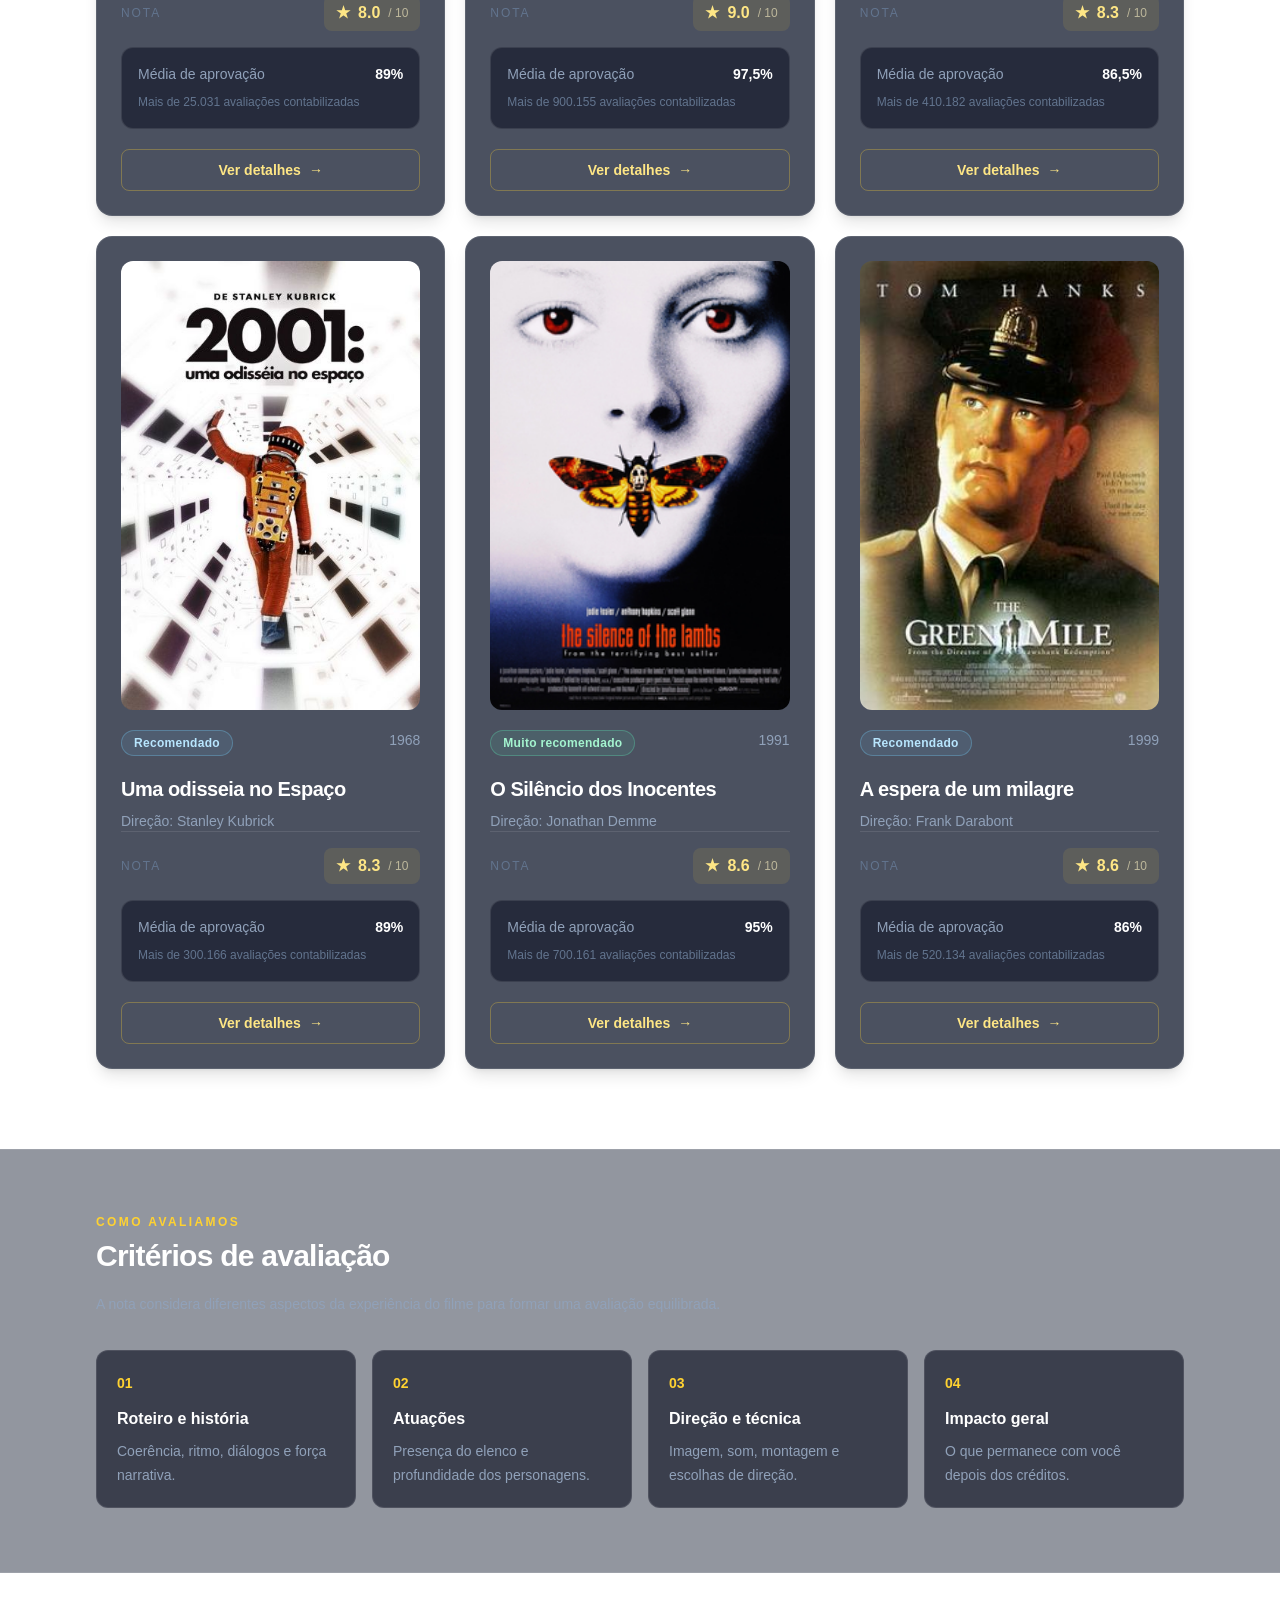
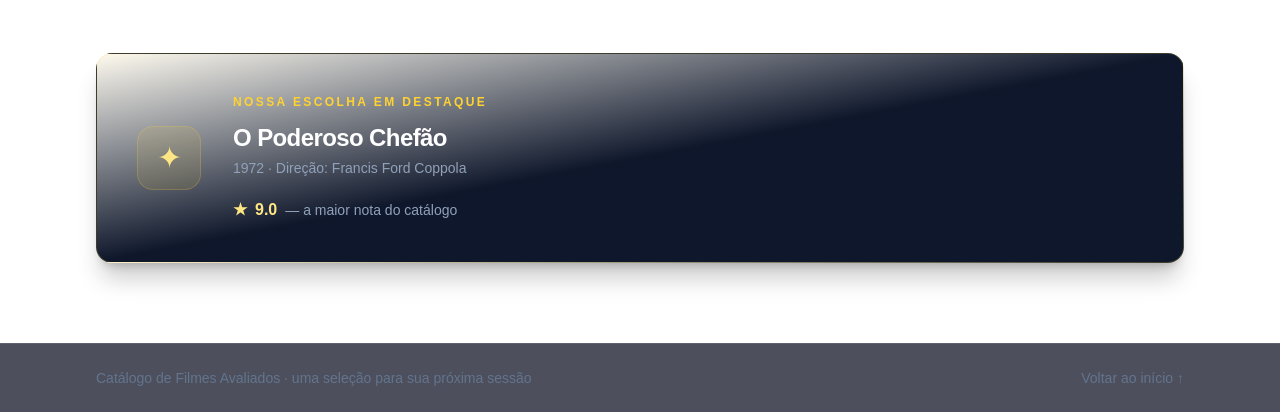
==== commit 1af68554: "Refatorar a estrutura do código para melhorar a legibilidade e a manutenibilidade." ====
--- a/src/index.html
+++ b/src/index.html
@@ -29,7 +29,7 @@
       <section aria-labelledby="titulo-principal" class="relative isolate overflow-hidden border-b border-white/10">
         <img
           class="absolute inset-0 h-full w-full object-cover object-center opacity-40"
-          src="Imagens%20Ultilizados/banner-cinema.jpeg"
+          src="Imagens%20Ultilizados/banner-cinema.jpeg?v=2"
           alt=""
           aria-hidden="true"
           fetchpriority="high"
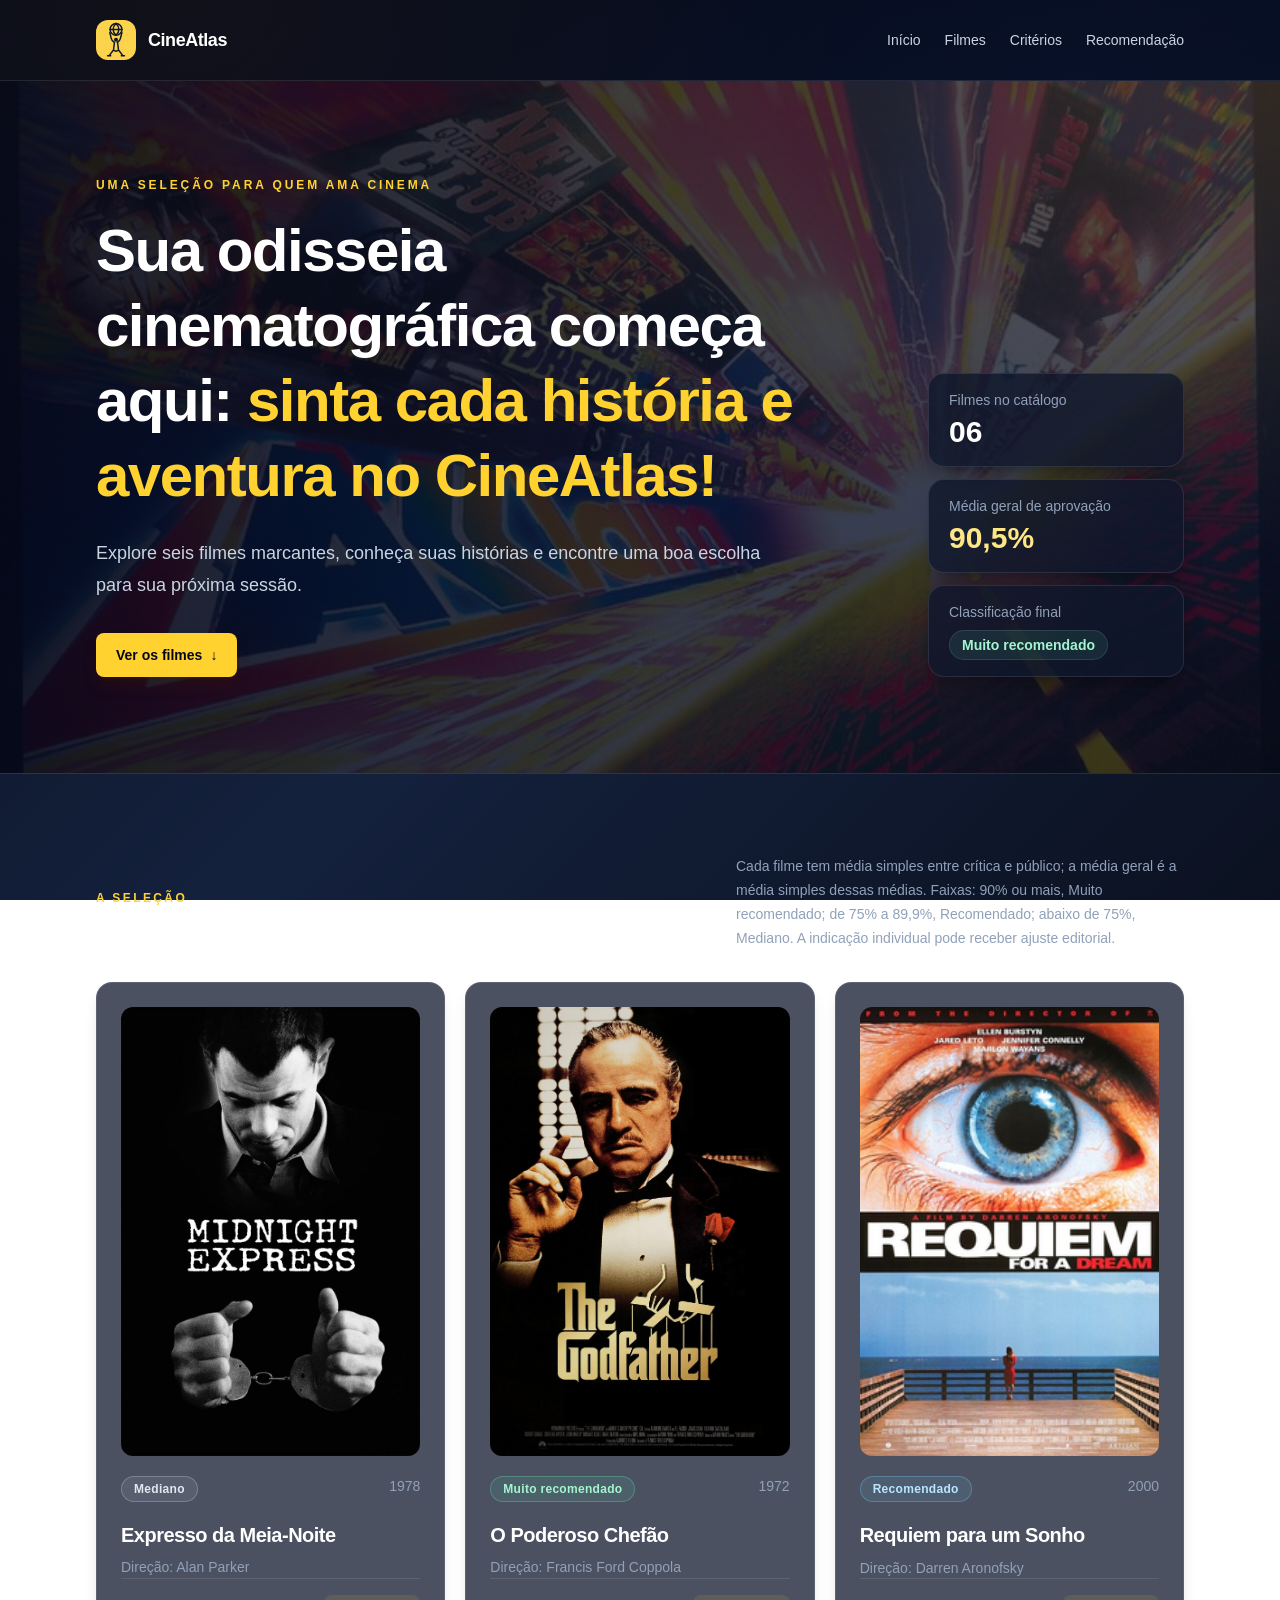
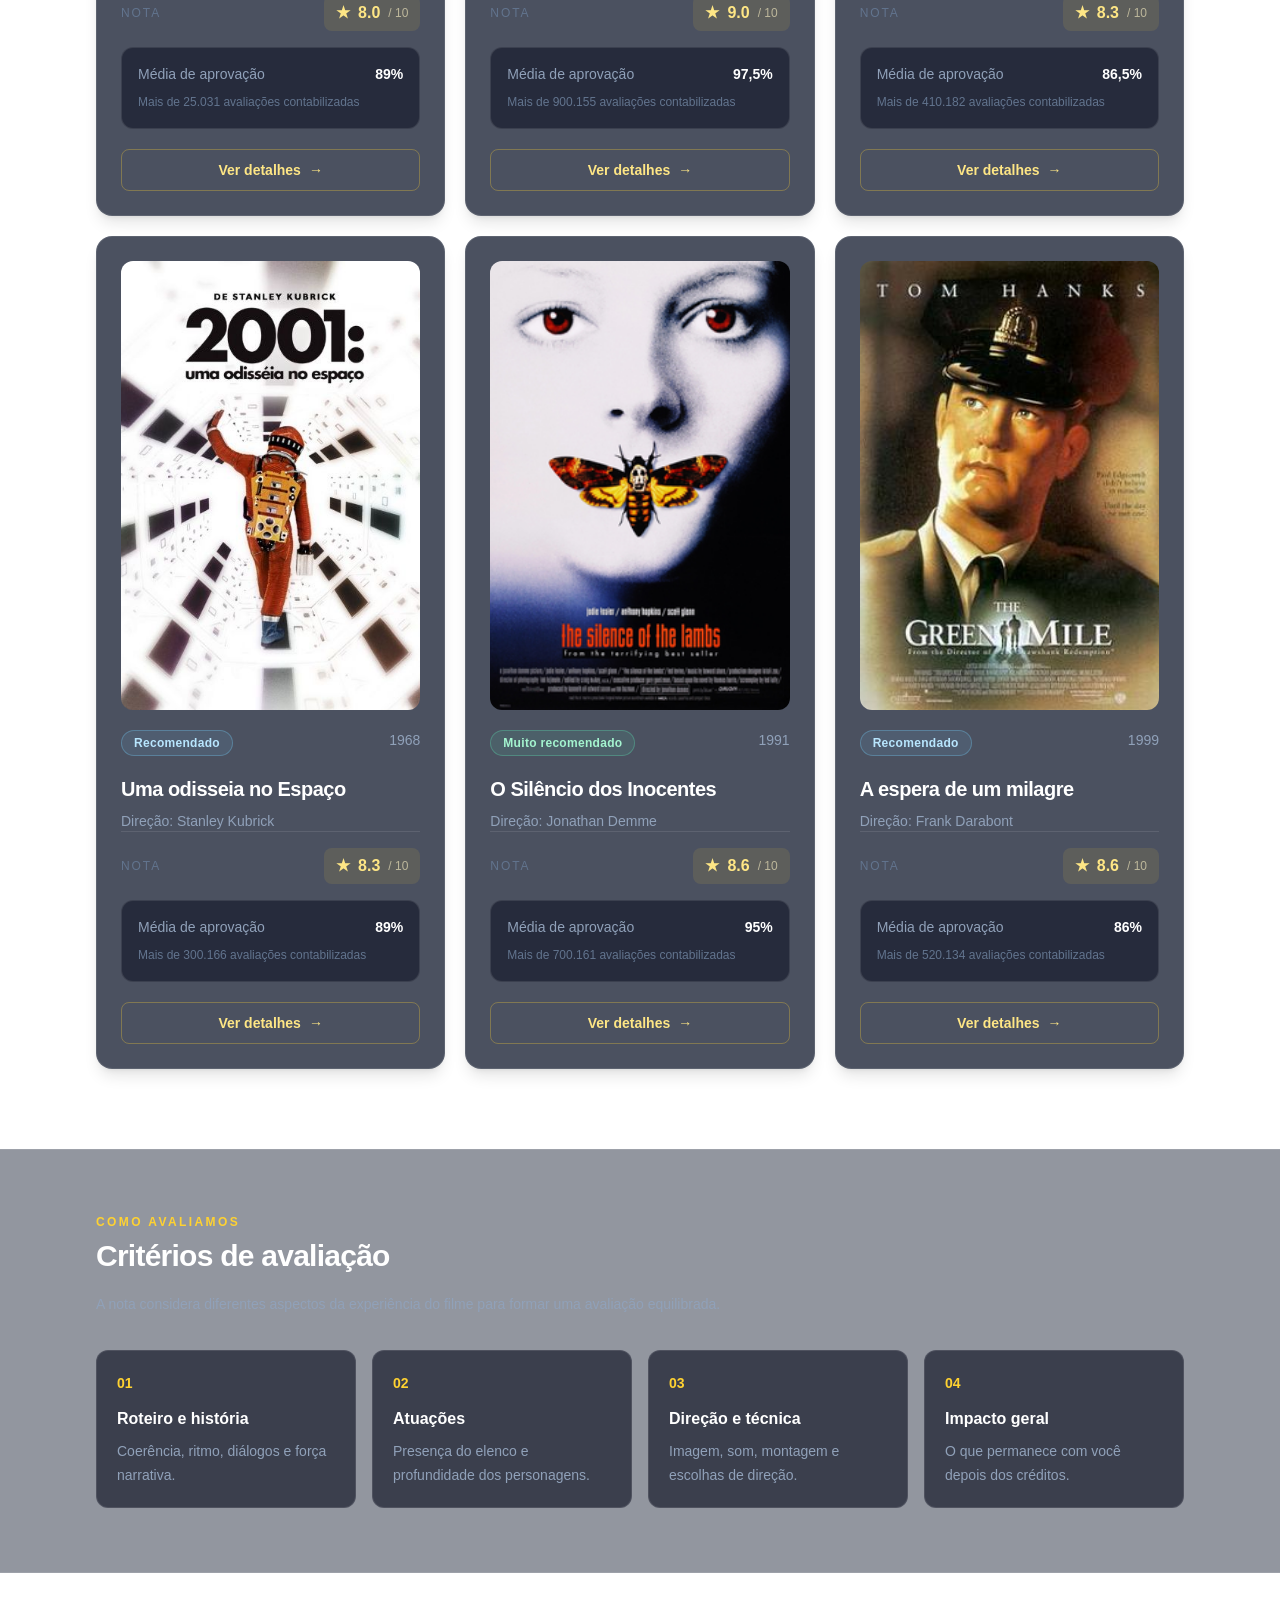
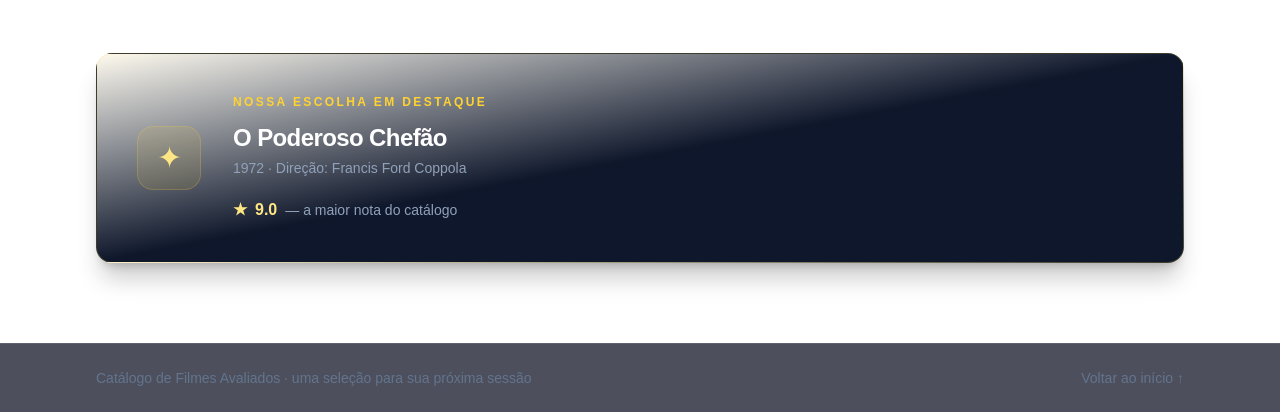
==== commit b82a199d: "feat: reorganizar o código do catálogo de filmes, removendo dados do  e criando , além de atualizar " ====
--- a/src/index.html
+++ b/src/index.html
@@ -7,7 +7,7 @@
     <meta name="description" content="Catálogo de filmes avaliados com notas, resumos e recomendação para sua próxima sessão." />
     <title>CineAtlas</title>
     <link rel="stylesheet" href="output.css" />
-    <script src="./script.js" defer></script>
+    <script type="module" src="./script.js"></script>
   </head>
   <body class="min-h-screen bg-[#0b1120] font-sans text-slate-100 antialiased">
     <header class="border-b border-white/10 bg-slate-950/70">
--- a/src/output.css
+++ b/src/output.css
@@ -337,9 +337,6 @@
   .h-full {
     height: 100%;
   }
-  .max-h-\[420px\] {
-    max-height: 420px;
-  }
   .min-h-screen {
     min-height: 100vh;
   }
@@ -625,6 +622,10 @@
     @supports (color: color-mix(in lab, red, red)) {
       --tw-gradient-from: color-mix(in oklab, var(--color-amber-300) 10%, transparent);
     }
+    --tw-gradient-stops: var(--tw-gradient-via-stops, var(--tw-gradient-position), var(--tw-gradient-from) var(--tw-gradient-from-position), var(--tw-gradient-to) var(--tw-gradient-to-position));
+  }
+  .from-slate-950 {
+    --tw-gradient-from: var(--color-slate-950);
     --tw-gradient-stops: var(--tw-gradient-via-stops, var(--tw-gradient-position), var(--tw-gradient-from) var(--tw-gradient-from-position), var(--tw-gradient-to) var(--tw-gradient-to-position));
   }
   .from-slate-950\/80 {
@@ -639,6 +640,11 @@
     --tw-gradient-via-stops: var(--tw-gradient-position), var(--tw-gradient-from) var(--tw-gradient-from-position), var(--tw-gradient-via) var(--tw-gradient-via-position), var(--tw-gradient-to) var(--tw-gradient-to-position);
     --tw-gradient-stops: var(--tw-gradient-via-stops);
   }
+  .via-slate-950 {
+    --tw-gradient-via: var(--color-slate-950);
+    --tw-gradient-via-stops: var(--tw-gradient-position), var(--tw-gradient-from) var(--tw-gradient-from-position), var(--tw-gradient-via) var(--tw-gradient-via-position), var(--tw-gradient-to) var(--tw-gradient-to-position);
+    --tw-gradient-stops: var(--tw-gradient-via-stops);
+  }
   .via-slate-950\/55 {
     --tw-gradient-via: color-mix(in srgb, oklch(12.9% 0.042 264.695) 55%, transparent);
     @supports (color: color-mix(in lab, red, red)) {
@@ -649,6 +655,10 @@
   }
   .to-slate-900 {
     --tw-gradient-to: var(--color-slate-900);
+    --tw-gradient-stops: var(--tw-gradient-via-stops, var(--tw-gradient-position), var(--tw-gradient-from) var(--tw-gradient-from-position), var(--tw-gradient-to) var(--tw-gradient-to-position));
+  }
+  .to-slate-950 {
+    --tw-gradient-to: var(--color-slate-950);
     --tw-gradient-stops: var(--tw-gradient-via-stops, var(--tw-gradient-position), var(--tw-gradient-from) var(--tw-gradient-from-position), var(--tw-gradient-to) var(--tw-gradient-to-position));
   }
   .to-slate-950\/45 {
@@ -1002,9 +1012,6 @@
     .hover\:text-amber-200:hover {
       color: var(--color-amber-200);
     }
-    .hover\:text-gray-300:hover {
-      color: var(--color-gray-300);
-    }
     .hover\:text-slate-950:hover {
       color: var(--color-slate-950);
     }
@@ -1058,9 +1065,6 @@
     }
     .sm\:p-10 {
       padding: calc(var(--spacing) * 10);
-    }
-    .sm\:px-6 {
-      padding-inline: calc(var(--spacing) * 6);
     }
     .sm\:py-20 {
       padding-block: calc(var(--spacing) * 20);
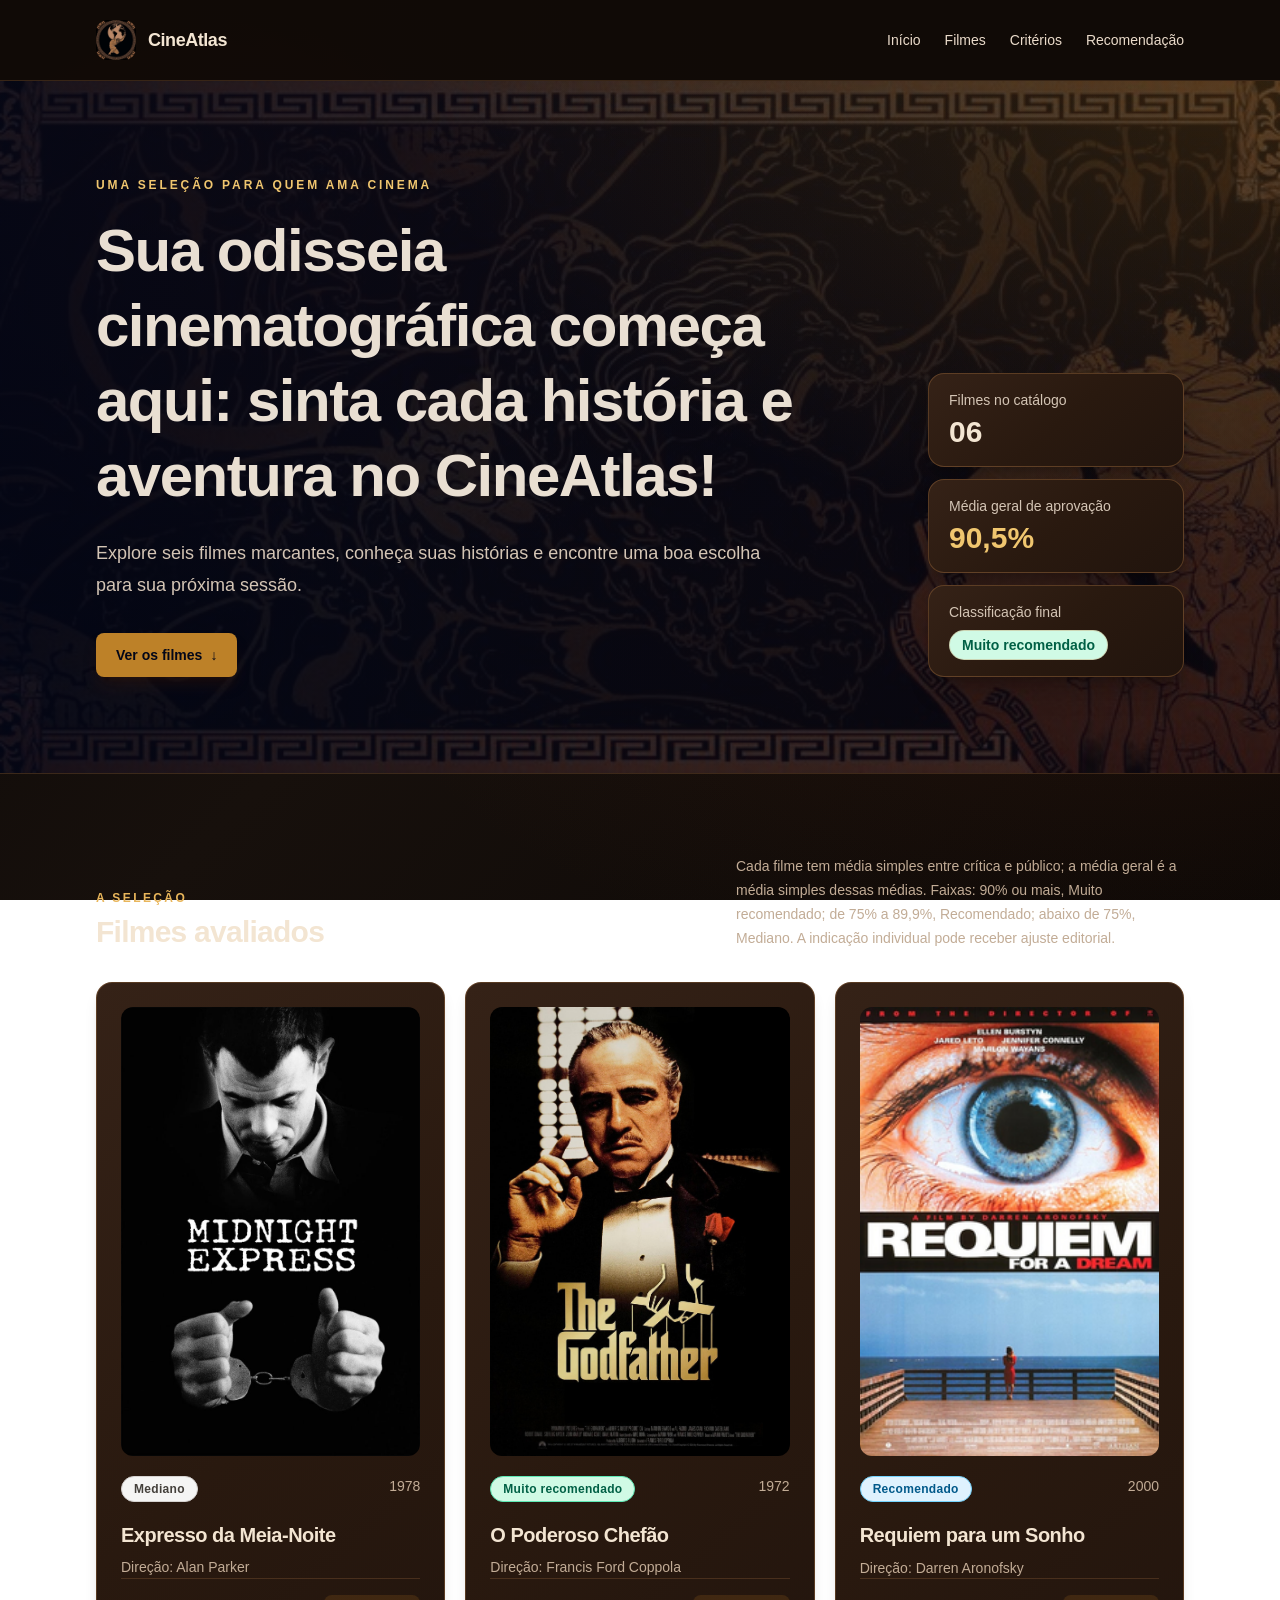
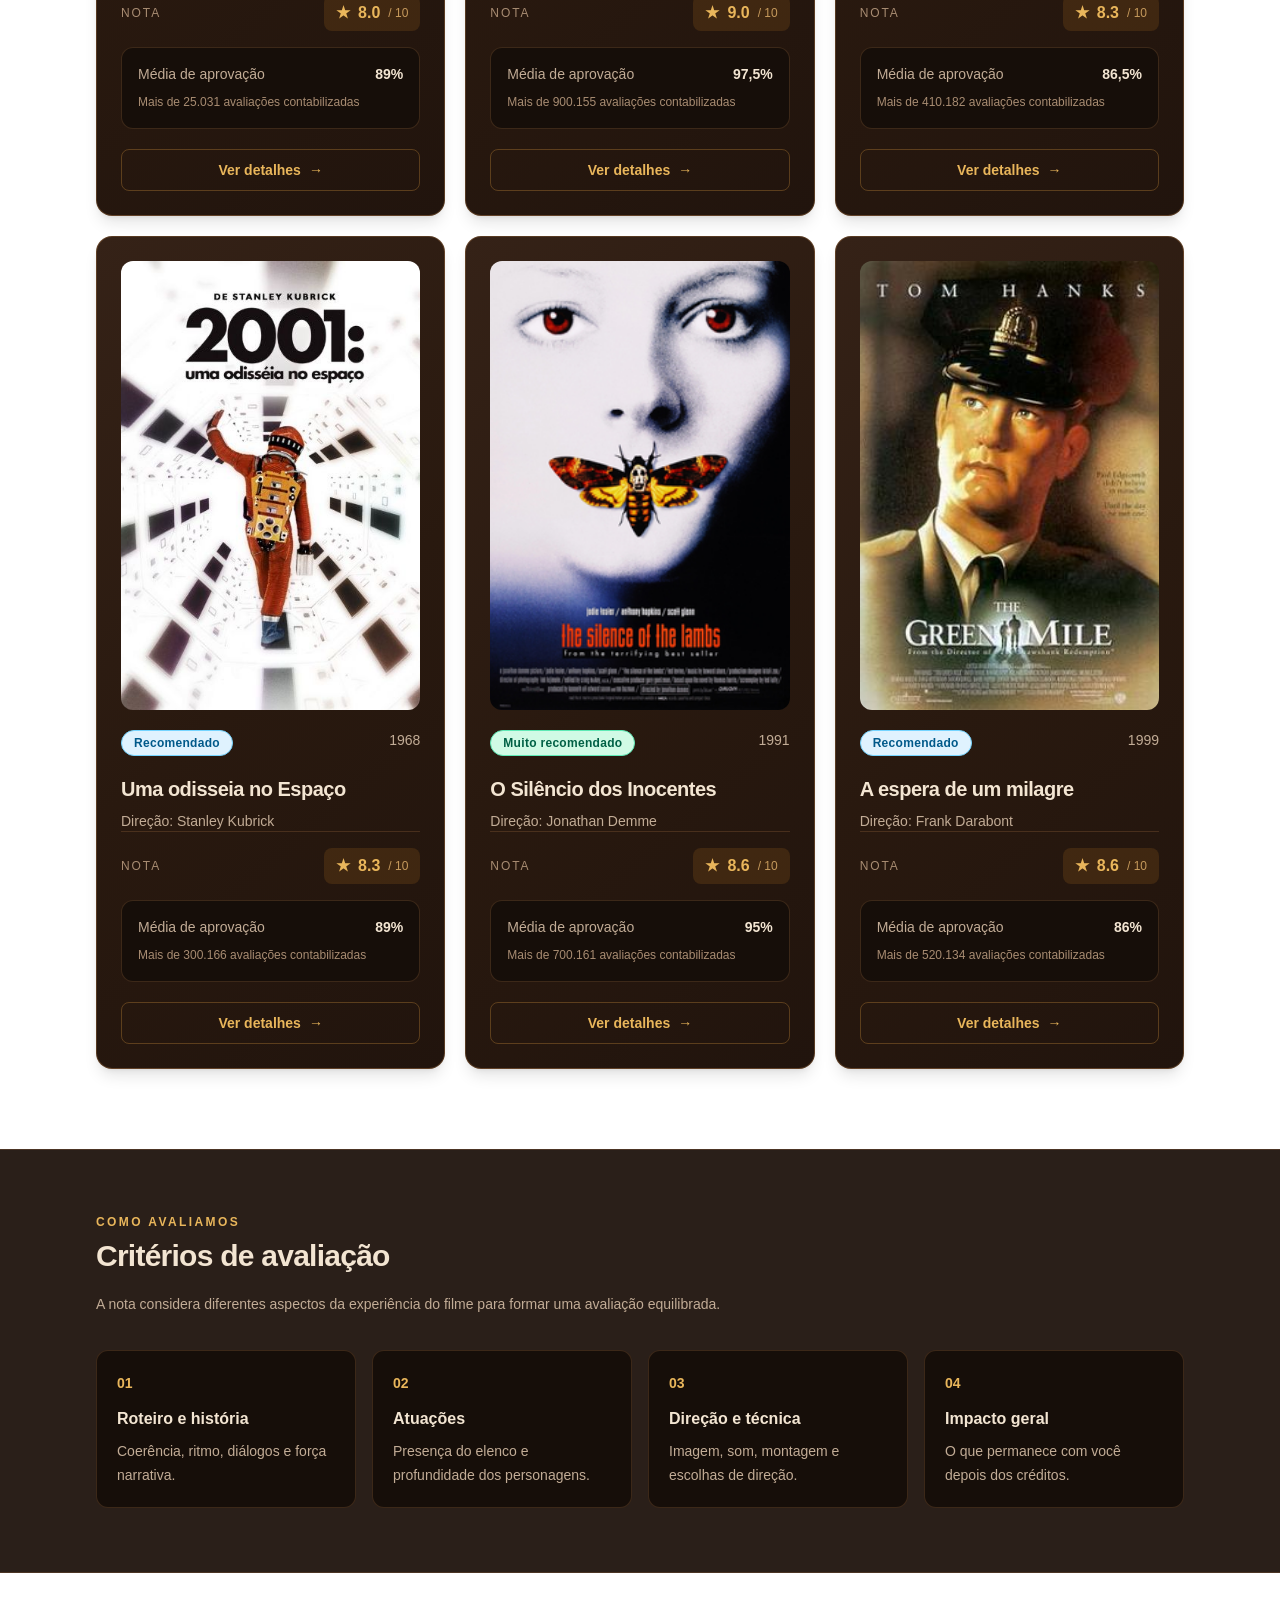
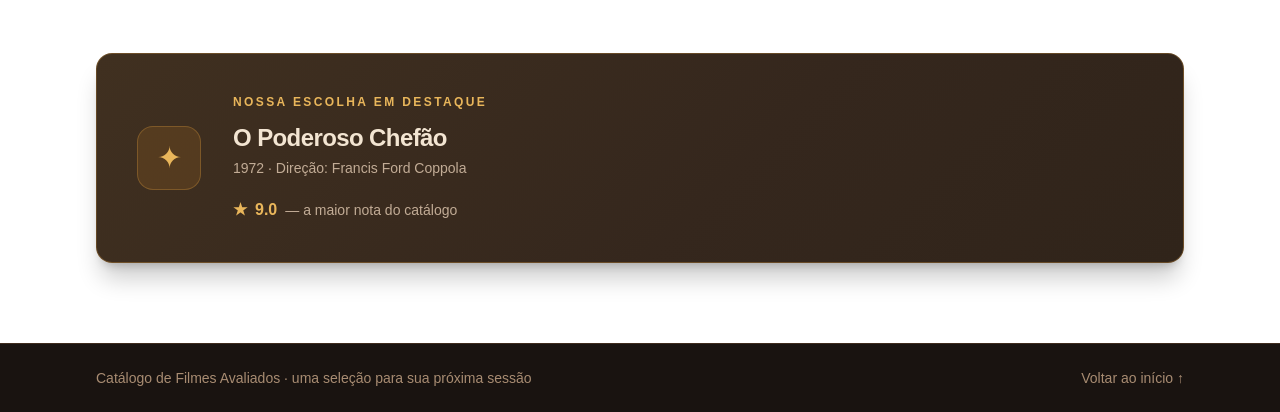
==== commit fc575697: "Refatorar a estrutura do código para melhorar a legibilidade e a manutenibilidade." ====
--- a/src/index.html
+++ b/src/index.html
@@ -3,17 +3,17 @@
   <head>
     <meta charset="utf-8" />
     <meta name="viewport" content="width=device-width, initial-scale=1" />
-    <meta name="theme-color" content="#0b1120" />
+    <meta name="theme-color" content="#100b09" />
     <meta name="description" content="Catálogo de filmes avaliados com notas, resumos e recomendação para sua próxima sessão." />
     <title>CineAtlas</title>
-    <link rel="stylesheet" href="output.css" />
+    <link rel="stylesheet" href="output.css?v=warm-dark-theme-5" />
     <script type="module" src="./script.js"></script>
   </head>
-  <body class="min-h-screen bg-[#0b1120] font-sans text-slate-100 antialiased">
+  <body class="min-h-screen bg-transparent font-sans text-slate-100 antialiased">
     <header class="border-b border-white/10 bg-slate-950/70">
       <div class="mx-auto flex max-w-6xl flex-col gap-5 px-6 py-5 sm:flex-row sm:items-center sm:justify-between lg:px-8">
         <a href="#inicio" class="flex items-center gap-3 focus-visible:outline-2 focus-visible:outline-offset-2 focus-visible:outline-amber-300" aria-label="CineAtlas, início">
-          <img class="size-10 rounded-xl" src="Imagens%20Ultilizados/atlas.svg" alt="" aria-hidden="true" />
+          <img class="size-10 rounded-xl" src="Imagens%20Ultilizados/atlas-cineatlas.jpeg" alt="" aria-hidden="true" />
           <span class="text-lg font-semibold tracking-tight text-white">CineAtlas</span>
         </a>
         <nav aria-label="Navegação principal" class="flex flex-wrap gap-x-6 gap-y-2 text-sm text-slate-300">
@@ -26,10 +26,10 @@
     </header>
 
     <main id="inicio">
-      <section aria-labelledby="titulo-principal" class="relative isolate overflow-hidden border-b border-white/10">
+      <section aria-labelledby="titulo-principal" class="hero-dark relative isolate overflow-hidden border-b border-white/10">
         <img
           class="absolute inset-0 h-full w-full object-cover object-center opacity-40"
-          src="Imagens%20Ultilizados/banner-cinema.jpeg?v=2"
+          src="Imagens%20Ultilizados/banner-xiao-tong.jpeg?v=1"
           alt=""
           aria-hidden="true"
           fetchpriority="high"
@@ -90,7 +90,7 @@
       </section>
 
       <section aria-labelledby="titulo-recomendacao" class="mx-auto max-w-6xl scroll-mt-8 px-6 py-16 lg:px-8 lg:py-20">
-        <div class="grid gap-8 rounded-2xl border border-amber-300/20 bg-gradient-to-br from-amber-300/10 via-slate-900 to-slate-900 p-7 shadow-xl shadow-black/20 sm:p-10 lg:grid-cols-[auto_1fr] lg:items-center">
+        <div class="warm-panel grid gap-8 rounded-2xl border border-amber-300/20 bg-gradient-to-br from-amber-300/10 via-slate-900 to-slate-900 p-7 shadow-xl shadow-black/20 sm:p-10 lg:grid-cols-[auto_1fr] lg:items-center">
           <div class="hidden size-16 items-center justify-center rounded-2xl border border-amber-300/20 bg-amber-300/10 text-3xl text-amber-200 sm:flex" aria-hidden="true">✦</div>
           <div>
             <h2 id="titulo-recomendacao" class="sr-only">Recomendação</h2>
--- a/src/output.css
+++ b/src/output.css
@@ -12,24 +12,22 @@
     --color-amber-200: oklch(92.4% 0.12 95.746);
     --color-amber-300: oklch(87.9% 0.169 91.605);
     --color-amber-400: oklch(82.8% 0.189 84.429);
-    --color-amber-700: oklch(55.5% 0.163 48.998);
     --color-amber-950: oklch(27.9% 0.077 45.635);
-    --color-emerald-200: oklch(90.5% 0.093 164.15);
+    --color-emerald-100: oklch(95% 0.052 163.051);
     --color-emerald-300: oklch(84.5% 0.143 164.978);
-    --color-sky-200: oklch(90.1% 0.058 230.902);
+    --color-emerald-800: oklch(43.2% 0.095 166.913);
+    --color-sky-100: oklch(95.1% 0.026 236.824);
     --color-sky-300: oklch(82.8% 0.111 230.318);
+    --color-sky-800: oklch(44.3% 0.11 240.79);
     --color-slate-100: oklch(96.8% 0.007 247.896);
-    --color-slate-200: oklch(92.9% 0.013 255.508);
     --color-slate-300: oklch(86.9% 0.022 252.894);
     --color-slate-400: oklch(70.4% 0.04 256.788);
     --color-slate-500: oklch(55.4% 0.046 257.417);
     --color-slate-900: oklch(20.8% 0.042 265.755);
     --color-slate-950: oklch(12.9% 0.042 264.695);
-    --color-gray-200: oklch(92.8% 0.006 264.531);
-    --color-gray-300: oklch(87.2% 0.01 258.338);
-    --color-gray-600: oklch(44.6% 0.03 256.802);
-    --color-gray-800: oklch(27.8% 0.033 256.848);
-    --color-gray-900: oklch(21% 0.034 264.665);
+    --color-stone-100: oklch(97% 0.001 106.424);
+    --color-stone-300: oklch(86.9% 0.005 56.366);
+    --color-stone-700: oklch(37.4% 0.01 67.558);
     --color-black: #000;
     --color-white: #fff;
     --spacing: 0.25rem;
@@ -251,9 +249,6 @@
   .isolate {
     isolation: isolate;
   }
-  .-z-10 {
-    z-index: calc(10 * -1);
-  }
   .z-10 {
     z-index: 10;
   }
@@ -290,21 +285,12 @@
   .mt-auto {
     margin-top: auto;
   }
-  .mr-4 {
-    margin-right: calc(var(--spacing) * 4);
-  }
   .mb-5 {
     margin-bottom: calc(var(--spacing) * 5);
   }
-  .mb-6 {
-    margin-bottom: calc(var(--spacing) * 6);
-  }
   .mb-8 {
     margin-bottom: calc(var(--spacing) * 8);
   }
-  .block {
-    display: block;
-  }
   .flex {
     display: flex;
   }
@@ -316,9 +302,6 @@
   }
   .inline-flex {
     display: inline-flex;
-  }
-  .table {
-    display: table;
   }
   .aspect-\[2\/3\] {
     aspect-ratio: 2/3;
@@ -331,9 +314,6 @@
     width: calc(var(--spacing) * 16);
     height: calc(var(--spacing) * 16);
   }
-  .h-auto {
-    height: auto;
-  }
   .h-full {
     height: 100%;
   }
@@ -361,17 +341,8 @@
   .max-w-sm {
     max-width: var(--container-sm);
   }
-  .flex-shrink {
-    flex-shrink: 1;
-  }
   .shrink-0 {
     flex-shrink: 0;
-  }
-  .border-collapse {
-    border-collapse: collapse;
-  }
-  .resize {
-    resize: both;
   }
   .scroll-mt-8 {
     scroll-margin-top: calc(var(--spacing) * 8);
@@ -461,9 +432,6 @@
     border-bottom-style: var(--tw-border-style);
     border-bottom-width: 1px;
   }
-  .border-amber-300 {
-    border-color: var(--color-amber-300);
-  }
   .border-amber-300\/20 {
     border-color: color-mix(in srgb, oklch(87.9% 0.169 91.605) 20%, transparent);
     @supports (color: color-mix(in lab, red, red)) {
@@ -479,35 +447,11 @@
   .border-emerald-300 {
     border-color: var(--color-emerald-300);
   }
-  .border-emerald-300\/30 {
-    border-color: color-mix(in srgb, oklch(84.5% 0.143 164.978) 30%, transparent);
-    @supports (color: color-mix(in lab, red, red)) {
-      border-color: color-mix(in oklab, var(--color-emerald-300) 30%, transparent);
-    }
-  }
-  .border-gray-200 {
-    border-color: var(--color-gray-200);
-  }
   .border-sky-300 {
     border-color: var(--color-sky-300);
   }
-  .border-sky-300\/30 {
-    border-color: color-mix(in srgb, oklch(82.8% 0.111 230.318) 30%, transparent);
-    @supports (color: color-mix(in lab, red, red)) {
-      border-color: color-mix(in oklab, var(--color-sky-300) 30%, transparent);
-    }
-  }
-  .border-slate-300 {
-    border-color: var(--color-slate-300);
-  }
-  .border-slate-300\/30 {
-    border-color: color-mix(in srgb, oklch(86.9% 0.022 252.894) 30%, transparent);
-    @supports (color: color-mix(in lab, red, red)) {
-      border-color: color-mix(in oklab, var(--color-slate-300) 30%, transparent);
-    }
-  }
-  .border-white {
-    border-color: var(--color-white);
+  .border-stone-300 {
+    border-color: var(--color-stone-300);
   }
   .border-white\/10 {
     border-color: color-mix(in srgb, #fff 10%, transparent);
@@ -515,9 +459,6 @@
       border-color: color-mix(in oklab, var(--color-white) 10%, transparent);
     }
   }
-  .bg-\[\#0b1120\] {
-    background-color: #0b1120;
-  }
   .bg-amber-300 {
     background-color: var(--color-amber-300);
   }
@@ -527,38 +468,11 @@
       background-color: color-mix(in oklab, var(--color-amber-300) 10%, transparent);
     }
   }
-  .bg-emerald-300 {
-    background-color: var(--color-emerald-300);
-  }
-  .bg-emerald-300\/10 {
-    background-color: color-mix(in srgb, oklch(84.5% 0.143 164.978) 10%, transparent);
-    @supports (color: color-mix(in lab, red, red)) {
-      background-color: color-mix(in oklab, var(--color-emerald-300) 10%, transparent);
-    }
-  }
-  .bg-gray-800 {
-    background-color: var(--color-gray-800);
-  }
-  .bg-sky-300 {
-    background-color: var(--color-sky-300);
-  }
-  .bg-sky-300\/10 {
-    background-color: color-mix(in srgb, oklch(82.8% 0.111 230.318) 10%, transparent);
-    @supports (color: color-mix(in lab, red, red)) {
-      background-color: color-mix(in oklab, var(--color-sky-300) 10%, transparent);
-    }
-  }
-  .bg-slate-300 {
-    background-color: var(--color-slate-300);
-  }
-  .bg-slate-300\/10 {
-    background-color: color-mix(in srgb, oklch(86.9% 0.022 252.894) 10%, transparent);
-    @supports (color: color-mix(in lab, red, red)) {
-      background-color: color-mix(in oklab, var(--color-slate-300) 10%, transparent);
-    }
-  }
-  .bg-slate-900 {
-    background-color: var(--color-slate-900);
+  .bg-emerald-100 {
+    background-color: var(--color-emerald-100);
+  }
+  .bg-sky-100 {
+    background-color: var(--color-sky-100);
   }
   .bg-slate-900\/45 {
     background-color: color-mix(in srgb, oklch(20.8% 0.042 265.755) 45%, transparent);
@@ -599,8 +513,11 @@
       background-color: color-mix(in oklab, var(--color-slate-950) 70%, transparent);
     }
   }
-  .bg-white {
-    background-color: var(--color-white);
+  .bg-stone-100 {
+    background-color: var(--color-stone-100);
+  }
+  .bg-transparent {
+    background-color: transparent;
   }
   .bg-gradient-to-br {
     --tw-gradient-position: to bottom right in oklab;
@@ -613,19 +530,11 @@
   .bg-\[radial-gradient\(ellipse_at_top_right\,_rgba\(245\,158\,11\,0\.16\)\,_transparent_48\%\)\] {
     background-image: radial-gradient(ellipse at top right, rgba(245,158,11,0.16), transparent 48%);
   }
-  .from-amber-300 {
-    --tw-gradient-from: var(--color-amber-300);
-    --tw-gradient-stops: var(--tw-gradient-via-stops, var(--tw-gradient-position), var(--tw-gradient-from) var(--tw-gradient-from-position), var(--tw-gradient-to) var(--tw-gradient-to-position));
-  }
   .from-amber-300\/10 {
     --tw-gradient-from: color-mix(in srgb, oklch(87.9% 0.169 91.605) 10%, transparent);
     @supports (color: color-mix(in lab, red, red)) {
       --tw-gradient-from: color-mix(in oklab, var(--color-amber-300) 10%, transparent);
     }
-    --tw-gradient-stops: var(--tw-gradient-via-stops, var(--tw-gradient-position), var(--tw-gradient-from) var(--tw-gradient-from-position), var(--tw-gradient-to) var(--tw-gradient-to-position));
-  }
-  .from-slate-950 {
-    --tw-gradient-from: var(--color-slate-950);
     --tw-gradient-stops: var(--tw-gradient-via-stops, var(--tw-gradient-position), var(--tw-gradient-from) var(--tw-gradient-from-position), var(--tw-gradient-to) var(--tw-gradient-to-position));
   }
   .from-slate-950\/80 {
@@ -640,11 +549,6 @@
     --tw-gradient-via-stops: var(--tw-gradient-position), var(--tw-gradient-from) var(--tw-gradient-from-position), var(--tw-gradient-via) var(--tw-gradient-via-position), var(--tw-gradient-to) var(--tw-gradient-to-position);
     --tw-gradient-stops: var(--tw-gradient-via-stops);
   }
-  .via-slate-950 {
-    --tw-gradient-via: var(--color-slate-950);
-    --tw-gradient-via-stops: var(--tw-gradient-position), var(--tw-gradient-from) var(--tw-gradient-from-position), var(--tw-gradient-via) var(--tw-gradient-via-position), var(--tw-gradient-to) var(--tw-gradient-to-position);
-    --tw-gradient-stops: var(--tw-gradient-via-stops);
-  }
   .via-slate-950\/55 {
     --tw-gradient-via: color-mix(in srgb, oklch(12.9% 0.042 264.695) 55%, transparent);
     @supports (color: color-mix(in lab, red, red)) {
@@ -657,10 +561,6 @@
     --tw-gradient-to: var(--color-slate-900);
     --tw-gradient-stops: var(--tw-gradient-via-stops, var(--tw-gradient-position), var(--tw-gradient-from) var(--tw-gradient-from-position), var(--tw-gradient-to) var(--tw-gradient-to-position));
   }
-  .to-slate-950 {
-    --tw-gradient-to: var(--color-slate-950);
-    --tw-gradient-stops: var(--tw-gradient-via-stops, var(--tw-gradient-position), var(--tw-gradient-from) var(--tw-gradient-from-position), var(--tw-gradient-to) var(--tw-gradient-to-position));
-  }
   .to-slate-950\/45 {
     --tw-gradient-to: color-mix(in srgb, oklch(12.9% 0.042 264.695) 45%, transparent);
     @supports (color: color-mix(in lab, red, red)) {
@@ -704,9 +604,6 @@
   .py-1\.5 {
     padding-block: calc(var(--spacing) * 1.5);
   }
-  .py-2 {
-    padding-block: calc(var(--spacing) * 2);
-  }
   .py-2\.5 {
     padding-block: calc(var(--spacing) * 2.5);
   }
@@ -721,9 +618,6 @@
   }
   .py-6 {
     padding-block: calc(var(--spacing) * 6);
-  }
-  .py-8 {
-    padding-block: calc(var(--spacing) * 8);
   }
   .py-10 {
     padding-block: calc(var(--spacing) * 10);
@@ -842,9 +736,6 @@
     --tw-tracking: var(--tracking-wide);
     letter-spacing: var(--tracking-wide);
   }
-  .text-amber-100 {
-    color: var(--color-amber-100);
-  }
   .text-amber-100\/60 {
     color: color-mix(in srgb, oklch(96.2% 0.059 95.617) 60%, transparent);
     @supports (color: color-mix(in lab, red, red)) {
@@ -857,27 +748,15 @@
   .text-amber-300 {
     color: var(--color-amber-300);
   }
-  .text-amber-700 {
-    color: var(--color-amber-700);
-  }
-  .text-emerald-200 {
-    color: var(--color-emerald-200);
-  }
-  .text-gray-600 {
-    color: var(--color-gray-600);
-  }
-  .text-gray-900 {
-    color: var(--color-gray-900);
-  }
-  .text-sky-200 {
-    color: var(--color-sky-200);
+  .text-emerald-800 {
+    color: var(--color-emerald-800);
+  }
+  .text-sky-800 {
+    color: var(--color-sky-800);
   }
   .text-slate-100 {
     color: var(--color-slate-100);
   }
-  .text-slate-200 {
-    color: var(--color-slate-200);
-  }
   .text-slate-300 {
     color: var(--color-slate-300);
   }
@@ -889,6 +768,9 @@
   }
   .text-slate-950 {
     color: var(--color-slate-950);
+  }
+  .text-stone-700 {
+    color: var(--color-stone-700);
   }
   .text-white {
     color: var(--color-white);
@@ -903,9 +785,6 @@
   .underline {
     text-decoration-line: underline;
   }
-  .decoration-amber-200 {
-    text-decoration-color: var(--color-amber-200);
-  }
   .decoration-amber-200\/40 {
     text-decoration-color: color-mix(in srgb, oklch(92.4% 0.12 95.746) 40%, transparent);
     @supports (color: color-mix(in lab, red, red)) {
@@ -930,32 +809,16 @@
     --tw-shadow: 0 10px 15px -3px var(--tw-shadow-color, rgb(0 0 0 / 0.1)), 0 4px 6px -4px var(--tw-shadow-color, rgb(0 0 0 / 0.1));
     box-shadow: var(--tw-inset-shadow), var(--tw-inset-ring-shadow), var(--tw-ring-offset-shadow), var(--tw-ring-shadow), var(--tw-shadow);
   }
-  .shadow-sm {
-    --tw-shadow: 0 1px 3px 0 var(--tw-shadow-color, rgb(0 0 0 / 0.1)), 0 1px 2px -1px var(--tw-shadow-color, rgb(0 0 0 / 0.1));
-    box-shadow: var(--tw-inset-shadow), var(--tw-inset-ring-shadow), var(--tw-ring-offset-shadow), var(--tw-ring-shadow), var(--tw-shadow);
-  }
   .shadow-xl {
     --tw-shadow: 0 20px 25px -5px var(--tw-shadow-color, rgb(0 0 0 / 0.1)), 0 8px 10px -6px var(--tw-shadow-color, rgb(0 0 0 / 0.1));
     box-shadow: var(--tw-inset-shadow), var(--tw-inset-ring-shadow), var(--tw-ring-offset-shadow), var(--tw-ring-shadow), var(--tw-shadow);
   }
-  .shadow-amber-950 {
-    --tw-shadow-color: oklch(27.9% 0.077 45.635);
-    @supports (color: color-mix(in lab, red, red)) {
-      --tw-shadow-color: color-mix(in oklab, var(--color-amber-950) var(--tw-shadow-alpha), transparent);
-    }
-  }
   .shadow-amber-950\/30 {
     --tw-shadow-color: color-mix(in srgb, oklch(27.9% 0.077 45.635) 30%, transparent);
     @supports (color: color-mix(in lab, red, red)) {
       --tw-shadow-color: color-mix(in oklab, color-mix(in oklab, var(--color-amber-950) 30%, transparent) var(--tw-shadow-alpha), transparent);
     }
   }
-  .shadow-black {
-    --tw-shadow-color: #000;
-    @supports (color: color-mix(in lab, red, red)) {
-      --tw-shadow-color: color-mix(in oklab, var(--color-black) var(--tw-shadow-alpha), transparent);
-    }
-  }
   .shadow-black\/10 {
     --tw-shadow-color: color-mix(in srgb, #000 10%, transparent);
     @supports (color: color-mix(in lab, red, red)) {
@@ -973,10 +836,6 @@
     @supports (color: color-mix(in lab, red, red)) {
       --tw-shadow-color: color-mix(in oklab, color-mix(in oklab, var(--color-black) 30%, transparent) var(--tw-shadow-alpha), transparent);
     }
-  }
-  .outline {
-    outline-style: var(--tw-outline-style);
-    outline-width: 1px;
   }
   .transition {
     transition-property: color, background-color, border-color, outline-color, text-decoration-color, fill, stroke, --tw-gradient-from, --tw-gradient-via, --tw-gradient-to, opacity, box-shadow, transform, translate, scale, rotate, filter, -webkit-backdrop-filter, backdrop-filter, display, content-visibility, overlay, pointer-events;
@@ -1087,9 +946,6 @@
     .lg\:mx-0 {
       margin-inline: 0px;
     }
-    .lg\:min-w-48 {
-      min-width: calc(var(--spacing) * 48);
-    }
     .lg\:min-w-64 {
       min-width: calc(var(--spacing) * 64);
     }
@@ -1144,8 +1000,79 @@
   }
 }
 body {
-  background: radial-gradient(ellipse at 14% 0%, rgb(245 158 11 / 0.18), transparent 42rem), radial-gradient(ellipse at 88% 32%, rgb(59 130 246 / 0.2), transparent 48rem), linear-gradient(135deg, #0b1120 0%, #14213d 52%, #0b1120 100%);
+  color: #d8c8b6;
+  background: radial-gradient(ellipse at 14% 18%, rgb(160 76 34 / 0.24), transparent 44rem), radial-gradient(ellipse at 86% 65%, rgb(105 46 20 / 0.18), transparent 48rem), linear-gradient(135deg, #0a0706 0%, #17100c 48%, #0c0806 100%);
   background-attachment: fixed;
+}
+[class~="bg-slate-950/70"] {
+  background-color: rgb(16 10 7 / 0.96);
+}
+[class~="bg-slate-900/80"], [class~="bg-slate-900/75"] {
+  background-color: #28190f;
+  background-image: linear-gradient(140deg, #352217 0%, #29190f 52%, #21140d 100%);
+}
+[class~="bg-slate-950/60"], [class~="bg-slate-950/50"] {
+  background-color: #160e09;
+}
+[class~="bg-slate-900/45"] {
+  background-color: rgb(29 17 11 / 0.94);
+}
+[class~="border-white/10"] {
+  border-color: rgb(196 133 77 / 0.22);
+}
+[class~="bg-slate-900/75"], [class~="bg-slate-900/80"] {
+  border-color: rgb(196 133 77 / 0.32);
+}
+[class~="text-slate-100"], [class~="text-slate-300"] {
+  color: #eadbca;
+}
+[class~="text-slate-400"] {
+  color: #c2ac96;
+}
+[class~="text-slate-500"] {
+  color: #a88c72;
+}
+[class~="text-white"] {
+  color: #f3e5d2;
+}
+[class~="text-amber-300"], [class~="text-amber-200"] {
+  color: #e9b65b;
+}
+[class~="text-amber-100/60"] {
+  color: #c69a5c;
+}
+[class~="bg-amber-300"] {
+  background-color: #bd8128;
+}
+[class~="hover:bg-amber-300"]:hover {
+  background-color: #bd8128;
+}
+[class~="hover:bg-amber-200"]:hover {
+  background-color: #c9953e;
+}
+[class~="bg-amber-300/10"] {
+  background-color: rgb(205 132 34 / 0.16);
+}
+[class~="border-amber-300/20"], [class~="border-amber-300/30"] {
+  border-color: rgb(221 157 64 / 0.3);
+}
+.hero-dark [class~="text-amber-300"], .hero-dark [class~="text-amber-200"] {
+  color: #f0c66f;
+}
+.hero-dark [class~="text-slate-300"], .hero-dark [class~="text-slate-400"] {
+  color: #d4c5b5;
+}
+.hero-dark h1, .hero-dark h1 [class~="text-amber-300"] {
+  color: #e9dfd2;
+}
+.hero-dark [aria-label="Indicadores do catálogo"] [class~="border-white/10"] {
+  border-color: rgb(196 133 77 / 0.32);
+}
+.hero-dark [class~="border-white/10"] {
+  border-color: rgb(230 220 205 / 0.14);
+}
+.warm-panel {
+  background: linear-gradient(135deg, #403020, #35271d 58%, #30241a);
 }
 @property --tw-border-style {
   syntax: "*";
@@ -1291,29 +1218,29 @@
   inherits: false;
   initial-value: 0 0 #0000;
 }
+@property --tw-duration {
+  syntax: "*";
+  inherits: false;
+}
+@property --tw-translate-x {
+  syntax: "*";
+  inherits: false;
+  initial-value: 0;
+}
+@property --tw-translate-y {
+  syntax: "*";
+  inherits: false;
+  initial-value: 0;
+}
+@property --tw-translate-z {
+  syntax: "*";
+  inherits: false;
+  initial-value: 0;
+}
 @property --tw-outline-style {
   syntax: "*";
   inherits: false;
   initial-value: solid;
-}
-@property --tw-duration {
-  syntax: "*";
-  inherits: false;
-}
-@property --tw-translate-x {
-  syntax: "*";
-  inherits: false;
-  initial-value: 0;
-}
-@property --tw-translate-y {
-  syntax: "*";
-  inherits: false;
-  initial-value: 0;
-}
-@property --tw-translate-z {
-  syntax: "*";
-  inherits: false;
-  initial-value: 0;
 }
 @layer properties {
   @supports ((-webkit-hyphens: none) and (not (margin-trim: inline))) or ((-moz-orient: inline) and (not (color:rgb(from red r g b)))) {
@@ -1350,11 +1277,11 @@
       --tw-ring-offset-width: 0px;
       --tw-ring-offset-color: #fff;
       --tw-ring-offset-shadow: 0 0 #0000;
-      --tw-outline-style: solid;
       --tw-duration: initial;
       --tw-translate-x: 0;
       --tw-translate-y: 0;
       --tw-translate-z: 0;
-    }
-  }
-}
+      --tw-outline-style: solid;
+    }
+  }
+}
